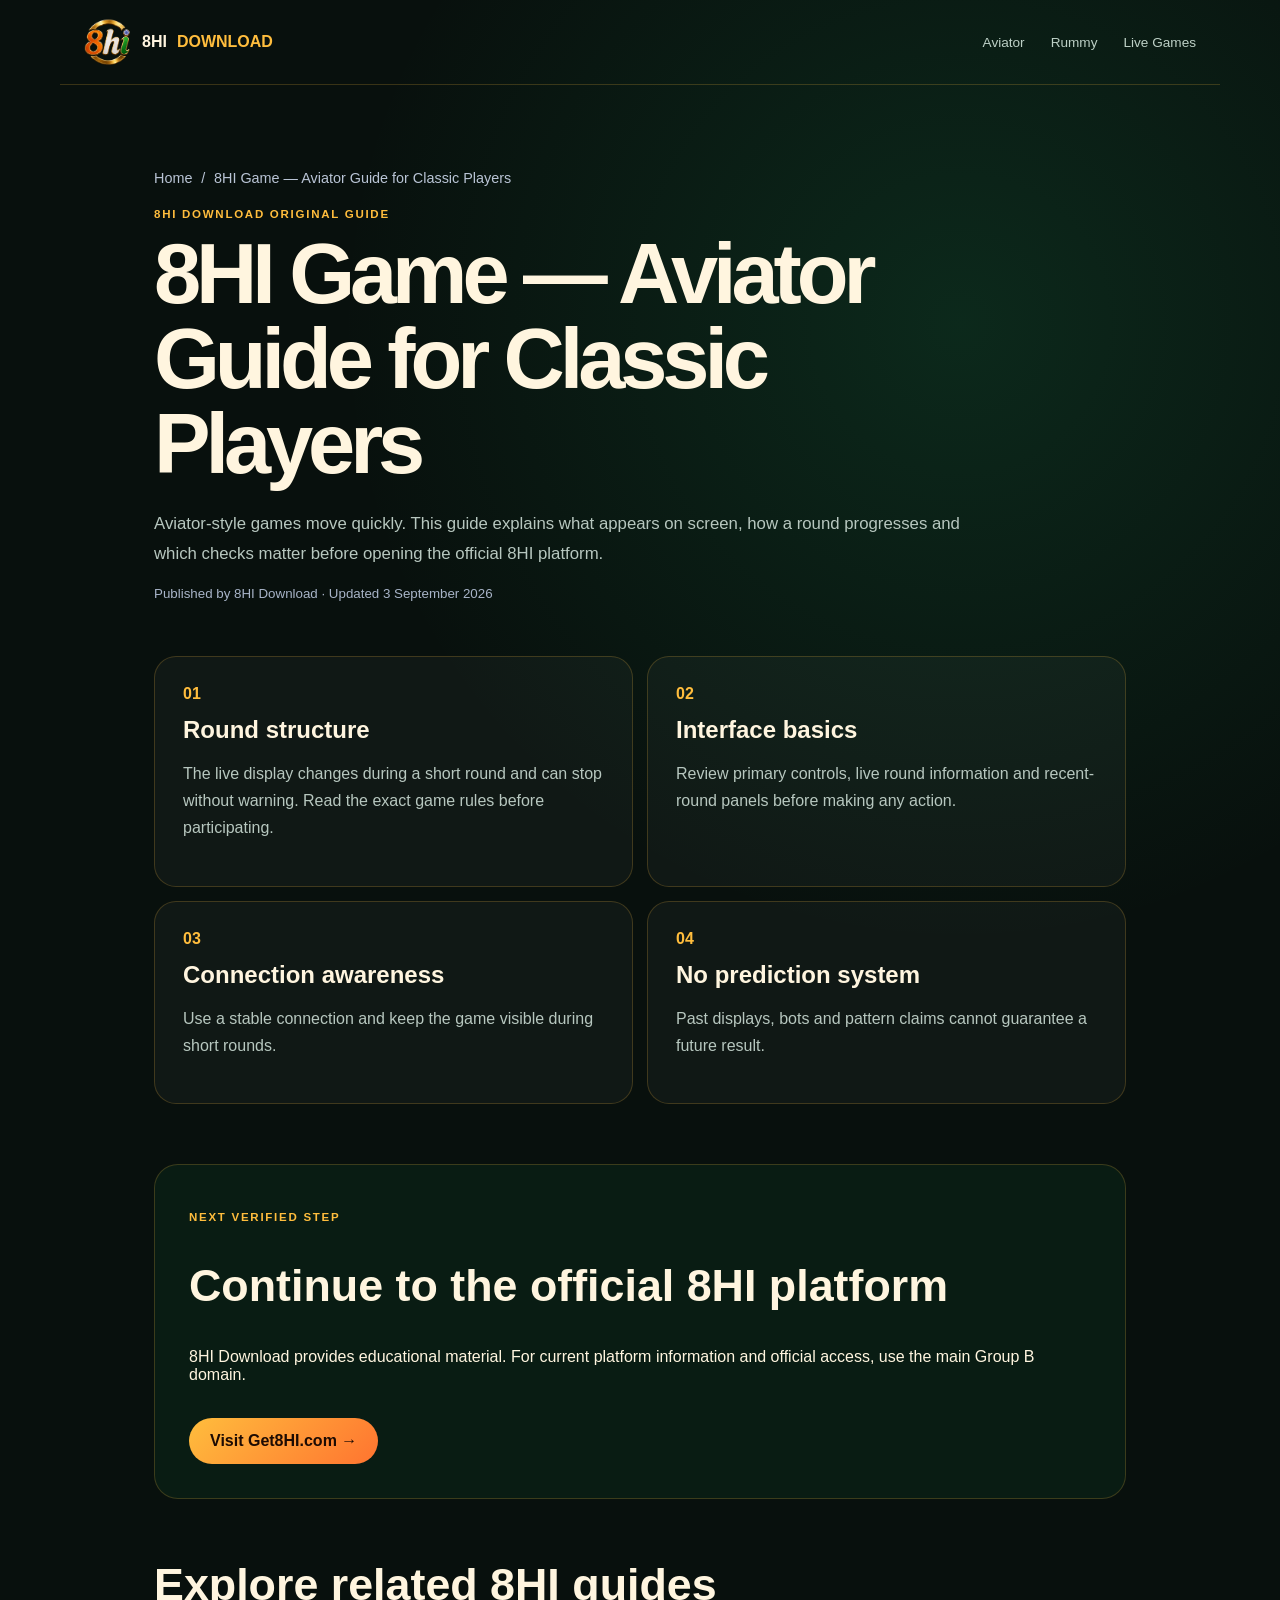
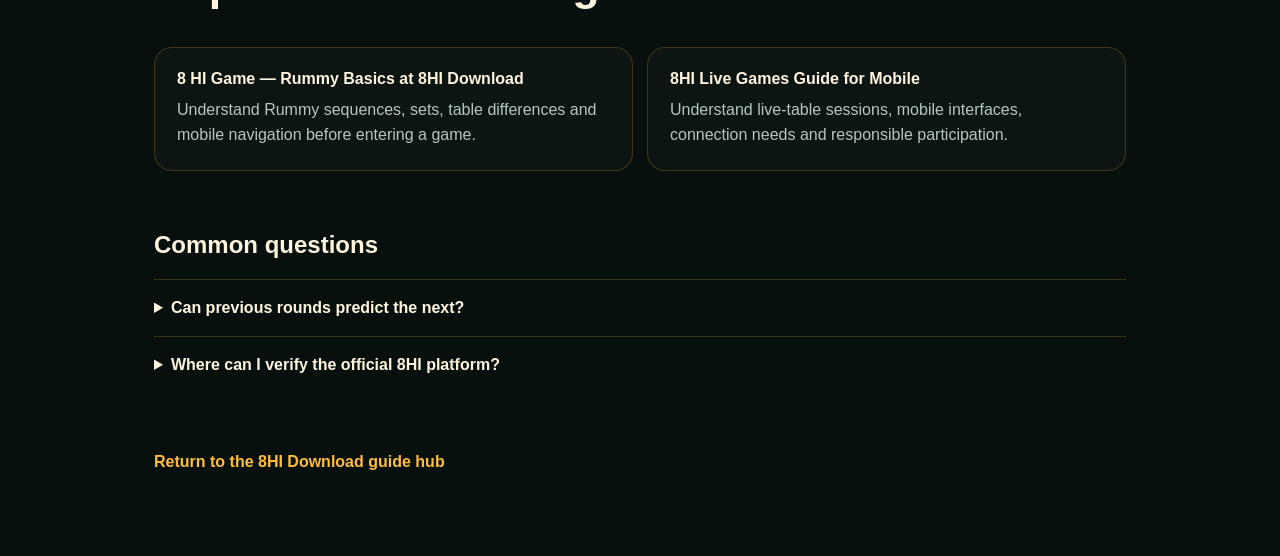
==== aviator/index.html @ d854d886 "Migrate 8HI site to GitHub Pages with live APK download" ====
<!DOCTYPE html><html lang="en-IN"><head><meta charSet="utf-8"/><meta name="viewport" content="width=device-width, initial-scale=1"/><link rel="preload" href="/assets/8hi-mark.png" as="image"/><link rel="stylesheet" href="/_next/static/css/index.asVt8kmq.css" data-rsc-css-href="/_next/static/css/index.asVt8kmq.css" data-precedence="vite-rsc/importer-resources"/><link rel="stylesheet" href="/_next/static/css/page.CBwvNXzC.css" data-rsc-css-href="/_next/static/css/page.CBwvNXzC.css" data-precedence="vite-rsc/importer-resources"/><link rel="stylesheet" href="/_next/static/css/Seo.ypGJjSNi.css" data-rsc-css-href="/_next/static/css/Seo.ypGJjSNi.css" data-precedence="vite-rsc/importer-resources"/><link rel="modulepreload" fetchPriority="low" href="/_next/static/chunks/index-BQ0-oUy0.js"/><script src="/_next/static/chunks/rolldown-runtime-C60lm6uB.js" type="module" async=""></script><script src="/_next/static/chunks/framework-BgSIrAUN.js" type="module" async=""></script><link rel="modulepreload" href="/_next/static/chunks/layout-segment-context-BowPT3Re.js" crossorigin=""/><script>Object.assign(((self[Symbol.for("vinext.navigationRuntime")]??={bootstrap:{routeManifest:null},functions:{}}).bootstrap.rsc??={rsc:[]}),{params:{"slug":"aviator"},nav:{"pathname":"/aviator","searchParams":[]}})</script><link rel="modulepreload" href="/_next/static/chunks/index-BQ0-oUy0.js" />
</head><body><main><script type="application/ld+json">{"@context":"https://schema.org","@graph":[{"@type":"Organization","@id":"https://8hidownload.com/#organization","name":"8HI Download","url":"https://8hidownload.com/","logo":{"@type":"ImageObject","url":"https://8hidownload.com/icon-512.png"}},{"@type":"WebSite","@id":"https://8hidownload.com/#website","name":"8HI Download","url":"https://8hidownload.com/","inLanguage":"en-IN","publisher":{"@id":"https://8hidownload.com/#organization"}},{"@type":"WebPage","name":"8HI Game — Aviator Guide for Classic Players","description":"Learn Aviator-style round flow, controls, connection considerations and responsible session habits.","url":"https://8hidownload.com/aviator","datePublished":"2026-08-31","dateModified":"2026-08-31","isPartOf":{"@id":"https://8hidownload.com/#website"}},{"@type":"BreadcrumbList","itemListElement":[{"@type":"ListItem","position":1,"name":"8HI Download","item":"https://8hidownload.com/"},{"@type":"ListItem","position":2,"name":"8HI Game — Aviator Guide for Classic Players","item":"https://8hidownload.com/aviator"}]},{"@type":"FAQPage","mainEntity":[{"@type":"Question","name":"Can previous rounds predict the next?","acceptedAnswer":{"@type":"Answer","text":"No. Historical results do not guarantee a future outcome."}},{"@type":"Question","name":"Where can I verify the official 8HI platform?","acceptedAnswer":{"@type":"Answer","text":"Use Get8HI.com, the main domain for Group B platform information."}}]}]}</script><header><a class="brand" href="/"><img src="/assets/8hi-mark.png" alt="8HI Download" width="48" height="48"/>8HI <b>DOWNLOAD</b></a><nav><a href="/aviator">Aviator</a><a href="/rummy">Rummy</a><a href="/live-games">Live Games</a></nav></header><article class="subpage"><nav class="crumb"><a href="/">Home</a><span>/</span><span>8HI Game — Aviator Guide for Classic Players</span></nav><p class="eyebrow">8HI DOWNLOAD ORIGINAL GUIDE</p><h1>8HI Game — Aviator Guide for Classic Players</h1><p class="intro">Aviator-style games move quickly. This guide explains what appears on screen, how a round progresses and which checks matter before opening the official 8HI platform.</p><small class="updated">Published by 8HI Download · Updated 3 September 2026</small><div class="subgrid"><section><b>0<!-- -->1</b><h2>Round structure</h2><p>The live display changes during a short round and can stop without warning. Read the exact game rules before participating.</p></section><section><b>0<!-- -->2</b><h2>Interface basics</h2><p>Review primary controls, live round information and recent-round panels before making any action.</p></section><section><b>0<!-- -->3</b><h2>Connection awareness</h2><p>Use a stable connection and keep the game visible during short rounds.</p></section><section><b>0<!-- -->4</b><h2>No prediction system</h2><p>Past displays, bots and pattern claims cannot guarantee a future result.</p></section></div><section class="official-cta"><p class="eyebrow">NEXT VERIFIED STEP</p><h2>Continue to the official 8HI platform</h2><p>8HI Download provides educational material. For current platform information and official access, use the main Group B domain.</p><a class="button" href="https://get8hi.com/">Visit Get8HI.com →</a></section><section class="related"><h2>Explore related 8HI guides</h2><div><a href="/rummy"><strong>8 HI Game — Rummy Basics at 8HI Download</strong><span>Understand Rummy sequences, sets, table differences and mobile navigation before entering a game.</span></a><a href="/live-games"><strong>8HI Live Games Guide for Mobile</strong><span>Understand live-table sessions, mobile interfaces, connection needs and responsible participation.</span></a></div></section><div class="faq"><h2>Common questions</h2><details><summary>Can previous rounds predict the next?</summary><p>No. Historical results do not guarantee a future outcome.</p></details><details><summary>Where can I verify the official 8HI platform?</summary><p>Use Get8HI.com, the main domain for Group B platform information.</p></details></div><a class="text-link" href="/">Return to the 8HI Download guide hub</a></article></main><!--$--><!--/$--><div hidden=""><!--$--><div hidden=""><title>8HI Game — Aviator Guide for Classic Players | 8HI Download</title><meta name="description" content="Learn Aviator-style round flow, controls, connection considerations and responsible session habits."><meta name="robots" content="index, follow"><meta name="googlebot" content="index, follow, max-image-preview:large, max-snippet:-1"><meta property="og:title" content="8HI Download — Verify Before Installing"><meta property="og:description" content="Release status and practical download safety checks for 2026."><meta property="og:url" content="https://8hidownload.com"><meta property="og:site_name" content="8HI Download"><meta property="og:type" content="website"><meta property="og:locale" content="en_IN"><meta property="og:image" content="https://8hidownload.com/og.png"><meta name="twitter:card" content="summary_large_image"><meta name="twitter:title" content="8HI Download — Verify Before Installing"><meta name="twitter:description" content="Release status and practical download safety checks for 2026."><meta name="twitter:image" content="https://8hidownload.com/og.png"><link rel="shortcut icon" href="/favicon.ico"><link rel="icon" href="/icon-48.png" type="image/png" sizes="48x48"><link rel="icon" href="/icon.png" type="image/png" sizes="96x96"><link rel="icon" href="/icon-192.png" type="image/png" sizes="192x192"><link rel="icon" href="/favicon.ico" type="image/x-icon" sizes="48x48"><link rel="apple-touch-icon" href="/icon-192.png" type="image/png" sizes="192x192"><link rel="manifest" href="/manifest.webmanifest"><link rel="canonical" href="https://8hidownload.com/aviator"></div><!--/$--></div><script type="module" src="/_next/static/chunks/index-BQ0-oUy0.js" id="_R_" async=""></script><script>((self[Symbol.for("vinext.navigationRuntime")]??={bootstrap:{routeManifest:null},functions:{}}).bootstrap.rsc??={rsc:[]}).rsc.push("4:I[\"d5075e13e03a\",[],\"Children\",1]\n")</script><script>((self[Symbol.for("vinext.navigationRuntime")]??={bootstrap:{routeManifest:null},functions:{}}).bootstrap.rsc??={rsc:[]}).rsc.push("5:I[\"f68a58624a56\",[],\"GlobalErrorBoundary\",1]\n")</script><script>((self[Symbol.for("vinext.navigationRuntime")]??={bootstrap:{routeManifest:null},functions:{}}).bootstrap.rsc??={rsc:[]}).rsc.push("6:I[\"ffd5c8636600\",[],\"default\",1]\n")</script><script>((self[Symbol.for("vinext.navigationRuntime")]??={bootstrap:{routeManifest:null},functions:{}}).bootstrap.rsc??={rsc:[]}).rsc.push("7:I[\"f68a58624a56\",[],\"ErrorBoundary\",1]\n")</script><script>((self[Symbol.for("vinext.navigationRuntime")]??={bootstrap:{routeManifest:null},functions:{}}).bootstrap.rsc??={rsc:[]}).rsc.push("8:I[\"ed53b9c3ef4a\",[],\"LayoutSegmentProvider\",1]\n")</script><script>((self[Symbol.for("vinext.navigationRuntime")]??={bootstrap:{routeManifest:null},functions:{}}).bootstrap.rsc??={rsc:[]}).rsc.push("9:I[\"d5075e13e03a\",[],\"Slot\",1]\n")</script><script>((self[Symbol.for("vinext.navigationRuntime")]??={bootstrap:{routeManifest:null},functions:{}}).bootstrap.rsc??={rsc:[]}).rsc.push("a:I[\"f68a58624a56\",[],\"NotFoundBoundary\",1]\n")</script><script>((self[Symbol.for("vinext.navigationRuntime")]??={bootstrap:{routeManifest:null},functions:{}}).bootstrap.rsc??={rsc:[]}).rsc.push("b:I[\"fe48302fca77\",[],\"AppRouterScrollTarget\",1]\n")</script><script>((self[Symbol.for("vinext.navigationRuntime")]??={bootstrap:{routeManifest:null},functions:{}}).bootstrap.rsc??={rsc:[]}).rsc.push("c:I[\"f68a58624a56\",[],\"RedirectBoundary\",1]\n")</script><script>((self[Symbol.for("vinext.navigationRuntime")]??={bootstrap:{routeManifest:null},functions:{}}).bootstrap.rsc??={rsc:[]}).rsc.push("d:\"$Sreact.suspense\"\n")</script><script>((self[Symbol.for("vinext.navigationRuntime")]??={bootstrap:{routeManifest:null},functions:{}}).bootstrap.rsc??={rsc:[]}).rsc.push(":HL[\"/_next/static/css/index.asVt8kmq.css\",\"style\"     ]\n")</script><script>((self[Symbol.for("vinext.navigationRuntime")]??={bootstrap:{routeManifest:null},functions:{}}).bootstrap.rsc??={rsc:[]}).rsc.push("0:{\"__route\":\"route:/aviator\",\"__interceptionContext\":null,\"__layoutIds\":[\"layout:/\"],\"__rootLayout\":\"/\",\"__sourcePage\":\"/[slug]/page\",\"__vinext_streaming_metadata_body:route:/aviator\":\"$L1\",\"__vinext_streaming_metadata_outlet:route:/aviator\":\"$L2\",\"page:/aviator\":\"$L3\",\"layout:/\":[[[[\"$\",\"link\",\"css:/_next/static/css/index.asVt8kmq.css\",{\"rel\":\"stylesheet\",\"precedence\":\"vite-rsc/importer-resources\",\"href\":\"/_next/static/css/index.asVt8kmq.css\",\"data-rsc-css-href\":\"/_next/static/css/index.asVt8kmq.css\"}],\"$undefined\"],[\"$\",\"html\",null,{\"lang\":\"en-IN\",\"children\":[\"$\",\"body\",null,{\"children\":[\"$\",\"$L4\",null,{}]}]}]],null],\"route:/aviator\":[[[\"$\",\"meta\",null,{\"charSet\":\"utf-8\"}],null,[[\"$\",\"meta\",\"0\",{\"name\":\"viewport\",\"content\":\"width=device-width, initial-scale=1\"}]]],[\"$\",\"$L5\",null,{\"fallback\":\"$6\",\"children\":[\"$\",\"$L7\",null,{\"fallback\":\"$6\",\"children\":[\"$\",\"$L8\",null,{\"providerId\":\"layout:/\",\"segmentMap\":{\"children\":[\"aviator\"]},\"children\":[\"$\",\"$L9\",null,{\"id\":\"layout:/\",\"parallelSlots\":\"$undefined\",\"children\":[\"$\",\"$La\",null,{\"resetKey\":\"slug|aviator|d\",\"fallback\":[\"$\",\"main\",null,{\"className\":\"subpage\",\"children\":[[\"$\",\"p\",null,{\"className\":\"eyebrow\",\"children\":\"404\"}],[\"$\",\"h1\",null,{\"children\":\"Guide not found\"}],[\"$\",\"p\",null,{\"className\":\"intro\",\"children\":\"This guide is not available in the 8HI Download library.\"}],[\"$\",\"a\",null,{\"className\":\"button\",\"href\":\"/\",\"children\":\"Return to 8HI Download\"}]]}],\"children\":[\"$\",\"$La\",null,{\"resetKey\":\"[\\\"slug|aviator|d\\\"]\",\"fallback\":[\"$\",\"main\",null,{\"className\":\"subpage\",\"children\":[[\"$\",\"p\",null,{\"className\":\"eyebrow\",\"children\":\"404\"}],[\"$\",\"h1\",null,{\"children\":\"Guide not found\"}],[\"$\",\"p\",null,{\"className\":\"intro\",\"children\":\"This guide is not available in the 8HI Download library.\"}],[\"$\",\"a\",null,{\"className\":\"button\",\"href\":\"/\",\"children\":\"Return to 8HI Download\"}]]}],\"children\":[\"$\",\"$Lb\",null,{\"children\":[\"$\",\"$Lc\",null,{\"children\":[[\"$\",\"$L8\",null,{\"providerId\":\"page:/aviator\",\"segmentMap\":{\"children\":[\"__PAGE__\"]},\"children\":[\"$\",\"$L9\",null,{\"id\":\"page:/aviator\"}]}],[\"$\",\"$d\",null,{\"fallback\":null,\"children\":[\"$\",\"$L9\",null,{\"id\":\"__vinext_streaming_metadata_outlet:route:/aviator\"}]}]]}]}]}]}]}]}]}]}],null,[\"$\",\"div\",null,{\"hidden\":true,\"children\":[\"$\",\"$d\",null,{\"fallback\":null,\"children\":[\"$\",\"$L9\",null,{\"id\":\"__vinext_streaming_metadata_body:route:/aviator\"}]}]}]],\"__layoutFlags\":{\"layout:/\":\"s\"},\"__artifactCompatibility\":{\"schemaVersion\":1,\"graphVersion\":\"app-route-graph:c75e66a7605490d9\",\"deploymentVersion\":\"7ef89b53-1658-4b72-861a-48c53cebe636\",\"appElementsSchemaVersion\":1,\"rscPayloadSchemaVersion\":1,\"rootBoundaryId\":\"/\",\"renderEpoch\":null},\"__renderObservation\":{\"schemaVersion\":1,\"output\":{\"kind\":\"app-rsc\",\"mountedSlotsFingerprint\":null,\"renderEpoch\":null,\"rootBoundaryId\":\"/\",\"routeId\":\"route:/aviator\"},\"completeness\":\"partial\",\"boundaryOutcome\":{\"kind\":\"unknown\"},\"requestApis\":[{\"kind\":\"connection\",\"status\":\"unknown\"},{\"kind\":\"cookies\",\"status\":\"unknown\"},{\"kind\":\"draftMode\",\"status\":\"unknown\"},{\"kind\":\"headers\",\"status\":\"unknown\"},{\"kind\":\"params\",\"status\":\"observed\"},{\"kind\":\"searchParams\",\"status\":\"unknown\"}],\"dynamicFetches\":[],\"cacheTags\":[\"/aviator\",\"_N_T_/[slug]/layout\",\"_N_T_/[slug]/page\",\"_N_T_/aviator\",\"_N_T_/layout\"],\"pathTags\":[\"/aviator\"],\"cacheability\":\"unknown\",\"downgrade\":{\"target\":\"freshRender\",\"reasons\":[{\"code\":\"CP_DOWNGRADE_CACHEABILITY_UNKNOWN\",\"target\":\"freshRender\"},{\"code\":\"CP_DOWNGRADE_INCOMPLETE_OBSERVATION\",\"completeness\":\"partial\",\"target\":\"freshRender\"},{\"code\":\"CP_DOWNGRADE_UNKNOWN_REQUEST_API\",\"requestApi\":\"connection\",\"target\":\"freshRender\"},{\"code\":\"CP_DOWNGRADE_UNKNOWN_REQUEST_API\",\"requestApi\":\"cookies\",\"target\":\"freshRender\"},{\"code\":\"CP_DOWNGRADE_UNKNOWN_REQUEST_API\",\"requestApi\":\"draftMode\",\"target\":\"freshRender\"},{\"code\":\"CP_DOWNGRADE_UNKNOWN_REQUEST_API\",\"requestApi\":\"headers\",\"target\":\"freshRender\"},{\"code\":\"CP_DOWNGRADE_PUBLIC_REQUEST_API\",\"requestApi\":\"params\",\"target\":\"publicVariant\"},{\"code\":\"CP_DOWNGRADE_UNKNOWN_REQUEST_API\",\"requestApi\":\"searchParams\",\"target\":\"freshRender\"}],\"fallback\":{\"kind\":\"breakerFallback\",\"code\":\"CP_PRIVATE_DYNAMIC_DOWNGRADE\",\"mode\":\"renderFresh\",\"scope\":\"affectedOutput\",\"fields\":{\"reasonCodes\":[\"CP_DOWNGRADE_CACHEABILITY_UNKNOWN\",\"CP_DOWNGRADE_INCOMPLETE_OBSERVATION\",\"CP_DOWNGRADE_UNKNOWN_REQUEST_API\",\"CP_DOWNGRADE_UNKNOWN_REQUEST_API\",\"CP_DOWNGRADE_UNKNOWN_REQUEST_API\",\"CP_DOWNGRADE_UNKNOWN_REQUEST_API\",\"CP_DOWNGRADE_PUBLIC_REQUEST_API\",\"CP_DOWNGRADE_UNKNOWN_REQUEST_API\"],\"target\":\"freshRender\"}},\"isPublicCacheCandidate\":false}}}\n")</script><script>((self[Symbol.for("vinext.navigationRuntime")]??={bootstrap:{routeManifest:null},functions:{}}).bootstrap.rsc??={rsc:[]}).rsc.push("e:T64c,")</script><script>((self[Symbol.for("vinext.navigationRuntime")]??={bootstrap:{routeManifest:null},functions:{}}).bootstrap.rsc??={rsc:[]}).rsc.push("\u003ctitle\u003e8HI Game — Aviator Guide for Classic Players | 8HI Download\u003c/title\u003e\u003cmeta name=\"description\" content=\"Learn Aviator-style round flow, controls, connection considerations and responsible session habits.\"\u003e\u003cmeta name=\"robots\" content=\"index, follow\"\u003e\u003cmeta name=\"googlebot\" content=\"index, follow, max-image-preview:large, max-snippet:-1\"\u003e\u003cmeta property=\"og:title\" content=\"8HI Download — Verify Before Installing\"\u003e\u003cmeta property=\"og:description\" content=\"Release status and practical download safety checks for 2026.\"\u003e\u003cmeta property=\"og:url\" content=\"https://8hidownload.com\"\u003e\u003cmeta property=\"og:site_name\" content=\"8HI Download\"\u003e\u003cmeta property=\"og:type\" content=\"website\"\u003e\u003cmeta property=\"og:locale\" content=\"en_IN\"\u003e\u003cmeta property=\"og:image\" content=\"https://8hidownload.com/og.png\"\u003e\u003cmeta name=\"twitter:card\" content=\"summary_large_image\"\u003e\u003cmeta name=\"twitter:title\" content=\"8HI Download — Verify Before Installing\"\u003e\u003cmeta name=\"twitter:description\" content=\"Release status and practical download safety checks for 2026.\"\u003e\u003cmeta name=\"twitter:image\" content=\"https://8hidownload.com/og.png\"\u003e\u003clink rel=\"shortcut icon\" href=\"/favicon.ico\"\u003e\u003clink rel=\"icon\" href=\"/icon-48.png\" type=\"image/png\" sizes=\"48x48\"\u003e\u003clink rel=\"icon\" href=\"/icon.png\" type=\"image/png\" sizes=\"96x96\"\u003e\u003clink rel=\"icon\" href=\"/icon-192.png\" type=\"image/png\" sizes=\"192x192\"\u003e\u003clink rel=\"icon\" href=\"/favicon.ico\" type=\"image/x-icon\" sizes=\"48x48\"\u003e\u003clink rel=\"apple-touch-icon\" href=\"/icon-192.png\" type=\"image/png\" sizes=\"192x192\"\u003e\u003clink rel=\"manifest\" href=\"/manifest.webmanifest\"\u003e\u003clink rel=\"canonical\" href=\"https://8hidownload.com/aviator\"\u003e")</script><script>((self[Symbol.for("vinext.navigationRuntime")]??={bootstrap:{routeManifest:null},functions:{}}).bootstrap.rsc??={rsc:[]}).rsc.push("1:[\"$\",\"div\",null,{\"hidden\":true,\"dangerouslySetInnerHTML\":{\"__html\":\"$e\"}}]\n")</script><script>((self[Symbol.for("vinext.navigationRuntime")]??={bootstrap:{routeManifest:null},functions:{}}).bootstrap.rsc??={rsc:[]}).rsc.push("2:null\n")</script><script>((self[Symbol.for("vinext.navigationRuntime")]??={bootstrap:{routeManifest:null},functions:{}}).bootstrap.rsc??={rsc:[]}).rsc.push(":HL[\"/_next/static/css/page.CBwvNXzC.css\",\"style\"     ]\n")</script><script>((self[Symbol.for("vinext.navigationRuntime")]??={bootstrap:{routeManifest:null},functions:{}}).bootstrap.rsc??={rsc:[]}).rsc.push(":HL[\"/_next/static/css/Seo.ypGJjSNi.css\",\"style\"     ]\n")</script><script>((self[Symbol.for("vinext.navigationRuntime")]??={bootstrap:{routeManifest:null},functions:{}}).bootstrap.rsc??={rsc:[]}).rsc.push("3:[[[\"$\",\"link\",\"css:/_next/static/css/page.CBwvNXzC.css\",{\"rel\":\"stylesheet\",\"precedence\":\"vite-rsc/importer-resources\",\"href\":\"/_next/static/css/page.CBwvNXzC.css\",\"data-rsc-css-href\":\"/_next/static/css/page.CBwvNXzC.css\"}],[\"$\",\"link\",\"css:/_next/static/css/Seo.ypGJjSNi.css\",{\"rel\":\"stylesheet\",\"precedence\":\"vite-rsc/importer-resources\",\"href\":\"/_next/static/css/Seo.ypGJjSNi.css\",\"data-rsc-css-href\":\"/_next/static/css/Seo.ypGJjSNi.css\"}],\"$undefined\"],\"$Lf\"]\n")</script><script>((self[Symbol.for("vinext.navigationRuntime")]??={bootstrap:{routeManifest:null},functions:{}}).bootstrap.rsc??={rsc:[]}).rsc.push(":HL[\"/assets/8hi-mark.png\",\"image\"]\n")</script><script>((self[Symbol.for("vinext.navigationRuntime")]??={bootstrap:{routeManifest:null},functions:{}}).bootstrap.rsc??={rsc:[]}).rsc.push("10:T5a7,")</script><script>((self[Symbol.for("vinext.navigationRuntime")]??={bootstrap:{routeManifest:null},functions:{}}).bootstrap.rsc??={rsc:[]}).rsc.push("{\"@context\":\"https://schema.org\",\"@graph\":[{\"@type\":\"Organization\",\"@id\":\"https://8hidownload.com/#organization\",\"name\":\"8HI Download\",\"url\":\"https://8hidownload.com/\",\"logo\":{\"@type\":\"ImageObject\",\"url\":\"https://8hidownload.com/icon-512.png\"}},{\"@type\":\"WebSite\",\"@id\":\"https://8hidownload.com/#website\",\"name\":\"8HI Download\",\"url\":\"https://8hidownload.com/\",\"inLanguage\":\"en-IN\",\"publisher\":{\"@id\":\"https://8hidownload.com/#organization\"}},{\"@type\":\"WebPage\",\"name\":\"8HI Game — Aviator Guide for Classic Players\",\"description\":\"Learn Aviator-style round flow, controls, connection considerations and responsible session habits.\",\"url\":\"https://8hidownload.com/aviator\",\"datePublished\":\"2026-08-31\",\"dateModified\":\"2026-08-31\",\"isPartOf\":{\"@id\":\"https://8hidownload.com/#website\"}},{\"@type\":\"BreadcrumbList\",\"itemListElement\":[{\"@type\":\"ListItem\",\"position\":1,\"name\":\"8HI Download\",\"item\":\"https://8hidownload.com/\"},{\"@type\":\"ListItem\",\"position\":2,\"name\":\"8HI Game — Aviator Guide for Classic Players\",\"item\":\"https://8hidownload.com/aviator\"}]},{\"@type\":\"FAQPage\",\"mainEntity\":[{\"@type\":\"Question\",\"name\":\"Can previous rounds predict the next?\",\"acceptedAnswer\":{\"@type\":\"Answer\",\"text\":\"No. Historical results do not guarantee a future outcome.\"}},{\"@type\":\"Question\",\"name\":\"Where can I verify the offi")</script><script>((self[Symbol.for("vinext.navigationRuntime")]??={bootstrap:{routeManifest:null},functions:{}}).bootstrap.rsc??={rsc:[]}).rsc.push("cial 8HI platform?\",\"acceptedAnswer\":{\"@type\":\"Answer\",\"text\":\"Use Get8HI.com, the main domain for Group B platform information.\"}}]}]}")</script><script>((self[Symbol.for("vinext.navigationRuntime")]??={bootstrap:{routeManifest:null},functions:{}}).bootstrap.rsc??={rsc:[]}).rsc.push("f:[\"$\",\"main\",null,{\"children\":[[[[\"$\",\"link\",\"css:/_next/static/css/Seo.ypGJjSNi.css\",{\"rel\":\"stylesheet\",\"precedence\":\"vite-rsc/importer-resources\",\"href\":\"/_next/static/css/Seo.ypGJjSNi.css\",\"data-rsc-css-href\":\"/_next/static/css/Seo.ypGJjSNi.css\"}],\"$undefined\"],[\"$\",\"script\",null,{\"type\":\"application/ld+json\",\"dangerouslySetInnerHTML\":{\"__html\":\"$10\"}}]],[\"$\",\"header\",null,{\"children\":[[\"$\",\"a\",null,{\"className\":\"brand\",\"href\":\"/\",\"children\":[[\"$\",\"img\",null,{\"src\":\"/assets/8hi-mark.png\",\"alt\":\"8HI Download\",\"width\":\"48\",\"height\":\"48\"}],\"8HI \",[\"$\",\"b\",null,{\"children\":\"DOWNLOAD\"}]]}],[\"$\",\"nav\",null,{\"children\":[[\"$\",\"a\",null,{\"href\":\"/aviator\",\"children\":\"Aviator\"}],[\"$\",\"a\",null,{\"href\":\"/rummy\",\"children\":\"Rummy\"}],[\"$\",\"a\",null,{\"href\":\"/live-games\",\"children\":\"Live Games\"}]]}]]}],[\"$\",\"article\",null,{\"className\":\"subpage\",\"children\":[[\"$\",\"nav\",null,{\"className\":\"crumb\",\"children\":[[\"$\",\"a\",null,{\"href\":\"/\",\"children\":\"Home\"}],[\"$\",\"span\",null,{\"children\":\"/\"}],[\"$\",\"span\",null,{\"children\":\"8HI Game — Aviator Guide for Classic Players\"}]]}],[\"$\",\"p\",null,{\"className\":\"eyebrow\",\"children\":\"8HI DOWNLOAD ORIGINAL GUIDE\"}],[\"$\",\"h1\",null,{\"children\":\"8HI Game — Aviator Guide for Classic Players\"}],[\"$\",\"p\",null,{\"className\":\"intro\",\"children\":\"Aviator-style games move quickly. This guide explains what appears on screen, how a round progresses and which checks matter before opening the official 8HI platform.\"}],[\"$\",\"small\",null,{\"className\":\"updated\",\"children\":\"Published by 8HI Download · Updated 3 September 2026\"}],[\"$\",\"div\",null,{\"className\":\"subgrid\",\"children\":[[\"$\",\"section\",\"Round structure\",{\"children\":[[\"$\",\"b\",null,{\"children\":[\"0\",1]}],[\"$\",\"h2\",null,{\"children\":\"Round structure\"}],[\"$\",\"p\",null,{\"children\":\"The live display changes during a short round and can stop without warning. Read the exact game rules before participating.\"}]]}],[\"$\",\"section\",\"Interface basics\",{\"children\":[[\"$\",\"b\",null,{\"children\":[\"0\",2]}],[\"$\",\"h2\",null,{\"children\":\"Interface basics\"}],[\"$\",\"p\",null,{\"children\":\"Review primary controls, live round information and recent-round panels before making any action.\"}]]}],[\"$\",\"section\",\"Connection awareness\",{\"children\":[[\"$\",\"b\",null,{\"children\":[\"0\",3]}],[\"$\",\"h2\",null,{\"children\":\"Connection awareness\"}],[\"$\",\"p\",null,{\"children\":\"Use a stable connection and keep the game visible during short rounds.\"}]]}],[\"$\",\"section\",\"No prediction system\",{\"children\":[[\"$\",\"b\",null,{\"children\":[\"0\",4]}],\"$L11\",\"$L12\"]}]]}],\"$L13\",\"$L14\",\"$L15\",\"$L16\"]}]]}]\n")</script><script>((self[Symbol.for("vinext.navigationRuntime")]??={bootstrap:{routeManifest:null},functions:{}}).bootstrap.rsc??={rsc:[]}).rsc.push("11:[\"$\",\"h2\",null,{\"children\":\"No prediction system\"}]\n")</script><script>((self[Symbol.for("vinext.navigationRuntime")]??={bootstrap:{routeManifest:null},functions:{}}).bootstrap.rsc??={rsc:[]}).rsc.push("12:[\"$\",\"p\",null,{\"children\":\"Past displays, bots and pattern claims cannot guarantee a future result.\"}]\n")</script><script>((self[Symbol.for("vinext.navigationRuntime")]??={bootstrap:{routeManifest:null},functions:{}}).bootstrap.rsc??={rsc:[]}).rsc.push("13:[\"$\",\"section\",null,{\"className\":\"official-cta\",\"children\":[[\"$\",\"p\",null,{\"className\":\"eyebrow\",\"children\":\"NEXT VERIFIED STEP\"}],[\"$\",\"h2\",null,{\"children\":\"Continue to the official 8HI platform\"}],[\"$\",\"p\",null,{\"children\":\"8HI Download provides educational material. For current platform information and official access, use the main Group B domain.\"}],[\"$\",\"a\",null,{\"className\":\"button\",\"href\":\"https://get8hi.com/\",\"children\":\"Visit Get8HI.com →\"}]]}]\n")</script><script>((self[Symbol.for("vinext.navigationRuntime")]??={bootstrap:{routeManifest:null},functions:{}}).bootstrap.rsc??={rsc:[]}).rsc.push("14:[\"$\",\"section\",null,{\"className\":\"related\",\"children\":[[\"$\",\"h2\",null,{\"children\":\"Explore related 8HI guides\"}],[\"$\",\"div\",null,{\"children\":[[\"$\",\"a\",\"rummy\",{\"href\":\"/rummy\",\"children\":[[\"$\",\"strong\",null,{\"children\":\"8 HI Game — Rummy Basics at 8HI Download\"}],[\"$\",\"span\",null,{\"children\":\"Understand Rummy sequences, sets, table differences and mobile navigation before entering a game.\"}]]}],[\"$\",\"a\",\"live-games\",{\"href\":\"/live-games\",\"children\":[[\"$\",\"strong\",null,{\"children\":\"8HI Live Games Guide for Mobile\"}],[\"$\",\"span\",null,{\"children\":\"Understand live-table sessions, mobile interfaces, connection needs and responsible participation.\"}]]}]]}]]}]\n")</script><script>((self[Symbol.for("vinext.navigationRuntime")]??={bootstrap:{routeManifest:null},functions:{}}).bootstrap.rsc??={rsc:[]}).rsc.push("15:[\"$\",\"div\",null,{\"className\":\"faq\",\"children\":[[\"$\",\"h2\",null,{\"children\":\"Common questions\"}],[[\"$\",\"details\",\"Can previous rounds predict the next?\",{\"children\":[[\"$\",\"summary\",null,{\"children\":\"Can previous rounds predict the next?\"}],[\"$\",\"p\",null,{\"children\":\"No. Historical results do not guarantee a future outcome.\"}]]}],[\"$\",\"details\",\"Where can I verify the official 8HI platform?\",{\"children\":[[\"$\",\"summary\",null,{\"children\":\"Where can I verify the official 8HI platform?\"}],[\"$\",\"p\",null,{\"children\":\"Use Get8HI.com, the main domain for Group B platform information.\"}]]}]]]}]\n")</script><script>((self[Symbol.for("vinext.navigationRuntime")]??={bootstrap:{routeManifest:null},functions:{}}).bootstrap.rsc??={rsc:[]}).rsc.push("16:[\"$\",\"a\",null,{\"className\":\"text-link\",\"href\":\"/\",\"children\":\"Return to the 8HI Download guide hub\"}]\n")</script><script>Object.assign(((self[Symbol.for("vinext.navigationRuntime")]??={bootstrap:{routeManifest:null},functions:{}}).bootstrap.rsc??={rsc:[]}),{"initialCacheKind":"static"});((self[Symbol.for("vinext.navigationRuntime")]??={bootstrap:{routeManifest:null},functions:{}}).bootstrap.rsc??={rsc:[]}).done=true</script><script src="/download-ready.js" defer></script></body></html>
---- _next/static/css/index.asVt8kmq.css ----
:root{--bg:#08100d;--text:#fff5df;--gold:#ffbd3d;--green:#26d17c;--line:#ffbd3d33}*{box-sizing:border-box}html{scroll-behavior:smooth}body{background:var(--bg);color:var(--text);margin:0;font-family:Arial,sans-serif}a{color:inherit;text-decoration:none}main{background:radial-gradient(circle at 75% 15%,#26d17c21,transparent 30%),var(--bg)}header{border-bottom:1px solid var(--line);justify-content:space-between;align-items:center;max-width:1160px;margin:auto;padding:18px 24px;display:flex}.brand{align-items:center;gap:10px;font-weight:900;display:flex}.brand b,.eyebrow{color:var(--gold)}nav{color:#bdd0c6;gap:26px;font-size:.85rem;display:flex}.hero{grid-template-columns:1fr .85fr;align-items:center;max-width:1160px;min-height:680px;margin:auto;padding:70px 24px;display:grid}.eyebrow{letter-spacing:.15em;text-transform:uppercase;font-size:.72rem;font-weight:900}.hero h1,.guides h2,.learn h2{letter-spacing:-.055em;margin:12px 0 22px;font-size:clamp(3rem,6vw,5.6rem);line-height:1}.hero h1 span{color:var(--green);display:block}.hero p,.guides p,.learn{color:#b7c7bf;line-height:1.75}.hero>div>p{max-width:600px}.hero>img{border:1px solid var(--line);border-radius:50%;width:100%;height:auto}.button{background:linear-gradient(135deg,var(--gold),#ff7430);color:#1d0b03;border-radius:999px;margin-top:18px;padding:14px 21px;font-weight:900;display:inline-flex}.guides,.learn{max-width:1120px;margin:auto;padding:85px 24px}.guides h2,.learn h2{font-size:clamp(2.2rem,4vw,3.4rem)}.guides>div{grid-template-columns:repeat(3,1fr);gap:14px;display:grid}.guides article{border:1px solid var(--line);background:#ffffff09;border-radius:24px;padding:30px}.guides article>b,.guides article>a{color:var(--gold)}.guides h3{font-size:1.35rem}.learn{grid-template-columns:1fr 1fr;gap:70px;display:grid}.learn ul{margin:0;padding:0;list-style:none}.learn li{border-top:1px solid var(--line);padding:18px 0}footer{border-top:1px solid var(--line);color:#91a49a;flex-wrap:wrap;justify-content:center;gap:24px;padding:32px;font-size:.78rem;display:flex}@media (max-width:720px){body{padding-bottom:72px}header{padding:12px 16px}header nav{z-index:10;border:1px solid var(--line);background:#08100df2;border-radius:16px;justify-content:space-around;padding:14px;position:fixed;bottom:8px;left:10px;right:10px}.hero{text-align:center;grid-template-columns:1fr;min-height:auto;padding:55px 18px}.hero h1{font-size:3.2rem}.hero>img{margin-top:45px}.guides,.learn{padding:65px 18px}.guides>div,.learn{grid-template-columns:1fr}.learn{gap:25px}}
---- _next/static/css/page.CBwvNXzC.css ----
.subpage{max-width:1020px;margin:auto;padding:85px 24px}.subpage h1{letter-spacing:-.06em;max-width:880px;margin:12px 0 22px;font-size:clamp(3rem,7vw,5.3rem);line-height:1}.subpage>.intro{color:#b7c7bf;max-width:820px;font-size:1.05rem;line-height:1.8}.subgrid{grid-template-columns:1fr 1fr;gap:14px;margin:55px 0;display:grid}.subgrid section{border:1px solid var(--line);background:#ffffff09;border-radius:22px;padding:28px}.subgrid b{color:var(--gold)}.subgrid h2{margin:13px 0 9px}.subgrid p,.faq p{color:#b7c7bf;line-height:1.7}.faq{margin:60px 0}.faq details{border-top:1px solid var(--line);padding:19px 0}.faq summary{cursor:pointer;font-weight:800}@media (max-width:720px){.subpage{padding:55px 18px}.subpage h1{font-size:3rem}.subgrid{grid-template-columns:1fr}}
---- _next/static/css/Seo.ypGJjSNi.css ----
.actions{flex-wrap:wrap;align-items:center;gap:20px;display:flex}.text-link{color:var(--gold);font-weight:800}.learn a{color:var(--text)}.official-cta{border:1px solid var(--line);background:#26d17c0f;border-radius:24px;margin:60px 0;padding:34px}.official-cta h2,.related h2{font-size:clamp(1.8rem,4vw,2.8rem)}.related{margin:60px 0}.related>div{grid-template-columns:1fr 1fr;gap:14px;display:grid}.related a{border:1px solid var(--line);background:#ffffff06;border-radius:18px;flex-direction:column;gap:10px;padding:22px;display:flex}.related span{color:#b7c7bf;line-height:1.55}@media (max-width:720px){.related>div{grid-template-columns:1fr}.actions{justify-content:center}}.crumb{color:#b9c4d5;flex-wrap:wrap;align-items:center;gap:.55rem;margin:0 0 1.4rem;font-size:.9rem;display:flex}.crumb a{color:inherit}.updated{color:#a8b4c8;margin:1rem 0 2rem;display:block}:is(a:focus-visible,summary:focus-visible){outline-offset:4px;outline:3px solid #f2bf45}
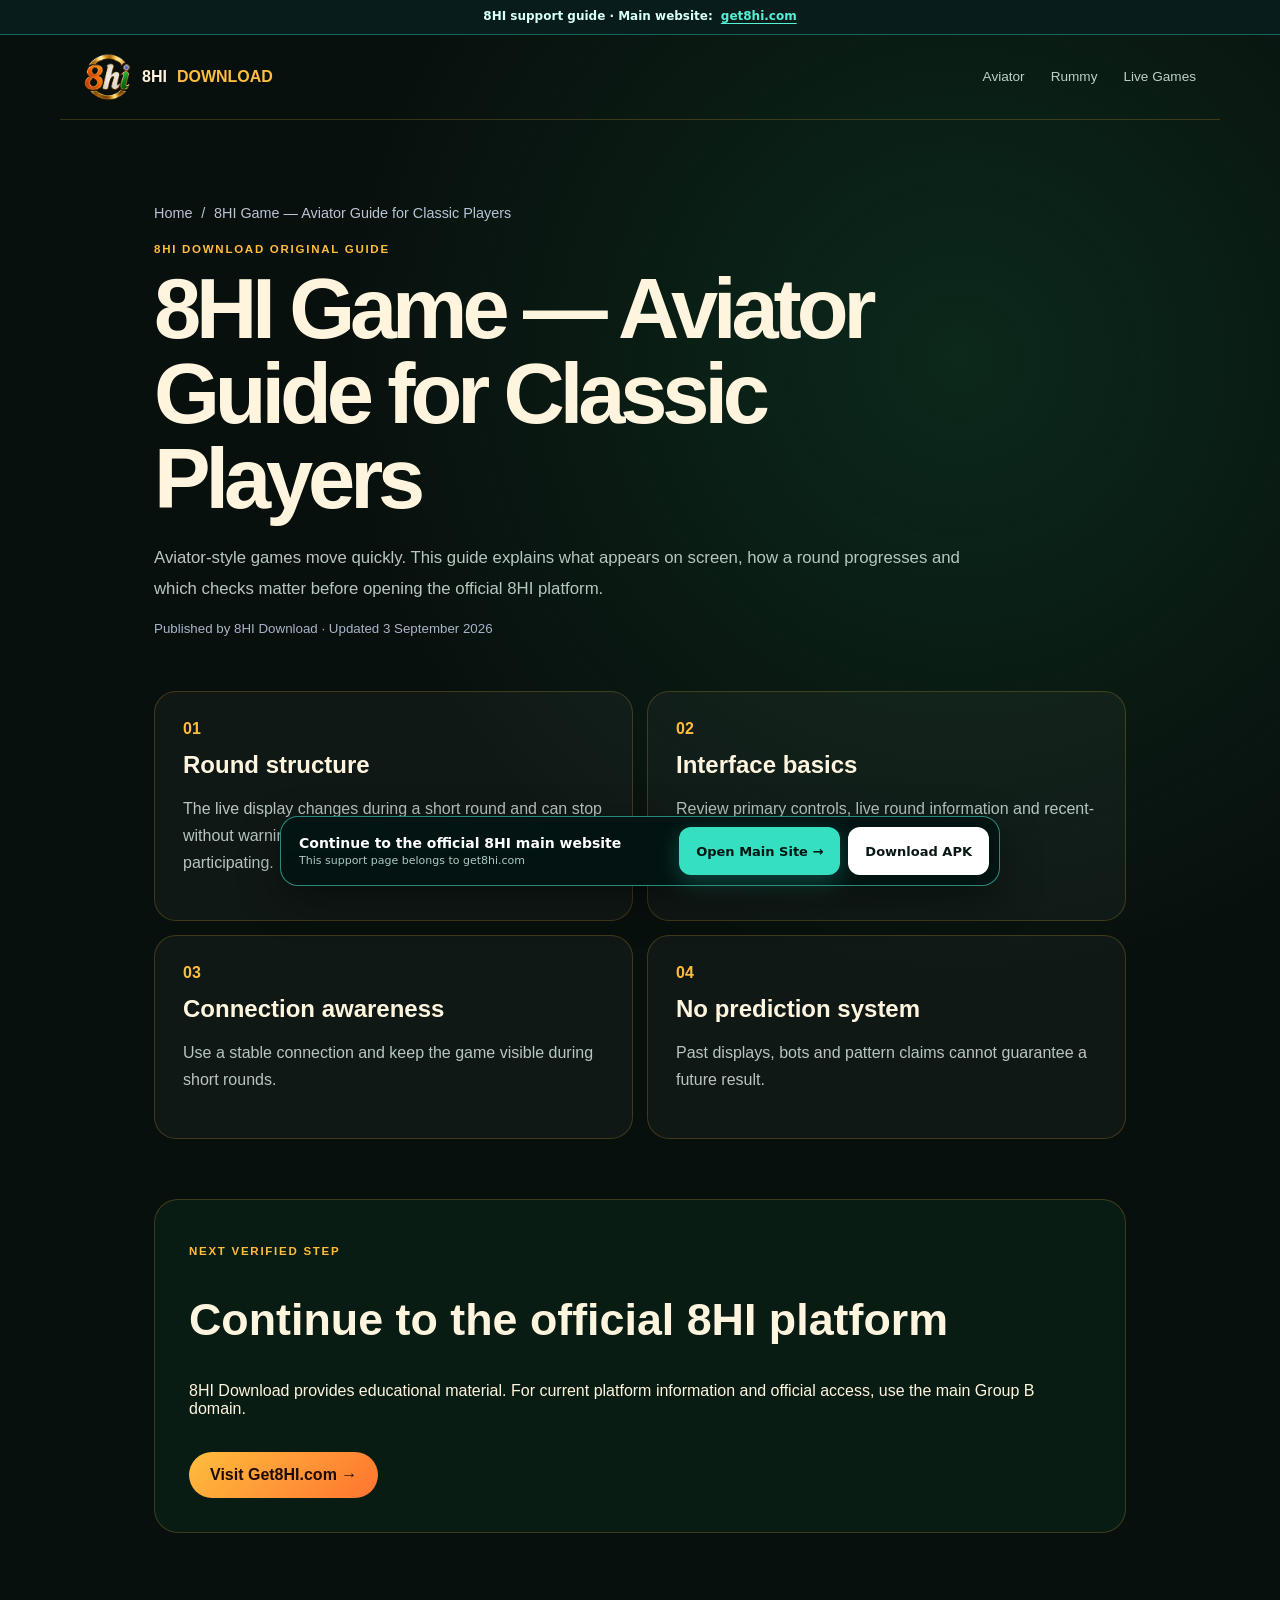
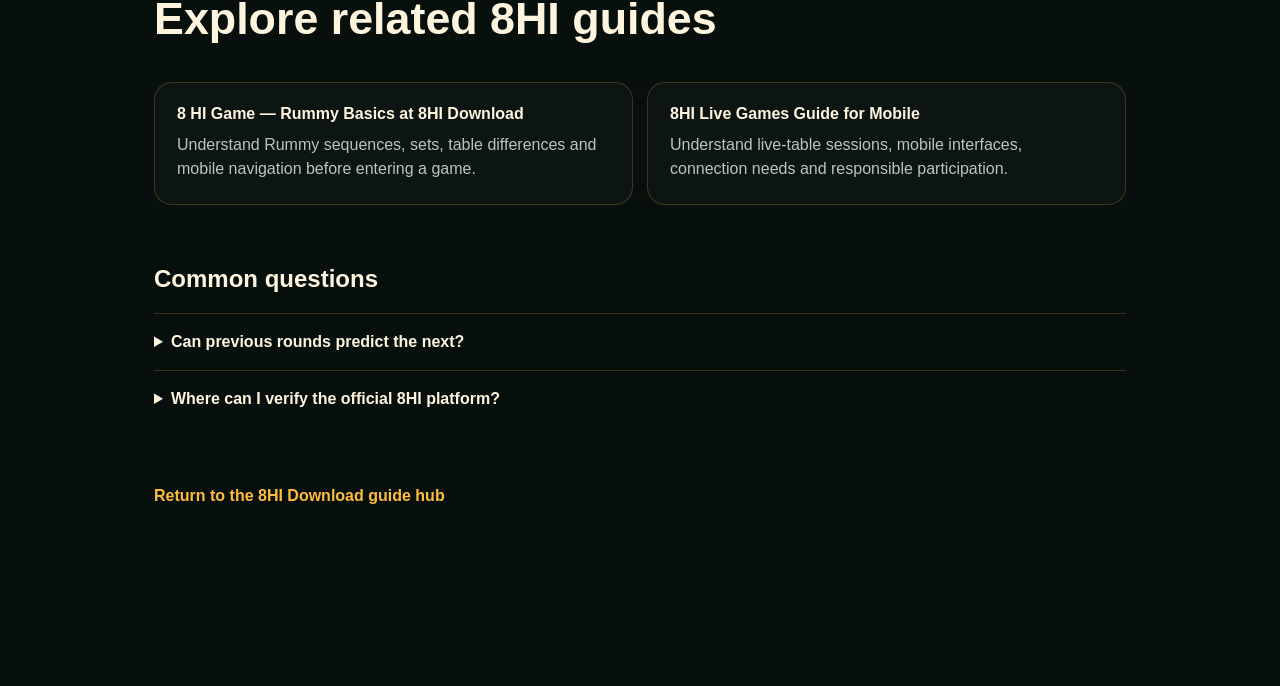
==== commit b403f9ab: "Add clear mobile navigation to main site" ====
--- a/aviator/index.html
+++ b/aviator/index.html
@@ -1,2 +1,2 @@
 <!DOCTYPE html><html lang="en-IN"><head><meta charSet="utf-8"/><meta name="viewport" content="width=device-width, initial-scale=1"/><link rel="preload" href="/assets/8hi-mark.png" as="image"/><link rel="stylesheet" href="/_next/static/css/index.asVt8kmq.css" data-rsc-css-href="/_next/static/css/index.asVt8kmq.css" data-precedence="vite-rsc/importer-resources"/><link rel="stylesheet" href="/_next/static/css/page.CBwvNXzC.css" data-rsc-css-href="/_next/static/css/page.CBwvNXzC.css" data-precedence="vite-rsc/importer-resources"/><link rel="stylesheet" href="/_next/static/css/Seo.ypGJjSNi.css" data-rsc-css-href="/_next/static/css/Seo.ypGJjSNi.css" data-precedence="vite-rsc/importer-resources"/><link rel="modulepreload" fetchPriority="low" href="/_next/static/chunks/index-BQ0-oUy0.js"/><script src="/_next/static/chunks/rolldown-runtime-C60lm6uB.js" type="module" async=""></script><script src="/_next/static/chunks/framework-BgSIrAUN.js" type="module" async=""></script><link rel="modulepreload" href="/_next/static/chunks/layout-segment-context-BowPT3Re.js" crossorigin=""/><script>Object.assign(((self[Symbol.for("vinext.navigationRuntime")]??={bootstrap:{routeManifest:null},functions:{}}).bootstrap.rsc??={rsc:[]}),{params:{"slug":"aviator"},nav:{"pathname":"/aviator","searchParams":[]}})</script><link rel="modulepreload" href="/_next/static/chunks/index-BQ0-oUy0.js" />
-</head><body><main><script type="application/ld+json">{"@context":"https://schema.org","@graph":[{"@type":"Organization","@id":"https://8hidownload.com/#organization","name":"8HI Download","url":"https://8hidownload.com/","logo":{"@type":"ImageObject","url":"https://8hidownload.com/icon-512.png"}},{"@type":"WebSite","@id":"https://8hidownload.com/#website","name":"8HI Download","url":"https://8hidownload.com/","inLanguage":"en-IN","publisher":{"@id":"https://8hidownload.com/#organization"}},{"@type":"WebPage","name":"8HI Game — Aviator Guide for Classic Players","description":"Learn Aviator-style round flow, controls, connection considerations and responsible session habits.","url":"https://8hidownload.com/aviator","datePublished":"2026-08-31","dateModified":"2026-08-31","isPartOf":{"@id":"https://8hidownload.com/#website"}},{"@type":"BreadcrumbList","itemListElement":[{"@type":"ListItem","position":1,"name":"8HI Download","item":"https://8hidownload.com/"},{"@type":"ListItem","position":2,"name":"8HI Game — Aviator Guide for Classic Players","item":"https://8hidownload.com/aviator"}]},{"@type":"FAQPage","mainEntity":[{"@type":"Question","name":"Can previous rounds predict the next?","acceptedAnswer":{"@type":"Answer","text":"No. Historical results do not guarantee a future outcome."}},{"@type":"Question","name":"Where can I verify the official 8HI platform?","acceptedAnswer":{"@type":"Answer","text":"Use Get8HI.com, the main domain for Group B platform information."}}]}]}</script><header><a class="brand" href="/"><img src="/assets/8hi-mark.png" alt="8HI Download" width="48" height="48"/>8HI <b>DOWNLOAD</b></a><nav><a href="/aviator">Aviator</a><a href="/rummy">Rummy</a><a href="/live-games">Live Games</a></nav></header><article class="subpage"><nav class="crumb"><a href="/">Home</a><span>/</span><span>8HI Game — Aviator Guide for Classic Players</span></nav><p class="eyebrow">8HI DOWNLOAD ORIGINAL GUIDE</p><h1>8HI Game — Aviator Guide for Classic Players</h1><p class="intro">Aviator-style games move quickly. This guide explains what appears on screen, how a round progresses and which checks matter before opening the official 8HI platform.</p><small class="updated">Published by 8HI Download · Updated 3 September 2026</small><div class="subgrid"><section><b>0<!-- -->1</b><h2>Round structure</h2><p>The live display changes during a short round and can stop without warning. Read the exact game rules before participating.</p></section><section><b>0<!-- -->2</b><h2>Interface basics</h2><p>Review primary controls, live round information and recent-round panels before making any action.</p></section><section><b>0<!-- -->3</b><h2>Connection awareness</h2><p>Use a stable connection and keep the game visible during short rounds.</p></section><section><b>0<!-- -->4</b><h2>No prediction system</h2><p>Past displays, bots and pattern claims cannot guarantee a future result.</p></section></div><section class="official-cta"><p class="eyebrow">NEXT VERIFIED STEP</p><h2>Continue to the official 8HI platform</h2><p>8HI Download provides educational material. For current platform information and official access, use the main Group B domain.</p><a class="button" href="https://get8hi.com/">Visit Get8HI.com →</a></section><section class="related"><h2>Explore related 8HI guides</h2><div><a href="/rummy"><strong>8 HI Game — Rummy Basics at 8HI Download</strong><span>Understand Rummy sequences, sets, table differences and mobile navigation before entering a game.</span></a><a href="/live-games"><strong>8HI Live Games Guide for Mobile</strong><span>Understand live-table sessions, mobile interfaces, connection needs and responsible participation.</span></a></div></section><div class="faq"><h2>Common questions</h2><details><summary>Can previous rounds predict the next?</summary><p>No. Historical results do not guarantee a future outcome.</p></details><details><summary>Where can I verify the official 8HI platform?</summary><p>Use Get8HI.com, the main domain for Group B platform information.</p></details></div><a class="text-link" href="/">Return to the 8HI Download guide hub</a></article></main><!--$--><!--/$--><div hidden=""><!--$--><div hidden=""><title>8HI Game — Aviator Guide for Classic Players | 8HI Download</title><meta name="description" content="Learn Aviator-style round flow, controls, connection considerations and responsible session habits."><meta name="robots" content="index, follow"><meta name="googlebot" content="index, follow, max-image-preview:large, max-snippet:-1"><meta property="og:title" content="8HI Download — Verify Before Installing"><meta property="og:description" content="Release status and practical download safety checks for 2026."><meta property="og:url" content="https://8hidownload.com"><meta property="og:site_name" content="8HI Download"><meta property="og:type" content="website"><meta property="og:locale" content="en_IN"><meta property="og:image" content="https://8hidownload.com/og.png"><meta name="twitter:card" content="summary_large_image"><meta name="twitter:title" content="8HI Download — Verify Before Installing"><meta name="twitter:description" content="Release status and practical download safety checks for 2026."><meta name="twitter:image" content="https://8hidownload.com/og.png"><link rel="shortcut icon" href="/favicon.ico"><link rel="icon" href="/icon-48.png" type="image/png" sizes="48x48"><link rel="icon" href="/icon.png" type="image/png" sizes="96x96"><link rel="icon" href="/icon-192.png" type="image/png" sizes="192x192"><link rel="icon" href="/favicon.ico" type="image/x-icon" sizes="48x48"><link rel="apple-touch-icon" href="/icon-192.png" type="image/png" sizes="192x192"><link rel="manifest" href="/manifest.webmanifest"><link rel="canonical" href="https://8hidownload.com/aviator"></div><!--/$--></div><script type="module" src="/_next/static/chunks/index-BQ0-oUy0.js" id="_R_" async=""></script><script>((self[Symbol.for("vinext.navigationRuntime")]??={bootstrap:{routeManifest:null},functions:{}}).bootstrap.rsc??={rsc:[]}).rsc.push("4:I[\"d5075e13e03a\",[],\"Children\",1]\n")</script><script>((self[Symbol.for("vinext.navigationRuntime")]??={bootstrap:{routeManifest:null},functions:{}}).bootstrap.rsc??={rsc:[]}).rsc.push("5:I[\"f68a58624a56\",[],\"GlobalErrorBoundary\",1]\n")</script><script>((self[Symbol.for("vinext.navigationRuntime")]??={bootstrap:{routeManifest:null},functions:{}}).bootstrap.rsc??={rsc:[]}).rsc.push("6:I[\"ffd5c8636600\",[],\"default\",1]\n")</script><script>((self[Symbol.for("vinext.navigationRuntime")]??={bootstrap:{routeManifest:null},functions:{}}).bootstrap.rsc??={rsc:[]}).rsc.push("7:I[\"f68a58624a56\",[],\"ErrorBoundary\",1]\n")</script><script>((self[Symbol.for("vinext.navigationRuntime")]??={bootstrap:{routeManifest:null},functions:{}}).bootstrap.rsc??={rsc:[]}).rsc.push("8:I[\"ed53b9c3ef4a\",[],\"LayoutSegmentProvider\",1]\n")</script><script>((self[Symbol.for("vinext.navigationRuntime")]??={bootstrap:{routeManifest:null},functions:{}}).bootstrap.rsc??={rsc:[]}).rsc.push("9:I[\"d5075e13e03a\",[],\"Slot\",1]\n")</script><script>((self[Symbol.for("vinext.navigationRuntime")]??={bootstrap:{routeManifest:null},functions:{}}).bootstrap.rsc??={rsc:[]}).rsc.push("a:I[\"f68a58624a56\",[],\"NotFoundBoundary\",1]\n")</script><script>((self[Symbol.for("vinext.navigationRuntime")]??={bootstrap:{routeManifest:null},functions:{}}).bootstrap.rsc??={rsc:[]}).rsc.push("b:I[\"fe48302fca77\",[],\"AppRouterScrollTarget\",1]\n")</script><script>((self[Symbol.for("vinext.navigationRuntime")]??={bootstrap:{routeManifest:null},functions:{}}).bootstrap.rsc??={rsc:[]}).rsc.push("c:I[\"f68a58624a56\",[],\"RedirectBoundary\",1]\n")</script><script>((self[Symbol.for("vinext.navigationRuntime")]??={bootstrap:{routeManifest:null},functions:{}}).bootstrap.rsc??={rsc:[]}).rsc.push("d:\"$Sreact.suspense\"\n")</script><script>((self[Symbol.for("vinext.navigationRuntime")]??={bootstrap:{routeManifest:null},functions:{}}).bootstrap.rsc??={rsc:[]}).rsc.push(":HL[\"/_next/static/css/index.asVt8kmq.css\",\"style\"     ]\n")</script><script>((self[Symbol.for("vinext.navigationRuntime")]??={bootstrap:{routeManifest:null},functions:{}}).bootstrap.rsc??={rsc:[]}).rsc.push("0:{\"__route\":\"route:/aviator\",\"__interceptionContext\":null,\"__layoutIds\":[\"layout:/\"],\"__rootLayout\":\"/\",\"__sourcePage\":\"/[slug]/page\",\"__vinext_streaming_metadata_body:route:/aviator\":\"$L1\",\"__vinext_streaming_metadata_outlet:route:/aviator\":\"$L2\",\"page:/aviator\":\"$L3\",\"layout:/\":[[[[\"$\",\"link\",\"css:/_next/static/css/index.asVt8kmq.css\",{\"rel\":\"stylesheet\",\"precedence\":\"vite-rsc/importer-resources\",\"href\":\"/_next/static/css/index.asVt8kmq.css\",\"data-rsc-css-href\":\"/_next/static/css/index.asVt8kmq.css\"}],\"$undefined\"],[\"$\",\"html\",null,{\"lang\":\"en-IN\",\"children\":[\"$\",\"body\",null,{\"children\":[\"$\",\"$L4\",null,{}]}]}]],null],\"route:/aviator\":[[[\"$\",\"meta\",null,{\"charSet\":\"utf-8\"}],null,[[\"$\",\"meta\",\"0\",{\"name\":\"viewport\",\"content\":\"width=device-width, initial-scale=1\"}]]],[\"$\",\"$L5\",null,{\"fallback\":\"$6\",\"children\":[\"$\",\"$L7\",null,{\"fallback\":\"$6\",\"children\":[\"$\",\"$L8\",null,{\"providerId\":\"layout:/\",\"segmentMap\":{\"children\":[\"aviator\"]},\"children\":[\"$\",\"$L9\",null,{\"id\":\"layout:/\",\"parallelSlots\":\"$undefined\",\"children\":[\"$\",\"$La\",null,{\"resetKey\":\"slug|aviator|d\",\"fallback\":[\"$\",\"main\",null,{\"className\":\"subpage\",\"children\":[[\"$\",\"p\",null,{\"className\":\"eyebrow\",\"children\":\"404\"}],[\"$\",\"h1\",null,{\"children\":\"Guide not found\"}],[\"$\",\"p\",null,{\"className\":\"intro\",\"children\":\"This guide is not available in the 8HI Download library.\"}],[\"$\",\"a\",null,{\"className\":\"button\",\"href\":\"/\",\"children\":\"Return to 8HI Download\"}]]}],\"children\":[\"$\",\"$La\",null,{\"resetKey\":\"[\\\"slug|aviator|d\\\"]\",\"fallback\":[\"$\",\"main\",null,{\"className\":\"subpage\",\"children\":[[\"$\",\"p\",null,{\"className\":\"eyebrow\",\"children\":\"404\"}],[\"$\",\"h1\",null,{\"children\":\"Guide not found\"}],[\"$\",\"p\",null,{\"className\":\"intro\",\"children\":\"This guide is not available in the 8HI Download library.\"}],[\"$\",\"a\",null,{\"className\":\"button\",\"href\":\"/\",\"children\":\"Return to 8HI Download\"}]]}],\"children\":[\"$\",\"$Lb\",null,{\"children\":[\"$\",\"$Lc\",null,{\"children\":[[\"$\",\"$L8\",null,{\"providerId\":\"page:/aviator\",\"segmentMap\":{\"children\":[\"__PAGE__\"]},\"children\":[\"$\",\"$L9\",null,{\"id\":\"page:/aviator\"}]}],[\"$\",\"$d\",null,{\"fallback\":null,\"children\":[\"$\",\"$L9\",null,{\"id\":\"__vinext_streaming_metadata_outlet:route:/aviator\"}]}]]}]}]}]}]}]}]}]}],null,[\"$\",\"div\",null,{\"hidden\":true,\"children\":[\"$\",\"$d\",null,{\"fallback\":null,\"children\":[\"$\",\"$L9\",null,{\"id\":\"__vinext_streaming_metadata_body:route:/aviator\"}]}]}]],\"__layoutFlags\":{\"layout:/\":\"s\"},\"__artifactCompatibility\":{\"schemaVersion\":1,\"graphVersion\":\"app-route-graph:c75e66a7605490d9\",\"deploymentVersion\":\"7ef89b53-1658-4b72-861a-48c53cebe636\",\"appElementsSchemaVersion\":1,\"rscPayloadSchemaVersion\":1,\"rootBoundaryId\":\"/\",\"renderEpoch\":null},\"__renderObservation\":{\"schemaVersion\":1,\"output\":{\"kind\":\"app-rsc\",\"mountedSlotsFingerprint\":null,\"renderEpoch\":null,\"rootBoundaryId\":\"/\",\"routeId\":\"route:/aviator\"},\"completeness\":\"partial\",\"boundaryOutcome\":{\"kind\":\"unknown\"},\"requestApis\":[{\"kind\":\"connection\",\"status\":\"unknown\"},{\"kind\":\"cookies\",\"status\":\"unknown\"},{\"kind\":\"draftMode\",\"status\":\"unknown\"},{\"kind\":\"headers\",\"status\":\"unknown\"},{\"kind\":\"params\",\"status\":\"observed\"},{\"kind\":\"searchParams\",\"status\":\"unknown\"}],\"dynamicFetches\":[],\"cacheTags\":[\"/aviator\",\"_N_T_/[slug]/layout\",\"_N_T_/[slug]/page\",\"_N_T_/aviator\",\"_N_T_/layout\"],\"pathTags\":[\"/aviator\"],\"cacheability\":\"unknown\",\"downgrade\":{\"target\":\"freshRender\",\"reasons\":[{\"code\":\"CP_DOWNGRADE_CACHEABILITY_UNKNOWN\",\"target\":\"freshRender\"},{\"code\":\"CP_DOWNGRADE_INCOMPLETE_OBSERVATION\",\"completeness\":\"partial\",\"target\":\"freshRender\"},{\"code\":\"CP_DOWNGRADE_UNKNOWN_REQUEST_API\",\"requestApi\":\"connection\",\"target\":\"freshRender\"},{\"code\":\"CP_DOWNGRADE_UNKNOWN_REQUEST_API\",\"requestApi\":\"cookies\",\"target\":\"freshRender\"},{\"code\":\"CP_DOWNGRADE_UNKNOWN_REQUEST_API\",\"requestApi\":\"draftMode\",\"target\":\"freshRender\"},{\"code\":\"CP_DOWNGRADE_UNKNOWN_REQUEST_API\",\"requestApi\":\"headers\",\"target\":\"freshRender\"},{\"code\":\"CP_DOWNGRADE_PUBLIC_REQUEST_API\",\"requestApi\":\"params\",\"target\":\"publicVariant\"},{\"code\":\"CP_DOWNGRADE_UNKNOWN_REQUEST_API\",\"requestApi\":\"searchParams\",\"target\":\"freshRender\"}],\"fallback\":{\"kind\":\"breakerFallback\",\"code\":\"CP_PRIVATE_DYNAMIC_DOWNGRADE\",\"mode\":\"renderFresh\",\"scope\":\"affectedOutput\",\"fields\":{\"reasonCodes\":[\"CP_DOWNGRADE_CACHEABILITY_UNKNOWN\",\"CP_DOWNGRADE_INCOMPLETE_OBSERVATION\",\"CP_DOWNGRADE_UNKNOWN_REQUEST_API\",\"CP_DOWNGRADE_UNKNOWN_REQUEST_API\",\"CP_DOWNGRADE_UNKNOWN_REQUEST_API\",\"CP_DOWNGRADE_UNKNOWN_REQUEST_API\",\"CP_DOWNGRADE_PUBLIC_REQUEST_API\",\"CP_DOWNGRADE_UNKNOWN_REQUEST_API\"],\"target\":\"freshRender\"}},\"isPublicCacheCandidate\":false}}}\n")</script><script>((self[Symbol.for("vinext.navigationRuntime")]??={bootstrap:{routeManifest:null},functions:{}}).bootstrap.rsc??={rsc:[]}).rsc.push("e:T64c,")</script><script>((self[Symbol.for("vinext.navigationRuntime")]??={bootstrap:{routeManifest:null},functions:{}}).bootstrap.rsc??={rsc:[]}).rsc.push("\u003ctitle\u003e8HI Game — Aviator Guide for Classic Players | 8HI Download\u003c/title\u003e\u003cmeta name=\"description\" content=\"Learn Aviator-style round flow, controls, connection considerations and responsible session habits.\"\u003e\u003cmeta name=\"robots\" content=\"index, follow\"\u003e\u003cmeta name=\"googlebot\" content=\"index, follow, max-image-preview:large, max-snippet:-1\"\u003e\u003cmeta property=\"og:title\" content=\"8HI Download — Verify Before Installing\"\u003e\u003cmeta property=\"og:description\" content=\"Release status and practical download safety checks for 2026.\"\u003e\u003cmeta property=\"og:url\" content=\"https://8hidownload.com\"\u003e\u003cmeta property=\"og:site_name\" content=\"8HI Download\"\u003e\u003cmeta property=\"og:type\" content=\"website\"\u003e\u003cmeta property=\"og:locale\" content=\"en_IN\"\u003e\u003cmeta property=\"og:image\" content=\"https://8hidownload.com/og.png\"\u003e\u003cmeta name=\"twitter:card\" content=\"summary_large_image\"\u003e\u003cmeta name=\"twitter:title\" content=\"8HI Download — Verify Before Installing\"\u003e\u003cmeta name=\"twitter:description\" content=\"Release status and practical download safety checks for 2026.\"\u003e\u003cmeta name=\"twitter:image\" content=\"https://8hidownload.com/og.png\"\u003e\u003clink rel=\"shortcut icon\" href=\"/favicon.ico\"\u003e\u003clink rel=\"icon\" href=\"/icon-48.png\" type=\"image/png\" sizes=\"48x48\"\u003e\u003clink rel=\"icon\" href=\"/icon.png\" type=\"image/png\" sizes=\"96x96\"\u003e\u003clink rel=\"icon\" href=\"/icon-192.png\" type=\"image/png\" sizes=\"192x192\"\u003e\u003clink rel=\"icon\" href=\"/favicon.ico\" type=\"image/x-icon\" sizes=\"48x48\"\u003e\u003clink rel=\"apple-touch-icon\" href=\"/icon-192.png\" type=\"image/png\" sizes=\"192x192\"\u003e\u003clink rel=\"manifest\" href=\"/manifest.webmanifest\"\u003e\u003clink rel=\"canonical\" href=\"https://8hidownload.com/aviator\"\u003e")</script><script>((self[Symbol.for("vinext.navigationRuntime")]??={bootstrap:{routeManifest:null},functions:{}}).bootstrap.rsc??={rsc:[]}).rsc.push("1:[\"$\",\"div\",null,{\"hidden\":true,\"dangerouslySetInnerHTML\":{\"__html\":\"$e\"}}]\n")</script><script>((self[Symbol.for("vinext.navigationRuntime")]??={bootstrap:{routeManifest:null},functions:{}}).bootstrap.rsc??={rsc:[]}).rsc.push("2:null\n")</script><script>((self[Symbol.for("vinext.navigationRuntime")]??={bootstrap:{routeManifest:null},functions:{}}).bootstrap.rsc??={rsc:[]}).rsc.push(":HL[\"/_next/static/css/page.CBwvNXzC.css\",\"style\"     ]\n")</script><script>((self[Symbol.for("vinext.navigationRuntime")]??={bootstrap:{routeManifest:null},functions:{}}).bootstrap.rsc??={rsc:[]}).rsc.push(":HL[\"/_next/static/css/Seo.ypGJjSNi.css\",\"style\"     ]\n")</script><script>((self[Symbol.for("vinext.navigationRuntime")]??={bootstrap:{routeManifest:null},functions:{}}).bootstrap.rsc??={rsc:[]}).rsc.push("3:[[[\"$\",\"link\",\"css:/_next/static/css/page.CBwvNXzC.css\",{\"rel\":\"stylesheet\",\"precedence\":\"vite-rsc/importer-resources\",\"href\":\"/_next/static/css/page.CBwvNXzC.css\",\"data-rsc-css-href\":\"/_next/static/css/page.CBwvNXzC.css\"}],[\"$\",\"link\",\"css:/_next/static/css/Seo.ypGJjSNi.css\",{\"rel\":\"stylesheet\",\"precedence\":\"vite-rsc/importer-resources\",\"href\":\"/_next/static/css/Seo.ypGJjSNi.css\",\"data-rsc-css-href\":\"/_next/static/css/Seo.ypGJjSNi.css\"}],\"$undefined\"],\"$Lf\"]\n")</script><script>((self[Symbol.for("vinext.navigationRuntime")]??={bootstrap:{routeManifest:null},functions:{}}).bootstrap.rsc??={rsc:[]}).rsc.push(":HL[\"/assets/8hi-mark.png\",\"image\"]\n")</script><script>((self[Symbol.for("vinext.navigationRuntime")]??={bootstrap:{routeManifest:null},functions:{}}).bootstrap.rsc??={rsc:[]}).rsc.push("10:T5a7,")</script><script>((self[Symbol.for("vinext.navigationRuntime")]??={bootstrap:{routeManifest:null},functions:{}}).bootstrap.rsc??={rsc:[]}).rsc.push("{\"@context\":\"https://schema.org\",\"@graph\":[{\"@type\":\"Organization\",\"@id\":\"https://8hidownload.com/#organization\",\"name\":\"8HI Download\",\"url\":\"https://8hidownload.com/\",\"logo\":{\"@type\":\"ImageObject\",\"url\":\"https://8hidownload.com/icon-512.png\"}},{\"@type\":\"WebSite\",\"@id\":\"https://8hidownload.com/#website\",\"name\":\"8HI Download\",\"url\":\"https://8hidownload.com/\",\"inLanguage\":\"en-IN\",\"publisher\":{\"@id\":\"https://8hidownload.com/#organization\"}},{\"@type\":\"WebPage\",\"name\":\"8HI Game — Aviator Guide for Classic Players\",\"description\":\"Learn Aviator-style round flow, controls, connection considerations and responsible session habits.\",\"url\":\"https://8hidownload.com/aviator\",\"datePublished\":\"2026-08-31\",\"dateModified\":\"2026-08-31\",\"isPartOf\":{\"@id\":\"https://8hidownload.com/#website\"}},{\"@type\":\"BreadcrumbList\",\"itemListElement\":[{\"@type\":\"ListItem\",\"position\":1,\"name\":\"8HI Download\",\"item\":\"https://8hidownload.com/\"},{\"@type\":\"ListItem\",\"position\":2,\"name\":\"8HI Game — Aviator Guide for Classic Players\",\"item\":\"https://8hidownload.com/aviator\"}]},{\"@type\":\"FAQPage\",\"mainEntity\":[{\"@type\":\"Question\",\"name\":\"Can previous rounds predict the next?\",\"acceptedAnswer\":{\"@type\":\"Answer\",\"text\":\"No. Historical results do not guarantee a future outcome.\"}},{\"@type\":\"Question\",\"name\":\"Where can I verify the offi")</script><script>((self[Symbol.for("vinext.navigationRuntime")]??={bootstrap:{routeManifest:null},functions:{}}).bootstrap.rsc??={rsc:[]}).rsc.push("cial 8HI platform?\",\"acceptedAnswer\":{\"@type\":\"Answer\",\"text\":\"Use Get8HI.com, the main domain for Group B platform information.\"}}]}]}")</script><script>((self[Symbol.for("vinext.navigationRuntime")]??={bootstrap:{routeManifest:null},functions:{}}).bootstrap.rsc??={rsc:[]}).rsc.push("f:[\"$\",\"main\",null,{\"children\":[[[[\"$\",\"link\",\"css:/_next/static/css/Seo.ypGJjSNi.css\",{\"rel\":\"stylesheet\",\"precedence\":\"vite-rsc/importer-resources\",\"href\":\"/_next/static/css/Seo.ypGJjSNi.css\",\"data-rsc-css-href\":\"/_next/static/css/Seo.ypGJjSNi.css\"}],\"$undefined\"],[\"$\",\"script\",null,{\"type\":\"application/ld+json\",\"dangerouslySetInnerHTML\":{\"__html\":\"$10\"}}]],[\"$\",\"header\",null,{\"children\":[[\"$\",\"a\",null,{\"className\":\"brand\",\"href\":\"/\",\"children\":[[\"$\",\"img\",null,{\"src\":\"/assets/8hi-mark.png\",\"alt\":\"8HI Download\",\"width\":\"48\",\"height\":\"48\"}],\"8HI \",[\"$\",\"b\",null,{\"children\":\"DOWNLOAD\"}]]}],[\"$\",\"nav\",null,{\"children\":[[\"$\",\"a\",null,{\"href\":\"/aviator\",\"children\":\"Aviator\"}],[\"$\",\"a\",null,{\"href\":\"/rummy\",\"children\":\"Rummy\"}],[\"$\",\"a\",null,{\"href\":\"/live-games\",\"children\":\"Live Games\"}]]}]]}],[\"$\",\"article\",null,{\"className\":\"subpage\",\"children\":[[\"$\",\"nav\",null,{\"className\":\"crumb\",\"children\":[[\"$\",\"a\",null,{\"href\":\"/\",\"children\":\"Home\"}],[\"$\",\"span\",null,{\"children\":\"/\"}],[\"$\",\"span\",null,{\"children\":\"8HI Game — Aviator Guide for Classic Players\"}]]}],[\"$\",\"p\",null,{\"className\":\"eyebrow\",\"children\":\"8HI DOWNLOAD ORIGINAL GUIDE\"}],[\"$\",\"h1\",null,{\"children\":\"8HI Game — Aviator Guide for Classic Players\"}],[\"$\",\"p\",null,{\"className\":\"intro\",\"children\":\"Aviator-style games move quickly. This guide explains what appears on screen, how a round progresses and which checks matter before opening the official 8HI platform.\"}],[\"$\",\"small\",null,{\"className\":\"updated\",\"children\":\"Published by 8HI Download · Updated 3 September 2026\"}],[\"$\",\"div\",null,{\"className\":\"subgrid\",\"children\":[[\"$\",\"section\",\"Round structure\",{\"children\":[[\"$\",\"b\",null,{\"children\":[\"0\",1]}],[\"$\",\"h2\",null,{\"children\":\"Round structure\"}],[\"$\",\"p\",null,{\"children\":\"The live display changes during a short round and can stop without warning. Read the exact game rules before participating.\"}]]}],[\"$\",\"section\",\"Interface basics\",{\"children\":[[\"$\",\"b\",null,{\"children\":[\"0\",2]}],[\"$\",\"h2\",null,{\"children\":\"Interface basics\"}],[\"$\",\"p\",null,{\"children\":\"Review primary controls, live round information and recent-round panels before making any action.\"}]]}],[\"$\",\"section\",\"Connection awareness\",{\"children\":[[\"$\",\"b\",null,{\"children\":[\"0\",3]}],[\"$\",\"h2\",null,{\"children\":\"Connection awareness\"}],[\"$\",\"p\",null,{\"children\":\"Use a stable connection and keep the game visible during short rounds.\"}]]}],[\"$\",\"section\",\"No prediction system\",{\"children\":[[\"$\",\"b\",null,{\"children\":[\"0\",4]}],\"$L11\",\"$L12\"]}]]}],\"$L13\",\"$L14\",\"$L15\",\"$L16\"]}]]}]\n")</script><script>((self[Symbol.for("vinext.navigationRuntime")]??={bootstrap:{routeManifest:null},functions:{}}).bootstrap.rsc??={rsc:[]}).rsc.push("11:[\"$\",\"h2\",null,{\"children\":\"No prediction system\"}]\n")</script><script>((self[Symbol.for("vinext.navigationRuntime")]??={bootstrap:{routeManifest:null},functions:{}}).bootstrap.rsc??={rsc:[]}).rsc.push("12:[\"$\",\"p\",null,{\"children\":\"Past displays, bots and pattern claims cannot guarantee a future result.\"}]\n")</script><script>((self[Symbol.for("vinext.navigationRuntime")]??={bootstrap:{routeManifest:null},functions:{}}).bootstrap.rsc??={rsc:[]}).rsc.push("13:[\"$\",\"section\",null,{\"className\":\"official-cta\",\"children\":[[\"$\",\"p\",null,{\"className\":\"eyebrow\",\"children\":\"NEXT VERIFIED STEP\"}],[\"$\",\"h2\",null,{\"children\":\"Continue to the official 8HI platform\"}],[\"$\",\"p\",null,{\"children\":\"8HI Download provides educational material. For current platform information and official access, use the main Group B domain.\"}],[\"$\",\"a\",null,{\"className\":\"button\",\"href\":\"https://get8hi.com/\",\"children\":\"Visit Get8HI.com →\"}]]}]\n")</script><script>((self[Symbol.for("vinext.navigationRuntime")]??={bootstrap:{routeManifest:null},functions:{}}).bootstrap.rsc??={rsc:[]}).rsc.push("14:[\"$\",\"section\",null,{\"className\":\"related\",\"children\":[[\"$\",\"h2\",null,{\"children\":\"Explore related 8HI guides\"}],[\"$\",\"div\",null,{\"children\":[[\"$\",\"a\",\"rummy\",{\"href\":\"/rummy\",\"children\":[[\"$\",\"strong\",null,{\"children\":\"8 HI Game — Rummy Basics at 8HI Download\"}],[\"$\",\"span\",null,{\"children\":\"Understand Rummy sequences, sets, table differences and mobile navigation before entering a game.\"}]]}],[\"$\",\"a\",\"live-games\",{\"href\":\"/live-games\",\"children\":[[\"$\",\"strong\",null,{\"children\":\"8HI Live Games Guide for Mobile\"}],[\"$\",\"span\",null,{\"children\":\"Understand live-table sessions, mobile interfaces, connection needs and responsible participation.\"}]]}]]}]]}]\n")</script><script>((self[Symbol.for("vinext.navigationRuntime")]??={bootstrap:{routeManifest:null},functions:{}}).bootstrap.rsc??={rsc:[]}).rsc.push("15:[\"$\",\"div\",null,{\"className\":\"faq\",\"children\":[[\"$\",\"h2\",null,{\"children\":\"Common questions\"}],[[\"$\",\"details\",\"Can previous rounds predict the next?\",{\"children\":[[\"$\",\"summary\",null,{\"children\":\"Can previous rounds predict the next?\"}],[\"$\",\"p\",null,{\"children\":\"No. Historical results do not guarantee a future outcome.\"}]]}],[\"$\",\"details\",\"Where can I verify the official 8HI platform?\",{\"children\":[[\"$\",\"summary\",null,{\"children\":\"Where can I verify the official 8HI platform?\"}],[\"$\",\"p\",null,{\"children\":\"Use Get8HI.com, the main domain for Group B platform information.\"}]]}]]]}]\n")</script><script>((self[Symbol.for("vinext.navigationRuntime")]??={bootstrap:{routeManifest:null},functions:{}}).bootstrap.rsc??={rsc:[]}).rsc.push("16:[\"$\",\"a\",null,{\"className\":\"text-link\",\"href\":\"/\",\"children\":\"Return to the 8HI Download guide hub\"}]\n")</script><script>Object.assign(((self[Symbol.for("vinext.navigationRuntime")]??={bootstrap:{routeManifest:null},functions:{}}).bootstrap.rsc??={rsc:[]}),{"initialCacheKind":"static"});((self[Symbol.for("vinext.navigationRuntime")]??={bootstrap:{routeManifest:null},functions:{}}).bootstrap.rsc??={rsc:[]}).done=true</script><script src="/download-ready.js" defer></script></body></html>+</head><body><main><script type="application/ld+json">{"@context":"https://schema.org","@graph":[{"@type":"Organization","@id":"https://8hidownload.com/#organization","name":"8HI Download","url":"https://8hidownload.com/","logo":{"@type":"ImageObject","url":"https://8hidownload.com/icon-512.png"}},{"@type":"WebSite","@id":"https://8hidownload.com/#website","name":"8HI Download","url":"https://8hidownload.com/","inLanguage":"en-IN","publisher":{"@id":"https://8hidownload.com/#organization"}},{"@type":"WebPage","name":"8HI Game — Aviator Guide for Classic Players","description":"Learn Aviator-style round flow, controls, connection considerations and responsible session habits.","url":"https://8hidownload.com/aviator","datePublished":"2026-08-31","dateModified":"2026-08-31","isPartOf":{"@id":"https://8hidownload.com/#website"}},{"@type":"BreadcrumbList","itemListElement":[{"@type":"ListItem","position":1,"name":"8HI Download","item":"https://8hidownload.com/"},{"@type":"ListItem","position":2,"name":"8HI Game — Aviator Guide for Classic Players","item":"https://8hidownload.com/aviator"}]},{"@type":"FAQPage","mainEntity":[{"@type":"Question","name":"Can previous rounds predict the next?","acceptedAnswer":{"@type":"Answer","text":"No. Historical results do not guarantee a future outcome."}},{"@type":"Question","name":"Where can I verify the official 8HI platform?","acceptedAnswer":{"@type":"Answer","text":"Use Get8HI.com, the main domain for Group B platform information."}}]}]}</script><header><a class="brand" href="/"><img src="/assets/8hi-mark.png" alt="8HI Download" width="48" height="48"/>8HI <b>DOWNLOAD</b></a><nav><a href="/aviator">Aviator</a><a href="/rummy">Rummy</a><a href="/live-games">Live Games</a></nav></header><article class="subpage"><nav class="crumb"><a href="/">Home</a><span>/</span><span>8HI Game — Aviator Guide for Classic Players</span></nav><p class="eyebrow">8HI DOWNLOAD ORIGINAL GUIDE</p><h1>8HI Game — Aviator Guide for Classic Players</h1><p class="intro">Aviator-style games move quickly. This guide explains what appears on screen, how a round progresses and which checks matter before opening the official 8HI platform.</p><small class="updated">Published by 8HI Download · Updated 3 September 2026</small><div class="subgrid"><section><b>0<!-- -->1</b><h2>Round structure</h2><p>The live display changes during a short round and can stop without warning. Read the exact game rules before participating.</p></section><section><b>0<!-- -->2</b><h2>Interface basics</h2><p>Review primary controls, live round information and recent-round panels before making any action.</p></section><section><b>0<!-- -->3</b><h2>Connection awareness</h2><p>Use a stable connection and keep the game visible during short rounds.</p></section><section><b>0<!-- -->4</b><h2>No prediction system</h2><p>Past displays, bots and pattern claims cannot guarantee a future result.</p></section></div><section class="official-cta"><p class="eyebrow">NEXT VERIFIED STEP</p><h2>Continue to the official 8HI platform</h2><p>8HI Download provides educational material. For current platform information and official access, use the main Group B domain.</p><a class="button" href="https://get8hi.com/">Visit Get8HI.com →</a></section><section class="related"><h2>Explore related 8HI guides</h2><div><a href="/rummy"><strong>8 HI Game — Rummy Basics at 8HI Download</strong><span>Understand Rummy sequences, sets, table differences and mobile navigation before entering a game.</span></a><a href="/live-games"><strong>8HI Live Games Guide for Mobile</strong><span>Understand live-table sessions, mobile interfaces, connection needs and responsible participation.</span></a></div></section><div class="faq"><h2>Common questions</h2><details><summary>Can previous rounds predict the next?</summary><p>No. Historical results do not guarantee a future outcome.</p></details><details><summary>Where can I verify the official 8HI platform?</summary><p>Use Get8HI.com, the main domain for Group B platform information.</p></details></div><a class="text-link" href="/">Return to the 8HI Download guide hub</a></article></main><!--$--><!--/$--><div hidden=""><!--$--><div hidden=""><title>8HI Game — Aviator Guide for Classic Players | 8HI Download</title><meta name="description" content="Learn Aviator-style round flow, controls, connection considerations and responsible session habits."><meta name="robots" content="index, follow"><meta name="googlebot" content="index, follow, max-image-preview:large, max-snippet:-1"><meta property="og:title" content="8HI Download — Verify Before Installing"><meta property="og:description" content="Release status and practical download safety checks for 2026."><meta property="og:url" content="https://8hidownload.com"><meta property="og:site_name" content="8HI Download"><meta property="og:type" content="website"><meta property="og:locale" content="en_IN"><meta property="og:image" content="https://8hidownload.com/og.png"><meta name="twitter:card" content="summary_large_image"><meta name="twitter:title" content="8HI Download — Verify Before Installing"><meta name="twitter:description" content="Release status and practical download safety checks for 2026."><meta name="twitter:image" content="https://8hidownload.com/og.png"><link rel="shortcut icon" href="/favicon.ico"><link rel="icon" href="/icon-48.png" type="image/png" sizes="48x48"><link rel="icon" href="/icon.png" type="image/png" sizes="96x96"><link rel="icon" href="/icon-192.png" type="image/png" sizes="192x192"><link rel="icon" href="/favicon.ico" type="image/x-icon" sizes="48x48"><link rel="apple-touch-icon" href="/icon-192.png" type="image/png" sizes="192x192"><link rel="manifest" href="/manifest.webmanifest"><link rel="canonical" href="https://8hidownload.com/aviator"></div><!--/$--></div><script type="module" src="/_next/static/chunks/index-BQ0-oUy0.js" id="_R_" async=""></script><script>((self[Symbol.for("vinext.navigationRuntime")]??={bootstrap:{routeManifest:null},functions:{}}).bootstrap.rsc??={rsc:[]}).rsc.push("4:I[\"d5075e13e03a\",[],\"Children\",1]\n")</script><script>((self[Symbol.for("vinext.navigationRuntime")]??={bootstrap:{routeManifest:null},functions:{}}).bootstrap.rsc??={rsc:[]}).rsc.push("5:I[\"f68a58624a56\",[],\"GlobalErrorBoundary\",1]\n")</script><script>((self[Symbol.for("vinext.navigationRuntime")]??={bootstrap:{routeManifest:null},functions:{}}).bootstrap.rsc??={rsc:[]}).rsc.push("6:I[\"ffd5c8636600\",[],\"default\",1]\n")</script><script>((self[Symbol.for("vinext.navigationRuntime")]??={bootstrap:{routeManifest:null},functions:{}}).bootstrap.rsc??={rsc:[]}).rsc.push("7:I[\"f68a58624a56\",[],\"ErrorBoundary\",1]\n")</script><script>((self[Symbol.for("vinext.navigationRuntime")]??={bootstrap:{routeManifest:null},functions:{}}).bootstrap.rsc??={rsc:[]}).rsc.push("8:I[\"ed53b9c3ef4a\",[],\"LayoutSegmentProvider\",1]\n")</script><script>((self[Symbol.for("vinext.navigationRuntime")]??={bootstrap:{routeManifest:null},functions:{}}).bootstrap.rsc??={rsc:[]}).rsc.push("9:I[\"d5075e13e03a\",[],\"Slot\",1]\n")</script><script>((self[Symbol.for("vinext.navigationRuntime")]??={bootstrap:{routeManifest:null},functions:{}}).bootstrap.rsc??={rsc:[]}).rsc.push("a:I[\"f68a58624a56\",[],\"NotFoundBoundary\",1]\n")</script><script>((self[Symbol.for("vinext.navigationRuntime")]??={bootstrap:{routeManifest:null},functions:{}}).bootstrap.rsc??={rsc:[]}).rsc.push("b:I[\"fe48302fca77\",[],\"AppRouterScrollTarget\",1]\n")</script><script>((self[Symbol.for("vinext.navigationRuntime")]??={bootstrap:{routeManifest:null},functions:{}}).bootstrap.rsc??={rsc:[]}).rsc.push("c:I[\"f68a58624a56\",[],\"RedirectBoundary\",1]\n")</script><script>((self[Symbol.for("vinext.navigationRuntime")]??={bootstrap:{routeManifest:null},functions:{}}).bootstrap.rsc??={rsc:[]}).rsc.push("d:\"$Sreact.suspense\"\n")</script><script>((self[Symbol.for("vinext.navigationRuntime")]??={bootstrap:{routeManifest:null},functions:{}}).bootstrap.rsc??={rsc:[]}).rsc.push(":HL[\"/_next/static/css/index.asVt8kmq.css\",\"style\"     ]\n")</script><script>((self[Symbol.for("vinext.navigationRuntime")]??={bootstrap:{routeManifest:null},functions:{}}).bootstrap.rsc??={rsc:[]}).rsc.push("0:{\"__route\":\"route:/aviator\",\"__interceptionContext\":null,\"__layoutIds\":[\"layout:/\"],\"__rootLayout\":\"/\",\"__sourcePage\":\"/[slug]/page\",\"__vinext_streaming_metadata_body:route:/aviator\":\"$L1\",\"__vinext_streaming_metadata_outlet:route:/aviator\":\"$L2\",\"page:/aviator\":\"$L3\",\"layout:/\":[[[[\"$\",\"link\",\"css:/_next/static/css/index.asVt8kmq.css\",{\"rel\":\"stylesheet\",\"precedence\":\"vite-rsc/importer-resources\",\"href\":\"/_next/static/css/index.asVt8kmq.css\",\"data-rsc-css-href\":\"/_next/static/css/index.asVt8kmq.css\"}],\"$undefined\"],[\"$\",\"html\",null,{\"lang\":\"en-IN\",\"children\":[\"$\",\"body\",null,{\"children\":[\"$\",\"$L4\",null,{}]}]}]],null],\"route:/aviator\":[[[\"$\",\"meta\",null,{\"charSet\":\"utf-8\"}],null,[[\"$\",\"meta\",\"0\",{\"name\":\"viewport\",\"content\":\"width=device-width, initial-scale=1\"}]]],[\"$\",\"$L5\",null,{\"fallback\":\"$6\",\"children\":[\"$\",\"$L7\",null,{\"fallback\":\"$6\",\"children\":[\"$\",\"$L8\",null,{\"providerId\":\"layout:/\",\"segmentMap\":{\"children\":[\"aviator\"]},\"children\":[\"$\",\"$L9\",null,{\"id\":\"layout:/\",\"parallelSlots\":\"$undefined\",\"children\":[\"$\",\"$La\",null,{\"resetKey\":\"slug|aviator|d\",\"fallback\":[\"$\",\"main\",null,{\"className\":\"subpage\",\"children\":[[\"$\",\"p\",null,{\"className\":\"eyebrow\",\"children\":\"404\"}],[\"$\",\"h1\",null,{\"children\":\"Guide not found\"}],[\"$\",\"p\",null,{\"className\":\"intro\",\"children\":\"This guide is not available in the 8HI Download library.\"}],[\"$\",\"a\",null,{\"className\":\"button\",\"href\":\"/\",\"children\":\"Return to 8HI Download\"}]]}],\"children\":[\"$\",\"$La\",null,{\"resetKey\":\"[\\\"slug|aviator|d\\\"]\",\"fallback\":[\"$\",\"main\",null,{\"className\":\"subpage\",\"children\":[[\"$\",\"p\",null,{\"className\":\"eyebrow\",\"children\":\"404\"}],[\"$\",\"h1\",null,{\"children\":\"Guide not found\"}],[\"$\",\"p\",null,{\"className\":\"intro\",\"children\":\"This guide is not available in the 8HI Download library.\"}],[\"$\",\"a\",null,{\"className\":\"button\",\"href\":\"/\",\"children\":\"Return to 8HI Download\"}]]}],\"children\":[\"$\",\"$Lb\",null,{\"children\":[\"$\",\"$Lc\",null,{\"children\":[[\"$\",\"$L8\",null,{\"providerId\":\"page:/aviator\",\"segmentMap\":{\"children\":[\"__PAGE__\"]},\"children\":[\"$\",\"$L9\",null,{\"id\":\"page:/aviator\"}]}],[\"$\",\"$d\",null,{\"fallback\":null,\"children\":[\"$\",\"$L9\",null,{\"id\":\"__vinext_streaming_metadata_outlet:route:/aviator\"}]}]]}]}]}]}]}]}]}]}],null,[\"$\",\"div\",null,{\"hidden\":true,\"children\":[\"$\",\"$d\",null,{\"fallback\":null,\"children\":[\"$\",\"$L9\",null,{\"id\":\"__vinext_streaming_metadata_body:route:/aviator\"}]}]}]],\"__layoutFlags\":{\"layout:/\":\"s\"},\"__artifactCompatibility\":{\"schemaVersion\":1,\"graphVersion\":\"app-route-graph:c75e66a7605490d9\",\"deploymentVersion\":\"7ef89b53-1658-4b72-861a-48c53cebe636\",\"appElementsSchemaVersion\":1,\"rscPayloadSchemaVersion\":1,\"rootBoundaryId\":\"/\",\"renderEpoch\":null},\"__renderObservation\":{\"schemaVersion\":1,\"output\":{\"kind\":\"app-rsc\",\"mountedSlotsFingerprint\":null,\"renderEpoch\":null,\"rootBoundaryId\":\"/\",\"routeId\":\"route:/aviator\"},\"completeness\":\"partial\",\"boundaryOutcome\":{\"kind\":\"unknown\"},\"requestApis\":[{\"kind\":\"connection\",\"status\":\"unknown\"},{\"kind\":\"cookies\",\"status\":\"unknown\"},{\"kind\":\"draftMode\",\"status\":\"unknown\"},{\"kind\":\"headers\",\"status\":\"unknown\"},{\"kind\":\"params\",\"status\":\"observed\"},{\"kind\":\"searchParams\",\"status\":\"unknown\"}],\"dynamicFetches\":[],\"cacheTags\":[\"/aviator\",\"_N_T_/[slug]/layout\",\"_N_T_/[slug]/page\",\"_N_T_/aviator\",\"_N_T_/layout\"],\"pathTags\":[\"/aviator\"],\"cacheability\":\"unknown\",\"downgrade\":{\"target\":\"freshRender\",\"reasons\":[{\"code\":\"CP_DOWNGRADE_CACHEABILITY_UNKNOWN\",\"target\":\"freshRender\"},{\"code\":\"CP_DOWNGRADE_INCOMPLETE_OBSERVATION\",\"completeness\":\"partial\",\"target\":\"freshRender\"},{\"code\":\"CP_DOWNGRADE_UNKNOWN_REQUEST_API\",\"requestApi\":\"connection\",\"target\":\"freshRender\"},{\"code\":\"CP_DOWNGRADE_UNKNOWN_REQUEST_API\",\"requestApi\":\"cookies\",\"target\":\"freshRender\"},{\"code\":\"CP_DOWNGRADE_UNKNOWN_REQUEST_API\",\"requestApi\":\"draftMode\",\"target\":\"freshRender\"},{\"code\":\"CP_DOWNGRADE_UNKNOWN_REQUEST_API\",\"requestApi\":\"headers\",\"target\":\"freshRender\"},{\"code\":\"CP_DOWNGRADE_PUBLIC_REQUEST_API\",\"requestApi\":\"params\",\"target\":\"publicVariant\"},{\"code\":\"CP_DOWNGRADE_UNKNOWN_REQUEST_API\",\"requestApi\":\"searchParams\",\"target\":\"freshRender\"}],\"fallback\":{\"kind\":\"breakerFallback\",\"code\":\"CP_PRIVATE_DYNAMIC_DOWNGRADE\",\"mode\":\"renderFresh\",\"scope\":\"affectedOutput\",\"fields\":{\"reasonCodes\":[\"CP_DOWNGRADE_CACHEABILITY_UNKNOWN\",\"CP_DOWNGRADE_INCOMPLETE_OBSERVATION\",\"CP_DOWNGRADE_UNKNOWN_REQUEST_API\",\"CP_DOWNGRADE_UNKNOWN_REQUEST_API\",\"CP_DOWNGRADE_UNKNOWN_REQUEST_API\",\"CP_DOWNGRADE_UNKNOWN_REQUEST_API\",\"CP_DOWNGRADE_PUBLIC_REQUEST_API\",\"CP_DOWNGRADE_UNKNOWN_REQUEST_API\"],\"target\":\"freshRender\"}},\"isPublicCacheCandidate\":false}}}\n")</script><script>((self[Symbol.for("vinext.navigationRuntime")]??={bootstrap:{routeManifest:null},functions:{}}).bootstrap.rsc??={rsc:[]}).rsc.push("e:T64c,")</script><script>((self[Symbol.for("vinext.navigationRuntime")]??={bootstrap:{routeManifest:null},functions:{}}).bootstrap.rsc??={rsc:[]}).rsc.push("\u003ctitle\u003e8HI Game — Aviator Guide for Classic Players | 8HI Download\u003c/title\u003e\u003cmeta name=\"description\" content=\"Learn Aviator-style round flow, controls, connection considerations and responsible session habits.\"\u003e\u003cmeta name=\"robots\" content=\"index, follow\"\u003e\u003cmeta name=\"googlebot\" content=\"index, follow, max-image-preview:large, max-snippet:-1\"\u003e\u003cmeta property=\"og:title\" content=\"8HI Download — Verify Before Installing\"\u003e\u003cmeta property=\"og:description\" content=\"Release status and practical download safety checks for 2026.\"\u003e\u003cmeta property=\"og:url\" content=\"https://8hidownload.com\"\u003e\u003cmeta property=\"og:site_name\" content=\"8HI Download\"\u003e\u003cmeta property=\"og:type\" content=\"website\"\u003e\u003cmeta property=\"og:locale\" content=\"en_IN\"\u003e\u003cmeta property=\"og:image\" content=\"https://8hidownload.com/og.png\"\u003e\u003cmeta name=\"twitter:card\" content=\"summary_large_image\"\u003e\u003cmeta name=\"twitter:title\" content=\"8HI Download — Verify Before Installing\"\u003e\u003cmeta name=\"twitter:description\" content=\"Release status and practical download safety checks for 2026.\"\u003e\u003cmeta name=\"twitter:image\" content=\"https://8hidownload.com/og.png\"\u003e\u003clink rel=\"shortcut icon\" href=\"/favicon.ico\"\u003e\u003clink rel=\"icon\" href=\"/icon-48.png\" type=\"image/png\" sizes=\"48x48\"\u003e\u003clink rel=\"icon\" href=\"/icon.png\" type=\"image/png\" sizes=\"96x96\"\u003e\u003clink rel=\"icon\" href=\"/icon-192.png\" type=\"image/png\" sizes=\"192x192\"\u003e\u003clink rel=\"icon\" href=\"/favicon.ico\" type=\"image/x-icon\" sizes=\"48x48\"\u003e\u003clink rel=\"apple-touch-icon\" href=\"/icon-192.png\" type=\"image/png\" sizes=\"192x192\"\u003e\u003clink rel=\"manifest\" href=\"/manifest.webmanifest\"\u003e\u003clink rel=\"canonical\" href=\"https://8hidownload.com/aviator\"\u003e")</script><script>((self[Symbol.for("vinext.navigationRuntime")]??={bootstrap:{routeManifest:null},functions:{}}).bootstrap.rsc??={rsc:[]}).rsc.push("1:[\"$\",\"div\",null,{\"hidden\":true,\"dangerouslySetInnerHTML\":{\"__html\":\"$e\"}}]\n")</script><script>((self[Symbol.for("vinext.navigationRuntime")]??={bootstrap:{routeManifest:null},functions:{}}).bootstrap.rsc??={rsc:[]}).rsc.push("2:null\n")</script><script>((self[Symbol.for("vinext.navigationRuntime")]??={bootstrap:{routeManifest:null},functions:{}}).bootstrap.rsc??={rsc:[]}).rsc.push(":HL[\"/_next/static/css/page.CBwvNXzC.css\",\"style\"     ]\n")</script><script>((self[Symbol.for("vinext.navigationRuntime")]??={bootstrap:{routeManifest:null},functions:{}}).bootstrap.rsc??={rsc:[]}).rsc.push(":HL[\"/_next/static/css/Seo.ypGJjSNi.css\",\"style\"     ]\n")</script><script>((self[Symbol.for("vinext.navigationRuntime")]??={bootstrap:{routeManifest:null},functions:{}}).bootstrap.rsc??={rsc:[]}).rsc.push("3:[[[\"$\",\"link\",\"css:/_next/static/css/page.CBwvNXzC.css\",{\"rel\":\"stylesheet\",\"precedence\":\"vite-rsc/importer-resources\",\"href\":\"/_next/static/css/page.CBwvNXzC.css\",\"data-rsc-css-href\":\"/_next/static/css/page.CBwvNXzC.css\"}],[\"$\",\"link\",\"css:/_next/static/css/Seo.ypGJjSNi.css\",{\"rel\":\"stylesheet\",\"precedence\":\"vite-rsc/importer-resources\",\"href\":\"/_next/static/css/Seo.ypGJjSNi.css\",\"data-rsc-css-href\":\"/_next/static/css/Seo.ypGJjSNi.css\"}],\"$undefined\"],\"$Lf\"]\n")</script><script>((self[Symbol.for("vinext.navigationRuntime")]??={bootstrap:{routeManifest:null},functions:{}}).bootstrap.rsc??={rsc:[]}).rsc.push(":HL[\"/assets/8hi-mark.png\",\"image\"]\n")</script><script>((self[Symbol.for("vinext.navigationRuntime")]??={bootstrap:{routeManifest:null},functions:{}}).bootstrap.rsc??={rsc:[]}).rsc.push("10:T5a7,")</script><script>((self[Symbol.for("vinext.navigationRuntime")]??={bootstrap:{routeManifest:null},functions:{}}).bootstrap.rsc??={rsc:[]}).rsc.push("{\"@context\":\"https://schema.org\",\"@graph\":[{\"@type\":\"Organization\",\"@id\":\"https://8hidownload.com/#organization\",\"name\":\"8HI Download\",\"url\":\"https://8hidownload.com/\",\"logo\":{\"@type\":\"ImageObject\",\"url\":\"https://8hidownload.com/icon-512.png\"}},{\"@type\":\"WebSite\",\"@id\":\"https://8hidownload.com/#website\",\"name\":\"8HI Download\",\"url\":\"https://8hidownload.com/\",\"inLanguage\":\"en-IN\",\"publisher\":{\"@id\":\"https://8hidownload.com/#organization\"}},{\"@type\":\"WebPage\",\"name\":\"8HI Game — Aviator Guide for Classic Players\",\"description\":\"Learn Aviator-style round flow, controls, connection considerations and responsible session habits.\",\"url\":\"https://8hidownload.com/aviator\",\"datePublished\":\"2026-08-31\",\"dateModified\":\"2026-08-31\",\"isPartOf\":{\"@id\":\"https://8hidownload.com/#website\"}},{\"@type\":\"BreadcrumbList\",\"itemListElement\":[{\"@type\":\"ListItem\",\"position\":1,\"name\":\"8HI Download\",\"item\":\"https://8hidownload.com/\"},{\"@type\":\"ListItem\",\"position\":2,\"name\":\"8HI Game — Aviator Guide for Classic Players\",\"item\":\"https://8hidownload.com/aviator\"}]},{\"@type\":\"FAQPage\",\"mainEntity\":[{\"@type\":\"Question\",\"name\":\"Can previous rounds predict the next?\",\"acceptedAnswer\":{\"@type\":\"Answer\",\"text\":\"No. Historical results do not guarantee a future outcome.\"}},{\"@type\":\"Question\",\"name\":\"Where can I verify the offi")</script><script>((self[Symbol.for("vinext.navigationRuntime")]??={bootstrap:{routeManifest:null},functions:{}}).bootstrap.rsc??={rsc:[]}).rsc.push("cial 8HI platform?\",\"acceptedAnswer\":{\"@type\":\"Answer\",\"text\":\"Use Get8HI.com, the main domain for Group B platform information.\"}}]}]}")</script><script>((self[Symbol.for("vinext.navigationRuntime")]??={bootstrap:{routeManifest:null},functions:{}}).bootstrap.rsc??={rsc:[]}).rsc.push("f:[\"$\",\"main\",null,{\"children\":[[[[\"$\",\"link\",\"css:/_next/static/css/Seo.ypGJjSNi.css\",{\"rel\":\"stylesheet\",\"precedence\":\"vite-rsc/importer-resources\",\"href\":\"/_next/static/css/Seo.ypGJjSNi.css\",\"data-rsc-css-href\":\"/_next/static/css/Seo.ypGJjSNi.css\"}],\"$undefined\"],[\"$\",\"script\",null,{\"type\":\"application/ld+json\",\"dangerouslySetInnerHTML\":{\"__html\":\"$10\"}}]],[\"$\",\"header\",null,{\"children\":[[\"$\",\"a\",null,{\"className\":\"brand\",\"href\":\"/\",\"children\":[[\"$\",\"img\",null,{\"src\":\"/assets/8hi-mark.png\",\"alt\":\"8HI Download\",\"width\":\"48\",\"height\":\"48\"}],\"8HI \",[\"$\",\"b\",null,{\"children\":\"DOWNLOAD\"}]]}],[\"$\",\"nav\",null,{\"children\":[[\"$\",\"a\",null,{\"href\":\"/aviator\",\"children\":\"Aviator\"}],[\"$\",\"a\",null,{\"href\":\"/rummy\",\"children\":\"Rummy\"}],[\"$\",\"a\",null,{\"href\":\"/live-games\",\"children\":\"Live Games\"}]]}]]}],[\"$\",\"article\",null,{\"className\":\"subpage\",\"children\":[[\"$\",\"nav\",null,{\"className\":\"crumb\",\"children\":[[\"$\",\"a\",null,{\"href\":\"/\",\"children\":\"Home\"}],[\"$\",\"span\",null,{\"children\":\"/\"}],[\"$\",\"span\",null,{\"children\":\"8HI Game — Aviator Guide for Classic Players\"}]]}],[\"$\",\"p\",null,{\"className\":\"eyebrow\",\"children\":\"8HI DOWNLOAD ORIGINAL GUIDE\"}],[\"$\",\"h1\",null,{\"children\":\"8HI Game — Aviator Guide for Classic Players\"}],[\"$\",\"p\",null,{\"className\":\"intro\",\"children\":\"Aviator-style games move quickly. This guide explains what appears on screen, how a round progresses and which checks matter before opening the official 8HI platform.\"}],[\"$\",\"small\",null,{\"className\":\"updated\",\"children\":\"Published by 8HI Download · Updated 3 September 2026\"}],[\"$\",\"div\",null,{\"className\":\"subgrid\",\"children\":[[\"$\",\"section\",\"Round structure\",{\"children\":[[\"$\",\"b\",null,{\"children\":[\"0\",1]}],[\"$\",\"h2\",null,{\"children\":\"Round structure\"}],[\"$\",\"p\",null,{\"children\":\"The live display changes during a short round and can stop without warning. Read the exact game rules before participating.\"}]]}],[\"$\",\"section\",\"Interface basics\",{\"children\":[[\"$\",\"b\",null,{\"children\":[\"0\",2]}],[\"$\",\"h2\",null,{\"children\":\"Interface basics\"}],[\"$\",\"p\",null,{\"children\":\"Review primary controls, live round information and recent-round panels before making any action.\"}]]}],[\"$\",\"section\",\"Connection awareness\",{\"children\":[[\"$\",\"b\",null,{\"children\":[\"0\",3]}],[\"$\",\"h2\",null,{\"children\":\"Connection awareness\"}],[\"$\",\"p\",null,{\"children\":\"Use a stable connection and keep the game visible during short rounds.\"}]]}],[\"$\",\"section\",\"No prediction system\",{\"children\":[[\"$\",\"b\",null,{\"children\":[\"0\",4]}],\"$L11\",\"$L12\"]}]]}],\"$L13\",\"$L14\",\"$L15\",\"$L16\"]}]]}]\n")</script><script>((self[Symbol.for("vinext.navigationRuntime")]??={bootstrap:{routeManifest:null},functions:{}}).bootstrap.rsc??={rsc:[]}).rsc.push("11:[\"$\",\"h2\",null,{\"children\":\"No prediction system\"}]\n")</script><script>((self[Symbol.for("vinext.navigationRuntime")]??={bootstrap:{routeManifest:null},functions:{}}).bootstrap.rsc??={rsc:[]}).rsc.push("12:[\"$\",\"p\",null,{\"children\":\"Past displays, bots and pattern claims cannot guarantee a future result.\"}]\n")</script><script>((self[Symbol.for("vinext.navigationRuntime")]??={bootstrap:{routeManifest:null},functions:{}}).bootstrap.rsc??={rsc:[]}).rsc.push("13:[\"$\",\"section\",null,{\"className\":\"official-cta\",\"children\":[[\"$\",\"p\",null,{\"className\":\"eyebrow\",\"children\":\"NEXT VERIFIED STEP\"}],[\"$\",\"h2\",null,{\"children\":\"Continue to the official 8HI platform\"}],[\"$\",\"p\",null,{\"children\":\"8HI Download provides educational material. For current platform information and official access, use the main Group B domain.\"}],[\"$\",\"a\",null,{\"className\":\"button\",\"href\":\"https://get8hi.com/\",\"children\":\"Visit Get8HI.com →\"}]]}]\n")</script><script>((self[Symbol.for("vinext.navigationRuntime")]??={bootstrap:{routeManifest:null},functions:{}}).bootstrap.rsc??={rsc:[]}).rsc.push("14:[\"$\",\"section\",null,{\"className\":\"related\",\"children\":[[\"$\",\"h2\",null,{\"children\":\"Explore related 8HI guides\"}],[\"$\",\"div\",null,{\"children\":[[\"$\",\"a\",\"rummy\",{\"href\":\"/rummy\",\"children\":[[\"$\",\"strong\",null,{\"children\":\"8 HI Game — Rummy Basics at 8HI Download\"}],[\"$\",\"span\",null,{\"children\":\"Understand Rummy sequences, sets, table differences and mobile navigation before entering a game.\"}]]}],[\"$\",\"a\",\"live-games\",{\"href\":\"/live-games\",\"children\":[[\"$\",\"strong\",null,{\"children\":\"8HI Live Games Guide for Mobile\"}],[\"$\",\"span\",null,{\"children\":\"Understand live-table sessions, mobile interfaces, connection needs and responsible participation.\"}]]}]]}]]}]\n")</script><script>((self[Symbol.for("vinext.navigationRuntime")]??={bootstrap:{routeManifest:null},functions:{}}).bootstrap.rsc??={rsc:[]}).rsc.push("15:[\"$\",\"div\",null,{\"className\":\"faq\",\"children\":[[\"$\",\"h2\",null,{\"children\":\"Common questions\"}],[[\"$\",\"details\",\"Can previous rounds predict the next?\",{\"children\":[[\"$\",\"summary\",null,{\"children\":\"Can previous rounds predict the next?\"}],[\"$\",\"p\",null,{\"children\":\"No. Historical results do not guarantee a future outcome.\"}]]}],[\"$\",\"details\",\"Where can I verify the official 8HI platform?\",{\"children\":[[\"$\",\"summary\",null,{\"children\":\"Where can I verify the official 8HI platform?\"}],[\"$\",\"p\",null,{\"children\":\"Use Get8HI.com, the main domain for Group B platform information.\"}]]}]]]}]\n")</script><script>((self[Symbol.for("vinext.navigationRuntime")]??={bootstrap:{routeManifest:null},functions:{}}).bootstrap.rsc??={rsc:[]}).rsc.push("16:[\"$\",\"a\",null,{\"className\":\"text-link\",\"href\":\"/\",\"children\":\"Return to the 8HI Download guide hub\"}]\n")</script><script>Object.assign(((self[Symbol.for("vinext.navigationRuntime")]??={bootstrap:{routeManifest:null},functions:{}}).bootstrap.rsc??={rsc:[]}),{"initialCacheKind":"static"});((self[Symbol.for("vinext.navigationRuntime")]??={bootstrap:{routeManifest:null},functions:{}}).bootstrap.rsc??={rsc:[]}).done=true</script><script src="/download-ready.js" defer></script><script src="/support-navigation.js" defer></script></body></html>
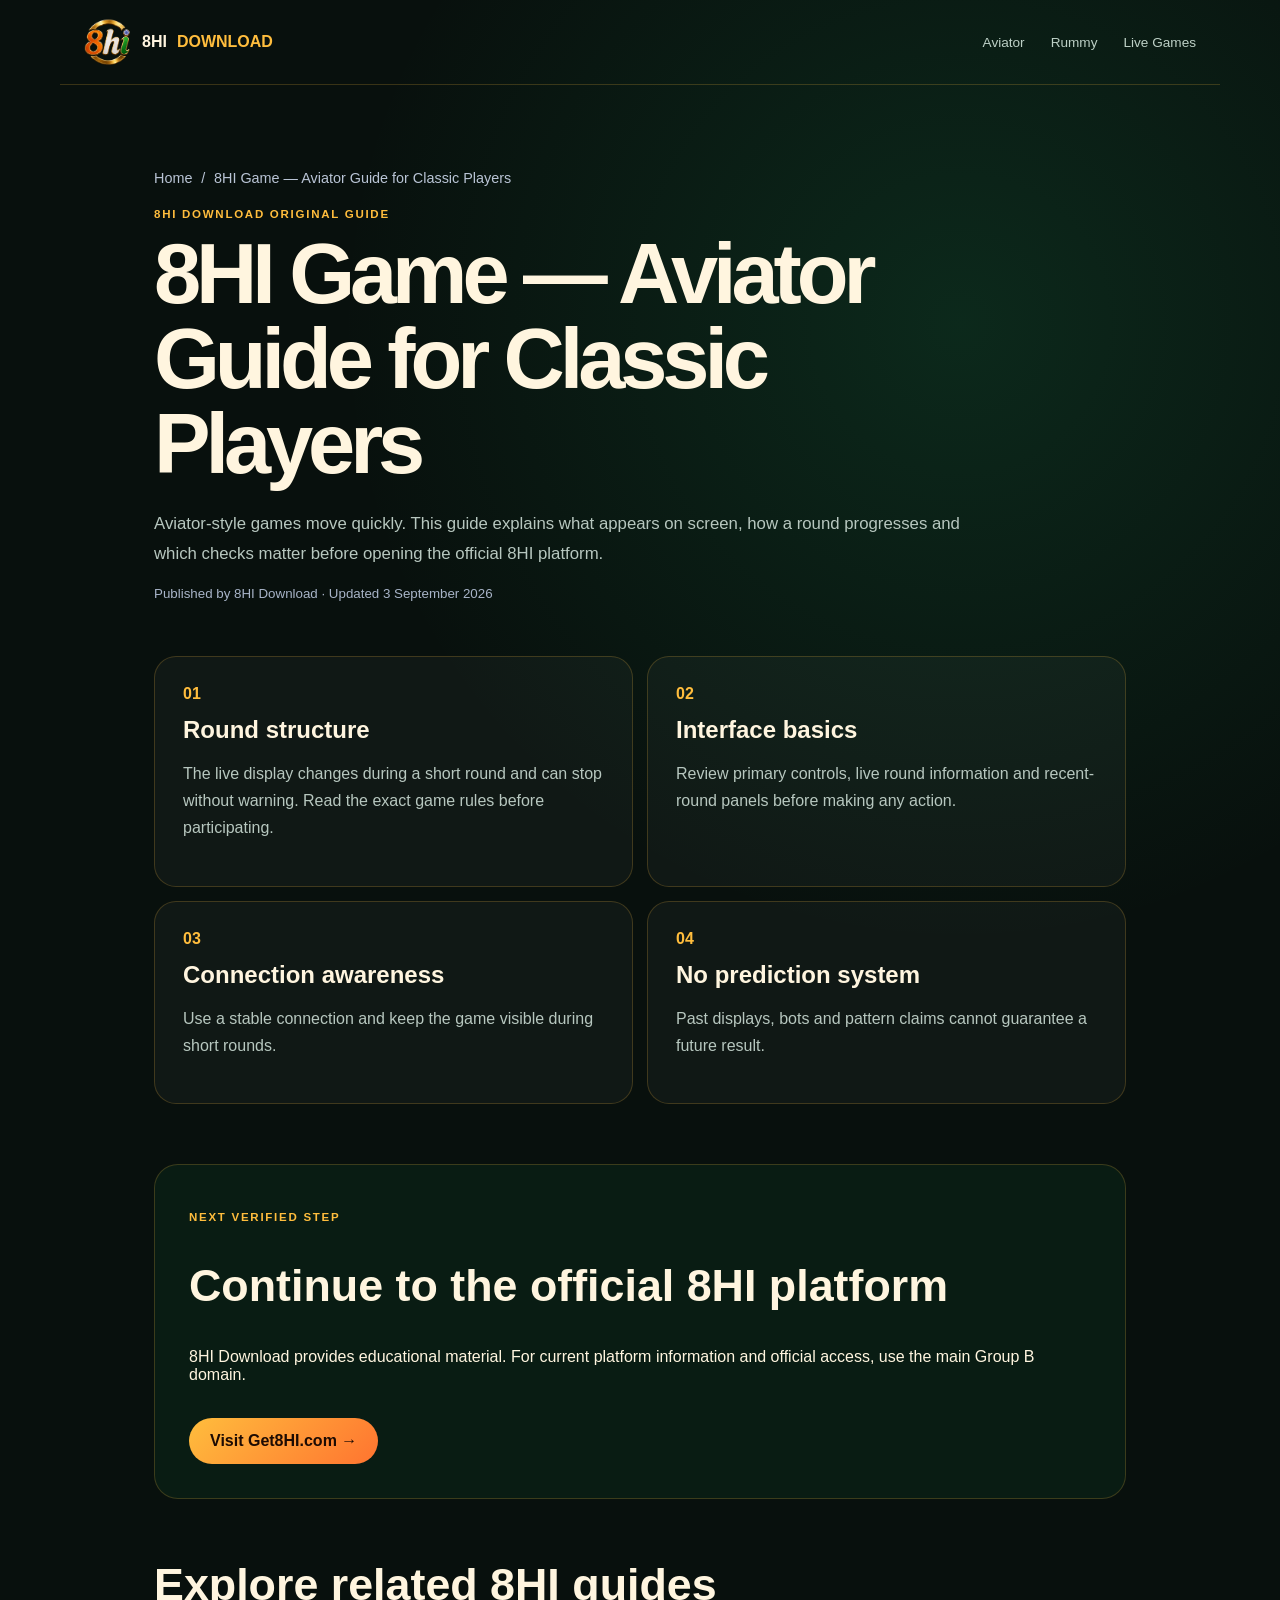
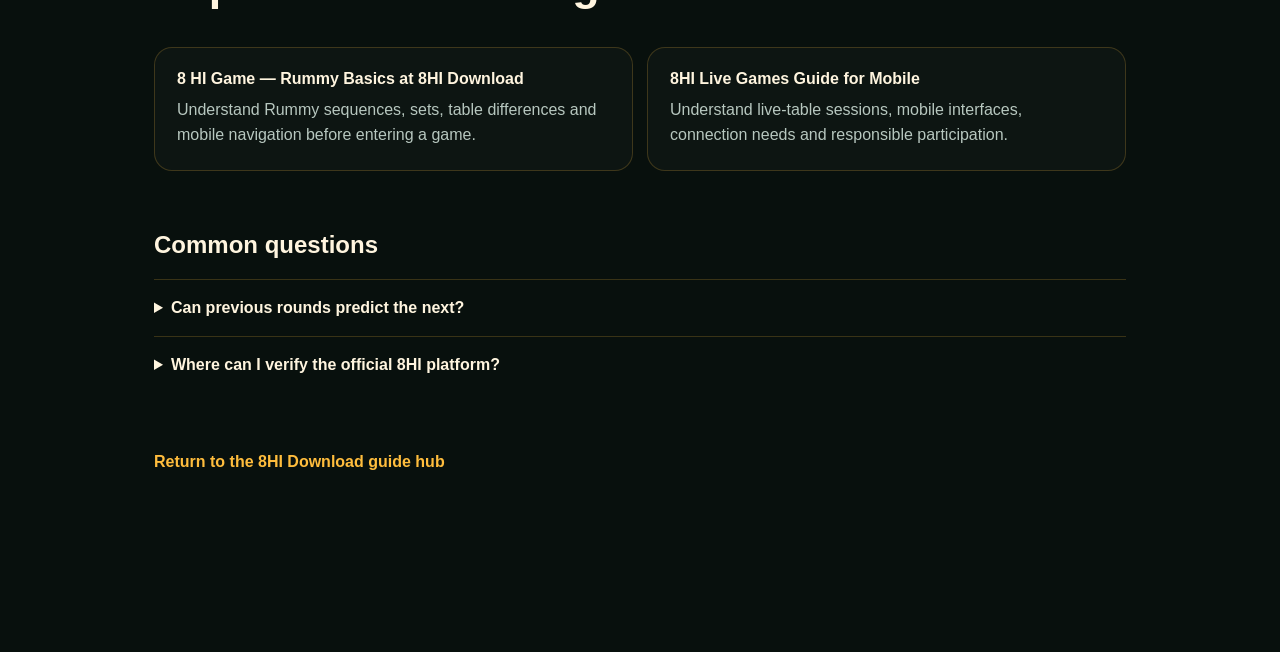
==== commit 3ba2ddcb: "Deepen support content and current APK guidance" ====
--- a/aviator/index.html
+++ b/aviator/index.html
@@ -1,2 +1,2 @@
 <!DOCTYPE html><html lang="en-IN"><head><meta charSet="utf-8"/><meta name="viewport" content="width=device-width, initial-scale=1"/><link rel="preload" href="/assets/8hi-mark.png" as="image"/><link rel="stylesheet" href="/_next/static/css/index.asVt8kmq.css" data-rsc-css-href="/_next/static/css/index.asVt8kmq.css" data-precedence="vite-rsc/importer-resources"/><link rel="stylesheet" href="/_next/static/css/page.CBwvNXzC.css" data-rsc-css-href="/_next/static/css/page.CBwvNXzC.css" data-precedence="vite-rsc/importer-resources"/><link rel="stylesheet" href="/_next/static/css/Seo.ypGJjSNi.css" data-rsc-css-href="/_next/static/css/Seo.ypGJjSNi.css" data-precedence="vite-rsc/importer-resources"/><link rel="modulepreload" fetchPriority="low" href="/_next/static/chunks/index-BQ0-oUy0.js"/><script src="/_next/static/chunks/rolldown-runtime-C60lm6uB.js" type="module" async=""></script><script src="/_next/static/chunks/framework-BgSIrAUN.js" type="module" async=""></script><link rel="modulepreload" href="/_next/static/chunks/layout-segment-context-BowPT3Re.js" crossorigin=""/><script>Object.assign(((self[Symbol.for("vinext.navigationRuntime")]??={bootstrap:{routeManifest:null},functions:{}}).bootstrap.rsc??={rsc:[]}),{params:{"slug":"aviator"},nav:{"pathname":"/aviator","searchParams":[]}})</script><link rel="modulepreload" href="/_next/static/chunks/index-BQ0-oUy0.js" />
-</head><body><main><script type="application/ld+json">{"@context":"https://schema.org","@graph":[{"@type":"Organization","@id":"https://8hidownload.com/#organization","name":"8HI Download","url":"https://8hidownload.com/","logo":{"@type":"ImageObject","url":"https://8hidownload.com/icon-512.png"}},{"@type":"WebSite","@id":"https://8hidownload.com/#website","name":"8HI Download","url":"https://8hidownload.com/","inLanguage":"en-IN","publisher":{"@id":"https://8hidownload.com/#organization"}},{"@type":"WebPage","name":"8HI Game — Aviator Guide for Classic Players","description":"Learn Aviator-style round flow, controls, connection considerations and responsible session habits.","url":"https://8hidownload.com/aviator","datePublished":"2026-08-31","dateModified":"2026-08-31","isPartOf":{"@id":"https://8hidownload.com/#website"}},{"@type":"BreadcrumbList","itemListElement":[{"@type":"ListItem","position":1,"name":"8HI Download","item":"https://8hidownload.com/"},{"@type":"ListItem","position":2,"name":"8HI Game — Aviator Guide for Classic Players","item":"https://8hidownload.com/aviator"}]},{"@type":"FAQPage","mainEntity":[{"@type":"Question","name":"Can previous rounds predict the next?","acceptedAnswer":{"@type":"Answer","text":"No. Historical results do not guarantee a future outcome."}},{"@type":"Question","name":"Where can I verify the official 8HI platform?","acceptedAnswer":{"@type":"Answer","text":"Use Get8HI.com, the main domain for Group B platform information."}}]}]}</script><header><a class="brand" href="/"><img src="/assets/8hi-mark.png" alt="8HI Download" width="48" height="48"/>8HI <b>DOWNLOAD</b></a><nav><a href="/aviator">Aviator</a><a href="/rummy">Rummy</a><a href="/live-games">Live Games</a></nav></header><article class="subpage"><nav class="crumb"><a href="/">Home</a><span>/</span><span>8HI Game — Aviator Guide for Classic Players</span></nav><p class="eyebrow">8HI DOWNLOAD ORIGINAL GUIDE</p><h1>8HI Game — Aviator Guide for Classic Players</h1><p class="intro">Aviator-style games move quickly. This guide explains what appears on screen, how a round progresses and which checks matter before opening the official 8HI platform.</p><small class="updated">Published by 8HI Download · Updated 3 September 2026</small><div class="subgrid"><section><b>0<!-- -->1</b><h2>Round structure</h2><p>The live display changes during a short round and can stop without warning. Read the exact game rules before participating.</p></section><section><b>0<!-- -->2</b><h2>Interface basics</h2><p>Review primary controls, live round information and recent-round panels before making any action.</p></section><section><b>0<!-- -->3</b><h2>Connection awareness</h2><p>Use a stable connection and keep the game visible during short rounds.</p></section><section><b>0<!-- -->4</b><h2>No prediction system</h2><p>Past displays, bots and pattern claims cannot guarantee a future result.</p></section></div><section class="official-cta"><p class="eyebrow">NEXT VERIFIED STEP</p><h2>Continue to the official 8HI platform</h2><p>8HI Download provides educational material. For current platform information and official access, use the main Group B domain.</p><a class="button" href="https://get8hi.com/">Visit Get8HI.com →</a></section><section class="related"><h2>Explore related 8HI guides</h2><div><a href="/rummy"><strong>8 HI Game — Rummy Basics at 8HI Download</strong><span>Understand Rummy sequences, sets, table differences and mobile navigation before entering a game.</span></a><a href="/live-games"><strong>8HI Live Games Guide for Mobile</strong><span>Understand live-table sessions, mobile interfaces, connection needs and responsible participation.</span></a></div></section><div class="faq"><h2>Common questions</h2><details><summary>Can previous rounds predict the next?</summary><p>No. Historical results do not guarantee a future outcome.</p></details><details><summary>Where can I verify the official 8HI platform?</summary><p>Use Get8HI.com, the main domain for Group B platform information.</p></details></div><a class="text-link" href="/">Return to the 8HI Download guide hub</a></article></main><!--$--><!--/$--><div hidden=""><!--$--><div hidden=""><title>8HI Game — Aviator Guide for Classic Players | 8HI Download</title><meta name="description" content="Learn Aviator-style round flow, controls, connection considerations and responsible session habits."><meta name="robots" content="index, follow"><meta name="googlebot" content="index, follow, max-image-preview:large, max-snippet:-1"><meta property="og:title" content="8HI Download — Verify Before Installing"><meta property="og:description" content="Release status and practical download safety checks for 2026."><meta property="og:url" content="https://8hidownload.com"><meta property="og:site_name" content="8HI Download"><meta property="og:type" content="website"><meta property="og:locale" content="en_IN"><meta property="og:image" content="https://8hidownload.com/og.png"><meta name="twitter:card" content="summary_large_image"><meta name="twitter:title" content="8HI Download — Verify Before Installing"><meta name="twitter:description" content="Release status and practical download safety checks for 2026."><meta name="twitter:image" content="https://8hidownload.com/og.png"><link rel="shortcut icon" href="/favicon.ico"><link rel="icon" href="/icon-48.png" type="image/png" sizes="48x48"><link rel="icon" href="/icon.png" type="image/png" sizes="96x96"><link rel="icon" href="/icon-192.png" type="image/png" sizes="192x192"><link rel="icon" href="/favicon.ico" type="image/x-icon" sizes="48x48"><link rel="apple-touch-icon" href="/icon-192.png" type="image/png" sizes="192x192"><link rel="manifest" href="/manifest.webmanifest"><link rel="canonical" href="https://8hidownload.com/aviator"></div><!--/$--></div><script type="module" src="/_next/static/chunks/index-BQ0-oUy0.js" id="_R_" async=""></script><script>((self[Symbol.for("vinext.navigationRuntime")]??={bootstrap:{routeManifest:null},functions:{}}).bootstrap.rsc??={rsc:[]}).rsc.push("4:I[\"d5075e13e03a\",[],\"Children\",1]\n")</script><script>((self[Symbol.for("vinext.navigationRuntime")]??={bootstrap:{routeManifest:null},functions:{}}).bootstrap.rsc??={rsc:[]}).rsc.push("5:I[\"f68a58624a56\",[],\"GlobalErrorBoundary\",1]\n")</script><script>((self[Symbol.for("vinext.navigationRuntime")]??={bootstrap:{routeManifest:null},functions:{}}).bootstrap.rsc??={rsc:[]}).rsc.push("6:I[\"ffd5c8636600\",[],\"default\",1]\n")</script><script>((self[Symbol.for("vinext.navigationRuntime")]??={bootstrap:{routeManifest:null},functions:{}}).bootstrap.rsc??={rsc:[]}).rsc.push("7:I[\"f68a58624a56\",[],\"ErrorBoundary\",1]\n")</script><script>((self[Symbol.for("vinext.navigationRuntime")]??={bootstrap:{routeManifest:null},functions:{}}).bootstrap.rsc??={rsc:[]}).rsc.push("8:I[\"ed53b9c3ef4a\",[],\"LayoutSegmentProvider\",1]\n")</script><script>((self[Symbol.for("vinext.navigationRuntime")]??={bootstrap:{routeManifest:null},functions:{}}).bootstrap.rsc??={rsc:[]}).rsc.push("9:I[\"d5075e13e03a\",[],\"Slot\",1]\n")</script><script>((self[Symbol.for("vinext.navigationRuntime")]??={bootstrap:{routeManifest:null},functions:{}}).bootstrap.rsc??={rsc:[]}).rsc.push("a:I[\"f68a58624a56\",[],\"NotFoundBoundary\",1]\n")</script><script>((self[Symbol.for("vinext.navigationRuntime")]??={bootstrap:{routeManifest:null},functions:{}}).bootstrap.rsc??={rsc:[]}).rsc.push("b:I[\"fe48302fca77\",[],\"AppRouterScrollTarget\",1]\n")</script><script>((self[Symbol.for("vinext.navigationRuntime")]??={bootstrap:{routeManifest:null},functions:{}}).bootstrap.rsc??={rsc:[]}).rsc.push("c:I[\"f68a58624a56\",[],\"RedirectBoundary\",1]\n")</script><script>((self[Symbol.for("vinext.navigationRuntime")]??={bootstrap:{routeManifest:null},functions:{}}).bootstrap.rsc??={rsc:[]}).rsc.push("d:\"$Sreact.suspense\"\n")</script><script>((self[Symbol.for("vinext.navigationRuntime")]??={bootstrap:{routeManifest:null},functions:{}}).bootstrap.rsc??={rsc:[]}).rsc.push(":HL[\"/_next/static/css/index.asVt8kmq.css\",\"style\"     ]\n")</script><script>((self[Symbol.for("vinext.navigationRuntime")]??={bootstrap:{routeManifest:null},functions:{}}).bootstrap.rsc??={rsc:[]}).rsc.push("0:{\"__route\":\"route:/aviator\",\"__interceptionContext\":null,\"__layoutIds\":[\"layout:/\"],\"__rootLayout\":\"/\",\"__sourcePage\":\"/[slug]/page\",\"__vinext_streaming_metadata_body:route:/aviator\":\"$L1\",\"__vinext_streaming_metadata_outlet:route:/aviator\":\"$L2\",\"page:/aviator\":\"$L3\",\"layout:/\":[[[[\"$\",\"link\",\"css:/_next/static/css/index.asVt8kmq.css\",{\"rel\":\"stylesheet\",\"precedence\":\"vite-rsc/importer-resources\",\"href\":\"/_next/static/css/index.asVt8kmq.css\",\"data-rsc-css-href\":\"/_next/static/css/index.asVt8kmq.css\"}],\"$undefined\"],[\"$\",\"html\",null,{\"lang\":\"en-IN\",\"children\":[\"$\",\"body\",null,{\"children\":[\"$\",\"$L4\",null,{}]}]}]],null],\"route:/aviator\":[[[\"$\",\"meta\",null,{\"charSet\":\"utf-8\"}],null,[[\"$\",\"meta\",\"0\",{\"name\":\"viewport\",\"content\":\"width=device-width, initial-scale=1\"}]]],[\"$\",\"$L5\",null,{\"fallback\":\"$6\",\"children\":[\"$\",\"$L7\",null,{\"fallback\":\"$6\",\"children\":[\"$\",\"$L8\",null,{\"providerId\":\"layout:/\",\"segmentMap\":{\"children\":[\"aviator\"]},\"children\":[\"$\",\"$L9\",null,{\"id\":\"layout:/\",\"parallelSlots\":\"$undefined\",\"children\":[\"$\",\"$La\",null,{\"resetKey\":\"slug|aviator|d\",\"fallback\":[\"$\",\"main\",null,{\"className\":\"subpage\",\"children\":[[\"$\",\"p\",null,{\"className\":\"eyebrow\",\"children\":\"404\"}],[\"$\",\"h1\",null,{\"children\":\"Guide not found\"}],[\"$\",\"p\",null,{\"className\":\"intro\",\"children\":\"This guide is not available in the 8HI Download library.\"}],[\"$\",\"a\",null,{\"className\":\"button\",\"href\":\"/\",\"children\":\"Return to 8HI Download\"}]]}],\"children\":[\"$\",\"$La\",null,{\"resetKey\":\"[\\\"slug|aviator|d\\\"]\",\"fallback\":[\"$\",\"main\",null,{\"className\":\"subpage\",\"children\":[[\"$\",\"p\",null,{\"className\":\"eyebrow\",\"children\":\"404\"}],[\"$\",\"h1\",null,{\"children\":\"Guide not found\"}],[\"$\",\"p\",null,{\"className\":\"intro\",\"children\":\"This guide is not available in the 8HI Download library.\"}],[\"$\",\"a\",null,{\"className\":\"button\",\"href\":\"/\",\"children\":\"Return to 8HI Download\"}]]}],\"children\":[\"$\",\"$Lb\",null,{\"children\":[\"$\",\"$Lc\",null,{\"children\":[[\"$\",\"$L8\",null,{\"providerId\":\"page:/aviator\",\"segmentMap\":{\"children\":[\"__PAGE__\"]},\"children\":[\"$\",\"$L9\",null,{\"id\":\"page:/aviator\"}]}],[\"$\",\"$d\",null,{\"fallback\":null,\"children\":[\"$\",\"$L9\",null,{\"id\":\"__vinext_streaming_metadata_outlet:route:/aviator\"}]}]]}]}]}]}]}]}]}]}],null,[\"$\",\"div\",null,{\"hidden\":true,\"children\":[\"$\",\"$d\",null,{\"fallback\":null,\"children\":[\"$\",\"$L9\",null,{\"id\":\"__vinext_streaming_metadata_body:route:/aviator\"}]}]}]],\"__layoutFlags\":{\"layout:/\":\"s\"},\"__artifactCompatibility\":{\"schemaVersion\":1,\"graphVersion\":\"app-route-graph:c75e66a7605490d9\",\"deploymentVersion\":\"7ef89b53-1658-4b72-861a-48c53cebe636\",\"appElementsSchemaVersion\":1,\"rscPayloadSchemaVersion\":1,\"rootBoundaryId\":\"/\",\"renderEpoch\":null},\"__renderObservation\":{\"schemaVersion\":1,\"output\":{\"kind\":\"app-rsc\",\"mountedSlotsFingerprint\":null,\"renderEpoch\":null,\"rootBoundaryId\":\"/\",\"routeId\":\"route:/aviator\"},\"completeness\":\"partial\",\"boundaryOutcome\":{\"kind\":\"unknown\"},\"requestApis\":[{\"kind\":\"connection\",\"status\":\"unknown\"},{\"kind\":\"cookies\",\"status\":\"unknown\"},{\"kind\":\"draftMode\",\"status\":\"unknown\"},{\"kind\":\"headers\",\"status\":\"unknown\"},{\"kind\":\"params\",\"status\":\"observed\"},{\"kind\":\"searchParams\",\"status\":\"unknown\"}],\"dynamicFetches\":[],\"cacheTags\":[\"/aviator\",\"_N_T_/[slug]/layout\",\"_N_T_/[slug]/page\",\"_N_T_/aviator\",\"_N_T_/layout\"],\"pathTags\":[\"/aviator\"],\"cacheability\":\"unknown\",\"downgrade\":{\"target\":\"freshRender\",\"reasons\":[{\"code\":\"CP_DOWNGRADE_CACHEABILITY_UNKNOWN\",\"target\":\"freshRender\"},{\"code\":\"CP_DOWNGRADE_INCOMPLETE_OBSERVATION\",\"completeness\":\"partial\",\"target\":\"freshRender\"},{\"code\":\"CP_DOWNGRADE_UNKNOWN_REQUEST_API\",\"requestApi\":\"connection\",\"target\":\"freshRender\"},{\"code\":\"CP_DOWNGRADE_UNKNOWN_REQUEST_API\",\"requestApi\":\"cookies\",\"target\":\"freshRender\"},{\"code\":\"CP_DOWNGRADE_UNKNOWN_REQUEST_API\",\"requestApi\":\"draftMode\",\"target\":\"freshRender\"},{\"code\":\"CP_DOWNGRADE_UNKNOWN_REQUEST_API\",\"requestApi\":\"headers\",\"target\":\"freshRender\"},{\"code\":\"CP_DOWNGRADE_PUBLIC_REQUEST_API\",\"requestApi\":\"params\",\"target\":\"publicVariant\"},{\"code\":\"CP_DOWNGRADE_UNKNOWN_REQUEST_API\",\"requestApi\":\"searchParams\",\"target\":\"freshRender\"}],\"fallback\":{\"kind\":\"breakerFallback\",\"code\":\"CP_PRIVATE_DYNAMIC_DOWNGRADE\",\"mode\":\"renderFresh\",\"scope\":\"affectedOutput\",\"fields\":{\"reasonCodes\":[\"CP_DOWNGRADE_CACHEABILITY_UNKNOWN\",\"CP_DOWNGRADE_INCOMPLETE_OBSERVATION\",\"CP_DOWNGRADE_UNKNOWN_REQUEST_API\",\"CP_DOWNGRADE_UNKNOWN_REQUEST_API\",\"CP_DOWNGRADE_UNKNOWN_REQUEST_API\",\"CP_DOWNGRADE_UNKNOWN_REQUEST_API\",\"CP_DOWNGRADE_PUBLIC_REQUEST_API\",\"CP_DOWNGRADE_UNKNOWN_REQUEST_API\"],\"target\":\"freshRender\"}},\"isPublicCacheCandidate\":false}}}\n")</script><script>((self[Symbol.for("vinext.navigationRuntime")]??={bootstrap:{routeManifest:null},functions:{}}).bootstrap.rsc??={rsc:[]}).rsc.push("e:T64c,")</script><script>((self[Symbol.for("vinext.navigationRuntime")]??={bootstrap:{routeManifest:null},functions:{}}).bootstrap.rsc??={rsc:[]}).rsc.push("\u003ctitle\u003e8HI Game — Aviator Guide for Classic Players | 8HI Download\u003c/title\u003e\u003cmeta name=\"description\" content=\"Learn Aviator-style round flow, controls, connection considerations and responsible session habits.\"\u003e\u003cmeta name=\"robots\" content=\"index, follow\"\u003e\u003cmeta name=\"googlebot\" content=\"index, follow, max-image-preview:large, max-snippet:-1\"\u003e\u003cmeta property=\"og:title\" content=\"8HI Download — Verify Before Installing\"\u003e\u003cmeta property=\"og:description\" content=\"Release status and practical download safety checks for 2026.\"\u003e\u003cmeta property=\"og:url\" content=\"https://8hidownload.com\"\u003e\u003cmeta property=\"og:site_name\" content=\"8HI Download\"\u003e\u003cmeta property=\"og:type\" content=\"website\"\u003e\u003cmeta property=\"og:locale\" content=\"en_IN\"\u003e\u003cmeta property=\"og:image\" content=\"https://8hidownload.com/og.png\"\u003e\u003cmeta name=\"twitter:card\" content=\"summary_large_image\"\u003e\u003cmeta name=\"twitter:title\" content=\"8HI Download — Verify Before Installing\"\u003e\u003cmeta name=\"twitter:description\" content=\"Release status and practical download safety checks for 2026.\"\u003e\u003cmeta name=\"twitter:image\" content=\"https://8hidownload.com/og.png\"\u003e\u003clink rel=\"shortcut icon\" href=\"/favicon.ico\"\u003e\u003clink rel=\"icon\" href=\"/icon-48.png\" type=\"image/png\" sizes=\"48x48\"\u003e\u003clink rel=\"icon\" href=\"/icon.png\" type=\"image/png\" sizes=\"96x96\"\u003e\u003clink rel=\"icon\" href=\"/icon-192.png\" type=\"image/png\" sizes=\"192x192\"\u003e\u003clink rel=\"icon\" href=\"/favicon.ico\" type=\"image/x-icon\" sizes=\"48x48\"\u003e\u003clink rel=\"apple-touch-icon\" href=\"/icon-192.png\" type=\"image/png\" sizes=\"192x192\"\u003e\u003clink rel=\"manifest\" href=\"/manifest.webmanifest\"\u003e\u003clink rel=\"canonical\" href=\"https://8hidownload.com/aviator\"\u003e")</script><script>((self[Symbol.for("vinext.navigationRuntime")]??={bootstrap:{routeManifest:null},functions:{}}).bootstrap.rsc??={rsc:[]}).rsc.push("1:[\"$\",\"div\",null,{\"hidden\":true,\"dangerouslySetInnerHTML\":{\"__html\":\"$e\"}}]\n")</script><script>((self[Symbol.for("vinext.navigationRuntime")]??={bootstrap:{routeManifest:null},functions:{}}).bootstrap.rsc??={rsc:[]}).rsc.push("2:null\n")</script><script>((self[Symbol.for("vinext.navigationRuntime")]??={bootstrap:{routeManifest:null},functions:{}}).bootstrap.rsc??={rsc:[]}).rsc.push(":HL[\"/_next/static/css/page.CBwvNXzC.css\",\"style\"     ]\n")</script><script>((self[Symbol.for("vinext.navigationRuntime")]??={bootstrap:{routeManifest:null},functions:{}}).bootstrap.rsc??={rsc:[]}).rsc.push(":HL[\"/_next/static/css/Seo.ypGJjSNi.css\",\"style\"     ]\n")</script><script>((self[Symbol.for("vinext.navigationRuntime")]??={bootstrap:{routeManifest:null},functions:{}}).bootstrap.rsc??={rsc:[]}).rsc.push("3:[[[\"$\",\"link\",\"css:/_next/static/css/page.CBwvNXzC.css\",{\"rel\":\"stylesheet\",\"precedence\":\"vite-rsc/importer-resources\",\"href\":\"/_next/static/css/page.CBwvNXzC.css\",\"data-rsc-css-href\":\"/_next/static/css/page.CBwvNXzC.css\"}],[\"$\",\"link\",\"css:/_next/static/css/Seo.ypGJjSNi.css\",{\"rel\":\"stylesheet\",\"precedence\":\"vite-rsc/importer-resources\",\"href\":\"/_next/static/css/Seo.ypGJjSNi.css\",\"data-rsc-css-href\":\"/_next/static/css/Seo.ypGJjSNi.css\"}],\"$undefined\"],\"$Lf\"]\n")</script><script>((self[Symbol.for("vinext.navigationRuntime")]??={bootstrap:{routeManifest:null},functions:{}}).bootstrap.rsc??={rsc:[]}).rsc.push(":HL[\"/assets/8hi-mark.png\",\"image\"]\n")</script><script>((self[Symbol.for("vinext.navigationRuntime")]??={bootstrap:{routeManifest:null},functions:{}}).bootstrap.rsc??={rsc:[]}).rsc.push("10:T5a7,")</script><script>((self[Symbol.for("vinext.navigationRuntime")]??={bootstrap:{routeManifest:null},functions:{}}).bootstrap.rsc??={rsc:[]}).rsc.push("{\"@context\":\"https://schema.org\",\"@graph\":[{\"@type\":\"Organization\",\"@id\":\"https://8hidownload.com/#organization\",\"name\":\"8HI Download\",\"url\":\"https://8hidownload.com/\",\"logo\":{\"@type\":\"ImageObject\",\"url\":\"https://8hidownload.com/icon-512.png\"}},{\"@type\":\"WebSite\",\"@id\":\"https://8hidownload.com/#website\",\"name\":\"8HI Download\",\"url\":\"https://8hidownload.com/\",\"inLanguage\":\"en-IN\",\"publisher\":{\"@id\":\"https://8hidownload.com/#organization\"}},{\"@type\":\"WebPage\",\"name\":\"8HI Game — Aviator Guide for Classic Players\",\"description\":\"Learn Aviator-style round flow, controls, connection considerations and responsible session habits.\",\"url\":\"https://8hidownload.com/aviator\",\"datePublished\":\"2026-08-31\",\"dateModified\":\"2026-08-31\",\"isPartOf\":{\"@id\":\"https://8hidownload.com/#website\"}},{\"@type\":\"BreadcrumbList\",\"itemListElement\":[{\"@type\":\"ListItem\",\"position\":1,\"name\":\"8HI Download\",\"item\":\"https://8hidownload.com/\"},{\"@type\":\"ListItem\",\"position\":2,\"name\":\"8HI Game — Aviator Guide for Classic Players\",\"item\":\"https://8hidownload.com/aviator\"}]},{\"@type\":\"FAQPage\",\"mainEntity\":[{\"@type\":\"Question\",\"name\":\"Can previous rounds predict the next?\",\"acceptedAnswer\":{\"@type\":\"Answer\",\"text\":\"No. Historical results do not guarantee a future outcome.\"}},{\"@type\":\"Question\",\"name\":\"Where can I verify the offi")</script><script>((self[Symbol.for("vinext.navigationRuntime")]??={bootstrap:{routeManifest:null},functions:{}}).bootstrap.rsc??={rsc:[]}).rsc.push("cial 8HI platform?\",\"acceptedAnswer\":{\"@type\":\"Answer\",\"text\":\"Use Get8HI.com, the main domain for Group B platform information.\"}}]}]}")</script><script>((self[Symbol.for("vinext.navigationRuntime")]??={bootstrap:{routeManifest:null},functions:{}}).bootstrap.rsc??={rsc:[]}).rsc.push("f:[\"$\",\"main\",null,{\"children\":[[[[\"$\",\"link\",\"css:/_next/static/css/Seo.ypGJjSNi.css\",{\"rel\":\"stylesheet\",\"precedence\":\"vite-rsc/importer-resources\",\"href\":\"/_next/static/css/Seo.ypGJjSNi.css\",\"data-rsc-css-href\":\"/_next/static/css/Seo.ypGJjSNi.css\"}],\"$undefined\"],[\"$\",\"script\",null,{\"type\":\"application/ld+json\",\"dangerouslySetInnerHTML\":{\"__html\":\"$10\"}}]],[\"$\",\"header\",null,{\"children\":[[\"$\",\"a\",null,{\"className\":\"brand\",\"href\":\"/\",\"children\":[[\"$\",\"img\",null,{\"src\":\"/assets/8hi-mark.png\",\"alt\":\"8HI Download\",\"width\":\"48\",\"height\":\"48\"}],\"8HI \",[\"$\",\"b\",null,{\"children\":\"DOWNLOAD\"}]]}],[\"$\",\"nav\",null,{\"children\":[[\"$\",\"a\",null,{\"href\":\"/aviator\",\"children\":\"Aviator\"}],[\"$\",\"a\",null,{\"href\":\"/rummy\",\"children\":\"Rummy\"}],[\"$\",\"a\",null,{\"href\":\"/live-games\",\"children\":\"Live Games\"}]]}]]}],[\"$\",\"article\",null,{\"className\":\"subpage\",\"children\":[[\"$\",\"nav\",null,{\"className\":\"crumb\",\"children\":[[\"$\",\"a\",null,{\"href\":\"/\",\"children\":\"Home\"}],[\"$\",\"span\",null,{\"children\":\"/\"}],[\"$\",\"span\",null,{\"children\":\"8HI Game — Aviator Guide for Classic Players\"}]]}],[\"$\",\"p\",null,{\"className\":\"eyebrow\",\"children\":\"8HI DOWNLOAD ORIGINAL GUIDE\"}],[\"$\",\"h1\",null,{\"children\":\"8HI Game — Aviator Guide for Classic Players\"}],[\"$\",\"p\",null,{\"className\":\"intro\",\"children\":\"Aviator-style games move quickly. This guide explains what appears on screen, how a round progresses and which checks matter before opening the official 8HI platform.\"}],[\"$\",\"small\",null,{\"className\":\"updated\",\"children\":\"Published by 8HI Download · Updated 3 September 2026\"}],[\"$\",\"div\",null,{\"className\":\"subgrid\",\"children\":[[\"$\",\"section\",\"Round structure\",{\"children\":[[\"$\",\"b\",null,{\"children\":[\"0\",1]}],[\"$\",\"h2\",null,{\"children\":\"Round structure\"}],[\"$\",\"p\",null,{\"children\":\"The live display changes during a short round and can stop without warning. Read the exact game rules before participating.\"}]]}],[\"$\",\"section\",\"Interface basics\",{\"children\":[[\"$\",\"b\",null,{\"children\":[\"0\",2]}],[\"$\",\"h2\",null,{\"children\":\"Interface basics\"}],[\"$\",\"p\",null,{\"children\":\"Review primary controls, live round information and recent-round panels before making any action.\"}]]}],[\"$\",\"section\",\"Connection awareness\",{\"children\":[[\"$\",\"b\",null,{\"children\":[\"0\",3]}],[\"$\",\"h2\",null,{\"children\":\"Connection awareness\"}],[\"$\",\"p\",null,{\"children\":\"Use a stable connection and keep the game visible during short rounds.\"}]]}],[\"$\",\"section\",\"No prediction system\",{\"children\":[[\"$\",\"b\",null,{\"children\":[\"0\",4]}],\"$L11\",\"$L12\"]}]]}],\"$L13\",\"$L14\",\"$L15\",\"$L16\"]}]]}]\n")</script><script>((self[Symbol.for("vinext.navigationRuntime")]??={bootstrap:{routeManifest:null},functions:{}}).bootstrap.rsc??={rsc:[]}).rsc.push("11:[\"$\",\"h2\",null,{\"children\":\"No prediction system\"}]\n")</script><script>((self[Symbol.for("vinext.navigationRuntime")]??={bootstrap:{routeManifest:null},functions:{}}).bootstrap.rsc??={rsc:[]}).rsc.push("12:[\"$\",\"p\",null,{\"children\":\"Past displays, bots and pattern claims cannot guarantee a future result.\"}]\n")</script><script>((self[Symbol.for("vinext.navigationRuntime")]??={bootstrap:{routeManifest:null},functions:{}}).bootstrap.rsc??={rsc:[]}).rsc.push("13:[\"$\",\"section\",null,{\"className\":\"official-cta\",\"children\":[[\"$\",\"p\",null,{\"className\":\"eyebrow\",\"children\":\"NEXT VERIFIED STEP\"}],[\"$\",\"h2\",null,{\"children\":\"Continue to the official 8HI platform\"}],[\"$\",\"p\",null,{\"children\":\"8HI Download provides educational material. For current platform information and official access, use the main Group B domain.\"}],[\"$\",\"a\",null,{\"className\":\"button\",\"href\":\"https://get8hi.com/\",\"children\":\"Visit Get8HI.com →\"}]]}]\n")</script><script>((self[Symbol.for("vinext.navigationRuntime")]??={bootstrap:{routeManifest:null},functions:{}}).bootstrap.rsc??={rsc:[]}).rsc.push("14:[\"$\",\"section\",null,{\"className\":\"related\",\"children\":[[\"$\",\"h2\",null,{\"children\":\"Explore related 8HI guides\"}],[\"$\",\"div\",null,{\"children\":[[\"$\",\"a\",\"rummy\",{\"href\":\"/rummy\",\"children\":[[\"$\",\"strong\",null,{\"children\":\"8 HI Game — Rummy Basics at 8HI Download\"}],[\"$\",\"span\",null,{\"children\":\"Understand Rummy sequences, sets, table differences and mobile navigation before entering a game.\"}]]}],[\"$\",\"a\",\"live-games\",{\"href\":\"/live-games\",\"children\":[[\"$\",\"strong\",null,{\"children\":\"8HI Live Games Guide for Mobile\"}],[\"$\",\"span\",null,{\"children\":\"Understand live-table sessions, mobile interfaces, connection needs and responsible participation.\"}]]}]]}]]}]\n")</script><script>((self[Symbol.for("vinext.navigationRuntime")]??={bootstrap:{routeManifest:null},functions:{}}).bootstrap.rsc??={rsc:[]}).rsc.push("15:[\"$\",\"div\",null,{\"className\":\"faq\",\"children\":[[\"$\",\"h2\",null,{\"children\":\"Common questions\"}],[[\"$\",\"details\",\"Can previous rounds predict the next?\",{\"children\":[[\"$\",\"summary\",null,{\"children\":\"Can previous rounds predict the next?\"}],[\"$\",\"p\",null,{\"children\":\"No. Historical results do not guarantee a future outcome.\"}]]}],[\"$\",\"details\",\"Where can I verify the official 8HI platform?\",{\"children\":[[\"$\",\"summary\",null,{\"children\":\"Where can I verify the official 8HI platform?\"}],[\"$\",\"p\",null,{\"children\":\"Use Get8HI.com, the main domain for Group B platform information.\"}]]}]]]}]\n")</script><script>((self[Symbol.for("vinext.navigationRuntime")]??={bootstrap:{routeManifest:null},functions:{}}).bootstrap.rsc??={rsc:[]}).rsc.push("16:[\"$\",\"a\",null,{\"className\":\"text-link\",\"href\":\"/\",\"children\":\"Return to the 8HI Download guide hub\"}]\n")</script><script>Object.assign(((self[Symbol.for("vinext.navigationRuntime")]??={bootstrap:{routeManifest:null},functions:{}}).bootstrap.rsc??={rsc:[]}),{"initialCacheKind":"static"});((self[Symbol.for("vinext.navigationRuntime")]??={bootstrap:{routeManifest:null},functions:{}}).bootstrap.rsc??={rsc:[]}).done=true</script><script src="/download-ready.js" defer></script><script src="/support-navigation.js" defer></script></body></html>+</head><body><main><script type="application/ld+json">{"@context":"https://schema.org","@graph":[{"@type":"Organization","@id":"https://8hidownload.com/#organization","name":"8HI Download","url":"https://8hidownload.com/","logo":{"@type":"ImageObject","url":"https://8hidownload.com/icon-512.png"}},{"@type":"WebSite","@id":"https://8hidownload.com/#website","name":"8HI Download","url":"https://8hidownload.com/","inLanguage":"en-IN","publisher":{"@id":"https://8hidownload.com/#organization"}},{"@type":"WebPage","name":"8HI Game — Aviator Guide for Classic Players","description":"Learn Aviator-style round flow, controls, connection considerations and responsible session habits.","url":"https://8hidownload.com/aviator","datePublished":"2026-08-31","dateModified":"2026-08-31","isPartOf":{"@id":"https://8hidownload.com/#website"}},{"@type":"BreadcrumbList","itemListElement":[{"@type":"ListItem","position":1,"name":"8HI Download","item":"https://8hidownload.com/"},{"@type":"ListItem","position":2,"name":"8HI Game — Aviator Guide for Classic Players","item":"https://8hidownload.com/aviator"}]},{"@type":"FAQPage","mainEntity":[{"@type":"Question","name":"Can previous rounds predict the next?","acceptedAnswer":{"@type":"Answer","text":"No. Historical results do not guarantee a future outcome."}},{"@type":"Question","name":"Where can I verify the official 8HI platform?","acceptedAnswer":{"@type":"Answer","text":"Use Get8HI.com, the main domain for Group B platform information."}}]}]}</script><header><a class="brand" href="/"><img src="/assets/8hi-mark.png" alt="8HI Download" width="48" height="48"/>8HI <b>DOWNLOAD</b></a><nav><a href="/aviator">Aviator</a><a href="/rummy">Rummy</a><a href="/live-games">Live Games</a></nav></header><article class="subpage"><nav class="crumb"><a href="/">Home</a><span>/</span><span>8HI Game — Aviator Guide for Classic Players</span></nav><p class="eyebrow">8HI DOWNLOAD ORIGINAL GUIDE</p><h1>8HI Game — Aviator Guide for Classic Players</h1><p class="intro">Aviator-style games move quickly. This guide explains what appears on screen, how a round progresses and which checks matter before opening the official 8HI platform.</p><small class="updated">Published by 8HI Download · Updated 3 September 2026</small><div class="subgrid"><section><b>0<!-- -->1</b><h2>Round structure</h2><p>The live display changes during a short round and can stop without warning. Read the exact game rules before participating.</p></section><section><b>0<!-- -->2</b><h2>Interface basics</h2><p>Review primary controls, live round information and recent-round panels before making any action.</p></section><section><b>0<!-- -->3</b><h2>Connection awareness</h2><p>Use a stable connection and keep the game visible during short rounds.</p></section><section><b>0<!-- -->4</b><h2>No prediction system</h2><p>Past displays, bots and pattern claims cannot guarantee a future result.</p></section></div><section class="official-cta"><p class="eyebrow">NEXT VERIFIED STEP</p><h2>Continue to the official 8HI platform</h2><p>8HI Download provides educational material. For current platform information and official access, use the main Group B domain.</p><a class="button" href="https://get8hi.com/">Visit Get8HI.com →</a></section><section class="related"><h2>Explore related 8HI guides</h2><div><a href="/rummy"><strong>8 HI Game — Rummy Basics at 8HI Download</strong><span>Understand Rummy sequences, sets, table differences and mobile navigation before entering a game.</span></a><a href="/live-games"><strong>8HI Live Games Guide for Mobile</strong><span>Understand live-table sessions, mobile interfaces, connection needs and responsible participation.</span></a></div></section><div class="faq"><h2>Common questions</h2><details><summary>Can previous rounds predict the next?</summary><p>No. Historical results do not guarantee a future outcome.</p></details><details><summary>Where can I verify the official 8HI platform?</summary><p>Use Get8HI.com, the main domain for Group B platform information.</p></details></div><a class="text-link" href="/">Return to the 8HI Download guide hub</a></article><style id="support-depth-style">  .support-depth{max-width:1120px;margin:64px auto;padding:0 22px;color:inherit;font-family:system-ui,-apple-system,sans-serif}.support-depth__intro{padding:30px;border:1px solid rgba(72,220,194,.3);border-radius:24px;background:linear-gradient(145deg,rgba(19,68,63,.22),rgba(5,18,18,.08))}.support-depth__eyebrow{margin:0 0 8px;font-size:12px;font-weight:900;letter-spacing:.12em;text-transform:uppercase;color:#32d9bc}.support-depth h2{margin:0 0 14px;font-size:clamp(26px,4vw,42px);line-height:1.08}.support-depth h3{margin:0 0 9px;font-size:19px}.support-depth p{font-size:15px;line-height:1.72}.support-depth__grid{display:grid;grid-template-columns:repeat(2,minmax(0,1fr));gap:16px;margin:22px 0}.support-depth article,.support-depth details{padding:22px;border:1px solid rgba(127,160,155,.24);border-radius:18px;background:rgba(8,24,23,.08)}.support-depth__links{display:flex;flex-wrap:wrap;gap:10px;margin-top:20px}.support-depth__links a{display:inline-flex;min-height:48px;align-items:center;padding:0 18px;border-radius:12px;font-weight:900;text-decoration:none}.support-depth__primary{background:#35e0c1;color:#031513!important}.support-depth__secondary{border:1px solid currentColor;color:inherit!important}.support-depth details{margin-top:10px}.support-depth summary{cursor:pointer;font-weight:850;line-height:1.4}.support-depth details p{margin-bottom:0}.support-depth__disclosure{opacity:.78;font-size:13px!important}@media(max-width:680px){.support-depth{margin:44px auto;padding:0 14px}.support-depth__intro{padding:23px 18px}.support-depth__grid{grid-template-columns:1fr}.support-depth article{padding:19px}.support-depth__links{display:grid}.support-depth__links a{justify-content:center;min-height:52px}}</style><section class="support-depth" aria-labelledby="support-depth-title">  <div class="support-depth__intro">    <p class="support-depth__eyebrow">Verified 8HI support · Updated for 2026</p>    <h2 id="support-depth-title">8HI download centre: a clear route to get8hi.com</h2>    <p><strong>8hidownload.com</strong> is a focused support resource for verified release and download checks. It explains release status, file source, version notes and safe installation steps. The website does not replace the main platform. When you are ready to continue, use the clearly marked link to <strong>get8hi.com</strong> or the verified APK button.</p>    <p>Our purpose is to reduce confusion caused by similar search phrases such as 8HI app, 8HI APK, 8HI download, 8HI.COM and 8HI new version 2026. Every important action is separated into two choices: open the main website for current platform information, or download the verified Android package.</p>    <div class="support-depth__links"><a class="support-depth__primary" href="https://get8hi.com/">Open get8hi.com →</a><a class="support-depth__secondary" href="https://cocosapk.arkbotita85.com/apk/DNjfxApS/1750/8HI_1750_1773.apk" download="8HI_1750_1773.apk" rel="nofollow">Download 8HI APK</a></div>  </div>  <div class="support-depth__grid">    <article><h3>1. Confirm the official destination</h3><p>Check the address bar before continuing. This guide links directly to <strong>get8hi.com</strong>. Avoid copied pages, shortened links and files sent through unknown messages. A clear domain check is the first step before using any app or APK.</p></article>    <article><h3>2. Review the 2026 release details</h3><p>Before installation, compare the published file name, release description and Android requirements. The current verified package uses the file name <strong>8HI_1750_1773.apk</strong>. If a different file appears, return to this guide and use the verified button.</p></article>    <article><h3>3. Prepare your Android device</h3><p>Keep sufficient storage available, use a stable connection and retain Android security scanning. Do not disable protection permanently. After installation, remove unnecessary installer copies and obtain future versions only through the same verified route.</p></article>    <article><h3>4. Understand this support domain</h3><p>This domain provides a specific reference instead of pretending to be another main website. Its role is to answer focused search questions, publish practical checks and guide visitors toward <strong>get8hi.com</strong> with a prominent, consistent action.</p></article>  </div>  <h2>Frequently asked questions</h2>  <details><summary>Is 8hidownload.com the main 8HI website?</summary><p>No. It is a support guide. The main destination for this group is <a href="https://get8hi.com/">get8hi.com</a>. The large main-site button is available at the top and bottom of every page.</p></details>  <details><summary>Where is the current 8HI APK download?</summary><p>Use the verified Download APK button on this page. It points to the current package named 8HI_1750_1773.apk. Check the file name before opening the installer.</p></details>  <details><summary>Can I use this guide on a mobile screen?</summary><p>Yes. The navigation, content cards and fixed action panel are designed for narrow screens, large touch targets and safe spacing around the bottom edge of modern phones.</p></details>  <details><summary>How do I find the new version in the future?</summary><p>Return to 8hidownload.com or open get8hi.com. Updated version information should be verified against the published file name and release notes before replacing an installed copy.</p></details>  <p class="support-depth__disclosure">Support information only. Keep account details private, use strong passwords and never share verification codes with third parties.</p></section></main><!--$--><!--/$--><div hidden=""><!--$--><div hidden=""><title>8HI Game — Aviator Guide for Classic Players | 8HI Download</title><meta name="description" content="Learn Aviator-style round flow, controls, connection considerations and responsible session habits."><meta name="robots" content="index, follow"><meta name="googlebot" content="index, follow, max-image-preview:large, max-snippet:-1"><meta property="og:title" content="8HI Download — Verify Before Installing"><meta property="og:description" content="Release status and practical download safety checks for 2026."><meta property="og:url" content="https://8hidownload.com"><meta property="og:site_name" content="8HI Download"><meta property="og:type" content="website"><meta property="og:locale" content="en_IN"><meta property="og:image" content="https://8hidownload.com/og.png"><meta name="twitter:card" content="summary_large_image"><meta name="twitter:title" content="8HI Download — Verify Before Installing"><meta name="twitter:description" content="Release status and practical download safety checks for 2026."><meta name="twitter:image" content="https://8hidownload.com/og.png"><link rel="shortcut icon" href="/favicon.ico"><link rel="icon" href="/icon-48.png" type="image/png" sizes="48x48"><link rel="icon" href="/icon.png" type="image/png" sizes="96x96"><link rel="icon" href="/icon-192.png" type="image/png" sizes="192x192"><link rel="icon" href="/favicon.ico" type="image/x-icon" sizes="48x48"><link rel="apple-touch-icon" href="/icon-192.png" type="image/png" sizes="192x192"><link rel="manifest" href="/manifest.webmanifest"><link rel="canonical" href="https://8hidownload.com/aviator"></div><!--/$--></div><script type="module" src="/_next/static/chunks/index-BQ0-oUy0.js" id="_R_" async=""></script><script>((self[Symbol.for("vinext.navigationRuntime")]??={bootstrap:{routeManifest:null},functions:{}}).bootstrap.rsc??={rsc:[]}).rsc.push("4:I[\"d5075e13e03a\",[],\"Children\",1]\n")</script><script>((self[Symbol.for("vinext.navigationRuntime")]??={bootstrap:{routeManifest:null},functions:{}}).bootstrap.rsc??={rsc:[]}).rsc.push("5:I[\"f68a58624a56\",[],\"GlobalErrorBoundary\",1]\n")</script><script>((self[Symbol.for("vinext.navigationRuntime")]??={bootstrap:{routeManifest:null},functions:{}}).bootstrap.rsc??={rsc:[]}).rsc.push("6:I[\"ffd5c8636600\",[],\"default\",1]\n")</script><script>((self[Symbol.for("vinext.navigationRuntime")]??={bootstrap:{routeManifest:null},functions:{}}).bootstrap.rsc??={rsc:[]}).rsc.push("7:I[\"f68a58624a56\",[],\"ErrorBoundary\",1]\n")</script><script>((self[Symbol.for("vinext.navigationRuntime")]??={bootstrap:{routeManifest:null},functions:{}}).bootstrap.rsc??={rsc:[]}).rsc.push("8:I[\"ed53b9c3ef4a\",[],\"LayoutSegmentProvider\",1]\n")</script><script>((self[Symbol.for("vinext.navigationRuntime")]??={bootstrap:{routeManifest:null},functions:{}}).bootstrap.rsc??={rsc:[]}).rsc.push("9:I[\"d5075e13e03a\",[],\"Slot\",1]\n")</script><script>((self[Symbol.for("vinext.navigationRuntime")]??={bootstrap:{routeManifest:null},functions:{}}).bootstrap.rsc??={rsc:[]}).rsc.push("a:I[\"f68a58624a56\",[],\"NotFoundBoundary\",1]\n")</script><script>((self[Symbol.for("vinext.navigationRuntime")]??={bootstrap:{routeManifest:null},functions:{}}).bootstrap.rsc??={rsc:[]}).rsc.push("b:I[\"fe48302fca77\",[],\"AppRouterScrollTarget\",1]\n")</script><script>((self[Symbol.for("vinext.navigationRuntime")]??={bootstrap:{routeManifest:null},functions:{}}).bootstrap.rsc??={rsc:[]}).rsc.push("c:I[\"f68a58624a56\",[],\"RedirectBoundary\",1]\n")</script><script>((self[Symbol.for("vinext.navigationRuntime")]??={bootstrap:{routeManifest:null},functions:{}}).bootstrap.rsc??={rsc:[]}).rsc.push("d:\"$Sreact.suspense\"\n")</script><script>((self[Symbol.for("vinext.navigationRuntime")]??={bootstrap:{routeManifest:null},functions:{}}).bootstrap.rsc??={rsc:[]}).rsc.push(":HL[\"/_next/static/css/index.asVt8kmq.css\",\"style\"     ]\n")</script><script>((self[Symbol.for("vinext.navigationRuntime")]??={bootstrap:{routeManifest:null},functions:{}}).bootstrap.rsc??={rsc:[]}).rsc.push("0:{\"__route\":\"route:/aviator\",\"__interceptionContext\":null,\"__layoutIds\":[\"layout:/\"],\"__rootLayout\":\"/\",\"__sourcePage\":\"/[slug]/page\",\"__vinext_streaming_metadata_body:route:/aviator\":\"$L1\",\"__vinext_streaming_metadata_outlet:route:/aviator\":\"$L2\",\"page:/aviator\":\"$L3\",\"layout:/\":[[[[\"$\",\"link\",\"css:/_next/static/css/index.asVt8kmq.css\",{\"rel\":\"stylesheet\",\"precedence\":\"vite-rsc/importer-resources\",\"href\":\"/_next/static/css/index.asVt8kmq.css\",\"data-rsc-css-href\":\"/_next/static/css/index.asVt8kmq.css\"}],\"$undefined\"],[\"$\",\"html\",null,{\"lang\":\"en-IN\",\"children\":[\"$\",\"body\",null,{\"children\":[\"$\",\"$L4\",null,{}]}]}]],null],\"route:/aviator\":[[[\"$\",\"meta\",null,{\"charSet\":\"utf-8\"}],null,[[\"$\",\"meta\",\"0\",{\"name\":\"viewport\",\"content\":\"width=device-width, initial-scale=1\"}]]],[\"$\",\"$L5\",null,{\"fallback\":\"$6\",\"children\":[\"$\",\"$L7\",null,{\"fallback\":\"$6\",\"children\":[\"$\",\"$L8\",null,{\"providerId\":\"layout:/\",\"segmentMap\":{\"children\":[\"aviator\"]},\"children\":[\"$\",\"$L9\",null,{\"id\":\"layout:/\",\"parallelSlots\":\"$undefined\",\"children\":[\"$\",\"$La\",null,{\"resetKey\":\"slug|aviator|d\",\"fallback\":[\"$\",\"main\",null,{\"className\":\"subpage\",\"children\":[[\"$\",\"p\",null,{\"className\":\"eyebrow\",\"children\":\"404\"}],[\"$\",\"h1\",null,{\"children\":\"Guide not found\"}],[\"$\",\"p\",null,{\"className\":\"intro\",\"children\":\"This guide is not available in the 8HI Download library.\"}],[\"$\",\"a\",null,{\"className\":\"button\",\"href\":\"/\",\"children\":\"Return to 8HI Download\"}]]}],\"children\":[\"$\",\"$La\",null,{\"resetKey\":\"[\\\"slug|aviator|d\\\"]\",\"fallback\":[\"$\",\"main\",null,{\"className\":\"subpage\",\"children\":[[\"$\",\"p\",null,{\"className\":\"eyebrow\",\"children\":\"404\"}],[\"$\",\"h1\",null,{\"children\":\"Guide not found\"}],[\"$\",\"p\",null,{\"className\":\"intro\",\"children\":\"This guide is not available in the 8HI Download library.\"}],[\"$\",\"a\",null,{\"className\":\"button\",\"href\":\"/\",\"children\":\"Return to 8HI Download\"}]]}],\"children\":[\"$\",\"$Lb\",null,{\"children\":[\"$\",\"$Lc\",null,{\"children\":[[\"$\",\"$L8\",null,{\"providerId\":\"page:/aviator\",\"segmentMap\":{\"children\":[\"__PAGE__\"]},\"children\":[\"$\",\"$L9\",null,{\"id\":\"page:/aviator\"}]}],[\"$\",\"$d\",null,{\"fallback\":null,\"children\":[\"$\",\"$L9\",null,{\"id\":\"__vinext_streaming_metadata_outlet:route:/aviator\"}]}]]}]}]}]}]}]}]}]}],null,[\"$\",\"div\",null,{\"hidden\":true,\"children\":[\"$\",\"$d\",null,{\"fallback\":null,\"children\":[\"$\",\"$L9\",null,{\"id\":\"__vinext_streaming_metadata_body:route:/aviator\"}]}]}]],\"__layoutFlags\":{\"layout:/\":\"s\"},\"__artifactCompatibility\":{\"schemaVersion\":1,\"graphVersion\":\"app-route-graph:c75e66a7605490d9\",\"deploymentVersion\":\"7ef89b53-1658-4b72-861a-48c53cebe636\",\"appElementsSchemaVersion\":1,\"rscPayloadSchemaVersion\":1,\"rootBoundaryId\":\"/\",\"renderEpoch\":null},\"__renderObservation\":{\"schemaVersion\":1,\"output\":{\"kind\":\"app-rsc\",\"mountedSlotsFingerprint\":null,\"renderEpoch\":null,\"rootBoundaryId\":\"/\",\"routeId\":\"route:/aviator\"},\"completeness\":\"partial\",\"boundaryOutcome\":{\"kind\":\"unknown\"},\"requestApis\":[{\"kind\":\"connection\",\"status\":\"unknown\"},{\"kind\":\"cookies\",\"status\":\"unknown\"},{\"kind\":\"draftMode\",\"status\":\"unknown\"},{\"kind\":\"headers\",\"status\":\"unknown\"},{\"kind\":\"params\",\"status\":\"observed\"},{\"kind\":\"searchParams\",\"status\":\"unknown\"}],\"dynamicFetches\":[],\"cacheTags\":[\"/aviator\",\"_N_T_/[slug]/layout\",\"_N_T_/[slug]/page\",\"_N_T_/aviator\",\"_N_T_/layout\"],\"pathTags\":[\"/aviator\"],\"cacheability\":\"unknown\",\"downgrade\":{\"target\":\"freshRender\",\"reasons\":[{\"code\":\"CP_DOWNGRADE_CACHEABILITY_UNKNOWN\",\"target\":\"freshRender\"},{\"code\":\"CP_DOWNGRADE_INCOMPLETE_OBSERVATION\",\"completeness\":\"partial\",\"target\":\"freshRender\"},{\"code\":\"CP_DOWNGRADE_UNKNOWN_REQUEST_API\",\"requestApi\":\"connection\",\"target\":\"freshRender\"},{\"code\":\"CP_DOWNGRADE_UNKNOWN_REQUEST_API\",\"requestApi\":\"cookies\",\"target\":\"freshRender\"},{\"code\":\"CP_DOWNGRADE_UNKNOWN_REQUEST_API\",\"requestApi\":\"draftMode\",\"target\":\"freshRender\"},{\"code\":\"CP_DOWNGRADE_UNKNOWN_REQUEST_API\",\"requestApi\":\"headers\",\"target\":\"freshRender\"},{\"code\":\"CP_DOWNGRADE_PUBLIC_REQUEST_API\",\"requestApi\":\"params\",\"target\":\"publicVariant\"},{\"code\":\"CP_DOWNGRADE_UNKNOWN_REQUEST_API\",\"requestApi\":\"searchParams\",\"target\":\"freshRender\"}],\"fallback\":{\"kind\":\"breakerFallback\",\"code\":\"CP_PRIVATE_DYNAMIC_DOWNGRADE\",\"mode\":\"renderFresh\",\"scope\":\"affectedOutput\",\"fields\":{\"reasonCodes\":[\"CP_DOWNGRADE_CACHEABILITY_UNKNOWN\",\"CP_DOWNGRADE_INCOMPLETE_OBSERVATION\",\"CP_DOWNGRADE_UNKNOWN_REQUEST_API\",\"CP_DOWNGRADE_UNKNOWN_REQUEST_API\",\"CP_DOWNGRADE_UNKNOWN_REQUEST_API\",\"CP_DOWNGRADE_UNKNOWN_REQUEST_API\",\"CP_DOWNGRADE_PUBLIC_REQUEST_API\",\"CP_DOWNGRADE_UNKNOWN_REQUEST_API\"],\"target\":\"freshRender\"}},\"isPublicCacheCandidate\":false}}}\n")</script><script>((self[Symbol.for("vinext.navigationRuntime")]??={bootstrap:{routeManifest:null},functions:{}}).bootstrap.rsc??={rsc:[]}).rsc.push("e:T64c,")</script><script>((self[Symbol.for("vinext.navigationRuntime")]??={bootstrap:{routeManifest:null},functions:{}}).bootstrap.rsc??={rsc:[]}).rsc.push("\u003ctitle\u003e8HI Game — Aviator Guide for Classic Players | 8HI Download\u003c/title\u003e\u003cmeta name=\"description\" content=\"Learn Aviator-style round flow, controls, connection considerations and responsible session habits.\"\u003e\u003cmeta name=\"robots\" content=\"index, follow\"\u003e\u003cmeta name=\"googlebot\" content=\"index, follow, max-image-preview:large, max-snippet:-1\"\u003e\u003cmeta property=\"og:title\" content=\"8HI Download — Verify Before Installing\"\u003e\u003cmeta property=\"og:description\" content=\"Release status and practical download safety checks for 2026.\"\u003e\u003cmeta property=\"og:url\" content=\"https://8hidownload.com\"\u003e\u003cmeta property=\"og:site_name\" content=\"8HI Download\"\u003e\u003cmeta property=\"og:type\" content=\"website\"\u003e\u003cmeta property=\"og:locale\" content=\"en_IN\"\u003e\u003cmeta property=\"og:image\" content=\"https://8hidownload.com/og.png\"\u003e\u003cmeta name=\"twitter:card\" content=\"summary_large_image\"\u003e\u003cmeta name=\"twitter:title\" content=\"8HI Download — Verify Before Installing\"\u003e\u003cmeta name=\"twitter:description\" content=\"Release status and practical download safety checks for 2026.\"\u003e\u003cmeta name=\"twitter:image\" content=\"https://8hidownload.com/og.png\"\u003e\u003clink rel=\"shortcut icon\" href=\"/favicon.ico\"\u003e\u003clink rel=\"icon\" href=\"/icon-48.png\" type=\"image/png\" sizes=\"48x48\"\u003e\u003clink rel=\"icon\" href=\"/icon.png\" type=\"image/png\" sizes=\"96x96\"\u003e\u003clink rel=\"icon\" href=\"/icon-192.png\" type=\"image/png\" sizes=\"192x192\"\u003e\u003clink rel=\"icon\" href=\"/favicon.ico\" type=\"image/x-icon\" sizes=\"48x48\"\u003e\u003clink rel=\"apple-touch-icon\" href=\"/icon-192.png\" type=\"image/png\" sizes=\"192x192\"\u003e\u003clink rel=\"manifest\" href=\"/manifest.webmanifest\"\u003e\u003clink rel=\"canonical\" href=\"https://8hidownload.com/aviator\"\u003e")</script><script>((self[Symbol.for("vinext.navigationRuntime")]??={bootstrap:{routeManifest:null},functions:{}}).bootstrap.rsc??={rsc:[]}).rsc.push("1:[\"$\",\"div\",null,{\"hidden\":true,\"dangerouslySetInnerHTML\":{\"__html\":\"$e\"}}]\n")</script><script>((self[Symbol.for("vinext.navigationRuntime")]??={bootstrap:{routeManifest:null},functions:{}}).bootstrap.rsc??={rsc:[]}).rsc.push("2:null\n")</script><script>((self[Symbol.for("vinext.navigationRuntime")]??={bootstrap:{routeManifest:null},functions:{}}).bootstrap.rsc??={rsc:[]}).rsc.push(":HL[\"/_next/static/css/page.CBwvNXzC.css\",\"style\"     ]\n")</script><script>((self[Symbol.for("vinext.navigationRuntime")]??={bootstrap:{routeManifest:null},functions:{}}).bootstrap.rsc??={rsc:[]}).rsc.push(":HL[\"/_next/static/css/Seo.ypGJjSNi.css\",\"style\"     ]\n")</script><script>((self[Symbol.for("vinext.navigationRuntime")]??={bootstrap:{routeManifest:null},functions:{}}).bootstrap.rsc??={rsc:[]}).rsc.push("3:[[[\"$\",\"link\",\"css:/_next/static/css/page.CBwvNXzC.css\",{\"rel\":\"stylesheet\",\"precedence\":\"vite-rsc/importer-resources\",\"href\":\"/_next/static/css/page.CBwvNXzC.css\",\"data-rsc-css-href\":\"/_next/static/css/page.CBwvNXzC.css\"}],[\"$\",\"link\",\"css:/_next/static/css/Seo.ypGJjSNi.css\",{\"rel\":\"stylesheet\",\"precedence\":\"vite-rsc/importer-resources\",\"href\":\"/_next/static/css/Seo.ypGJjSNi.css\",\"data-rsc-css-href\":\"/_next/static/css/Seo.ypGJjSNi.css\"}],\"$undefined\"],\"$Lf\"]\n")</script><script>((self[Symbol.for("vinext.navigationRuntime")]??={bootstrap:{routeManifest:null},functions:{}}).bootstrap.rsc??={rsc:[]}).rsc.push(":HL[\"/assets/8hi-mark.png\",\"image\"]\n")</script><script>((self[Symbol.for("vinext.navigationRuntime")]??={bootstrap:{routeManifest:null},functions:{}}).bootstrap.rsc??={rsc:[]}).rsc.push("10:T5a7,")</script><script>((self[Symbol.for("vinext.navigationRuntime")]??={bootstrap:{routeManifest:null},functions:{}}).bootstrap.rsc??={rsc:[]}).rsc.push("{\"@context\":\"https://schema.org\",\"@graph\":[{\"@type\":\"Organization\",\"@id\":\"https://8hidownload.com/#organization\",\"name\":\"8HI Download\",\"url\":\"https://8hidownload.com/\",\"logo\":{\"@type\":\"ImageObject\",\"url\":\"https://8hidownload.com/icon-512.png\"}},{\"@type\":\"WebSite\",\"@id\":\"https://8hidownload.com/#website\",\"name\":\"8HI Download\",\"url\":\"https://8hidownload.com/\",\"inLanguage\":\"en-IN\",\"publisher\":{\"@id\":\"https://8hidownload.com/#organization\"}},{\"@type\":\"WebPage\",\"name\":\"8HI Game — Aviator Guide for Classic Players\",\"description\":\"Learn Aviator-style round flow, controls, connection considerations and responsible session habits.\",\"url\":\"https://8hidownload.com/aviator\",\"datePublished\":\"2026-08-31\",\"dateModified\":\"2026-08-31\",\"isPartOf\":{\"@id\":\"https://8hidownload.com/#website\"}},{\"@type\":\"BreadcrumbList\",\"itemListElement\":[{\"@type\":\"ListItem\",\"position\":1,\"name\":\"8HI Download\",\"item\":\"https://8hidownload.com/\"},{\"@type\":\"ListItem\",\"position\":2,\"name\":\"8HI Game — Aviator Guide for Classic Players\",\"item\":\"https://8hidownload.com/aviator\"}]},{\"@type\":\"FAQPage\",\"mainEntity\":[{\"@type\":\"Question\",\"name\":\"Can previous rounds predict the next?\",\"acceptedAnswer\":{\"@type\":\"Answer\",\"text\":\"No. Historical results do not guarantee a future outcome.\"}},{\"@type\":\"Question\",\"name\":\"Where can I verify the offi")</script><script>((self[Symbol.for("vinext.navigationRuntime")]??={bootstrap:{routeManifest:null},functions:{}}).bootstrap.rsc??={rsc:[]}).rsc.push("cial 8HI platform?\",\"acceptedAnswer\":{\"@type\":\"Answer\",\"text\":\"Use Get8HI.com, the main domain for Group B platform information.\"}}]}]}")</script><script>((self[Symbol.for("vinext.navigationRuntime")]??={bootstrap:{routeManifest:null},functions:{}}).bootstrap.rsc??={rsc:[]}).rsc.push("f:[\"$\",\"main\",null,{\"children\":[[[[\"$\",\"link\",\"css:/_next/static/css/Seo.ypGJjSNi.css\",{\"rel\":\"stylesheet\",\"precedence\":\"vite-rsc/importer-resources\",\"href\":\"/_next/static/css/Seo.ypGJjSNi.css\",\"data-rsc-css-href\":\"/_next/static/css/Seo.ypGJjSNi.css\"}],\"$undefined\"],[\"$\",\"script\",null,{\"type\":\"application/ld+json\",\"dangerouslySetInnerHTML\":{\"__html\":\"$10\"}}]],[\"$\",\"header\",null,{\"children\":[[\"$\",\"a\",null,{\"className\":\"brand\",\"href\":\"/\",\"children\":[[\"$\",\"img\",null,{\"src\":\"/assets/8hi-mark.png\",\"alt\":\"8HI Download\",\"width\":\"48\",\"height\":\"48\"}],\"8HI \",[\"$\",\"b\",null,{\"children\":\"DOWNLOAD\"}]]}],[\"$\",\"nav\",null,{\"children\":[[\"$\",\"a\",null,{\"href\":\"/aviator\",\"children\":\"Aviator\"}],[\"$\",\"a\",null,{\"href\":\"/rummy\",\"children\":\"Rummy\"}],[\"$\",\"a\",null,{\"href\":\"/live-games\",\"children\":\"Live Games\"}]]}]]}],[\"$\",\"article\",null,{\"className\":\"subpage\",\"children\":[[\"$\",\"nav\",null,{\"className\":\"crumb\",\"children\":[[\"$\",\"a\",null,{\"href\":\"/\",\"children\":\"Home\"}],[\"$\",\"span\",null,{\"children\":\"/\"}],[\"$\",\"span\",null,{\"children\":\"8HI Game — Aviator Guide for Classic Players\"}]]}],[\"$\",\"p\",null,{\"className\":\"eyebrow\",\"children\":\"8HI DOWNLOAD ORIGINAL GUIDE\"}],[\"$\",\"h1\",null,{\"children\":\"8HI Game — Aviator Guide for Classic Players\"}],[\"$\",\"p\",null,{\"className\":\"intro\",\"children\":\"Aviator-style games move quickly. This guide explains what appears on screen, how a round progresses and which checks matter before opening the official 8HI platform.\"}],[\"$\",\"small\",null,{\"className\":\"updated\",\"children\":\"Published by 8HI Download · Updated 3 September 2026\"}],[\"$\",\"div\",null,{\"className\":\"subgrid\",\"children\":[[\"$\",\"section\",\"Round structure\",{\"children\":[[\"$\",\"b\",null,{\"children\":[\"0\",1]}],[\"$\",\"h2\",null,{\"children\":\"Round structure\"}],[\"$\",\"p\",null,{\"children\":\"The live display changes during a short round and can stop without warning. Read the exact game rules before participating.\"}]]}],[\"$\",\"section\",\"Interface basics\",{\"children\":[[\"$\",\"b\",null,{\"children\":[\"0\",2]}],[\"$\",\"h2\",null,{\"children\":\"Interface basics\"}],[\"$\",\"p\",null,{\"children\":\"Review primary controls, live round information and recent-round panels before making any action.\"}]]}],[\"$\",\"section\",\"Connection awareness\",{\"children\":[[\"$\",\"b\",null,{\"children\":[\"0\",3]}],[\"$\",\"h2\",null,{\"children\":\"Connection awareness\"}],[\"$\",\"p\",null,{\"children\":\"Use a stable connection and keep the game visible during short rounds.\"}]]}],[\"$\",\"section\",\"No prediction system\",{\"children\":[[\"$\",\"b\",null,{\"children\":[\"0\",4]}],\"$L11\",\"$L12\"]}]]}],\"$L13\",\"$L14\",\"$L15\",\"$L16\"]}]]}]\n")</script><script>((self[Symbol.for("vinext.navigationRuntime")]??={bootstrap:{routeManifest:null},functions:{}}).bootstrap.rsc??={rsc:[]}).rsc.push("11:[\"$\",\"h2\",null,{\"children\":\"No prediction system\"}]\n")</script><script>((self[Symbol.for("vinext.navigationRuntime")]??={bootstrap:{routeManifest:null},functions:{}}).bootstrap.rsc??={rsc:[]}).rsc.push("12:[\"$\",\"p\",null,{\"children\":\"Past displays, bots and pattern claims cannot guarantee a future result.\"}]\n")</script><script>((self[Symbol.for("vinext.navigationRuntime")]??={bootstrap:{routeManifest:null},functions:{}}).bootstrap.rsc??={rsc:[]}).rsc.push("13:[\"$\",\"section\",null,{\"className\":\"official-cta\",\"children\":[[\"$\",\"p\",null,{\"className\":\"eyebrow\",\"children\":\"NEXT VERIFIED STEP\"}],[\"$\",\"h2\",null,{\"children\":\"Continue to the official 8HI platform\"}],[\"$\",\"p\",null,{\"children\":\"8HI Download provides educational material. For current platform information and official access, use the main Group B domain.\"}],[\"$\",\"a\",null,{\"className\":\"button\",\"href\":\"https://get8hi.com/\",\"children\":\"Visit Get8HI.com →\"}]]}]\n")</script><script>((self[Symbol.for("vinext.navigationRuntime")]??={bootstrap:{routeManifest:null},functions:{}}).bootstrap.rsc??={rsc:[]}).rsc.push("14:[\"$\",\"section\",null,{\"className\":\"related\",\"children\":[[\"$\",\"h2\",null,{\"children\":\"Explore related 8HI guides\"}],[\"$\",\"div\",null,{\"children\":[[\"$\",\"a\",\"rummy\",{\"href\":\"/rummy\",\"children\":[[\"$\",\"strong\",null,{\"children\":\"8 HI Game — Rummy Basics at 8HI Download\"}],[\"$\",\"span\",null,{\"children\":\"Understand Rummy sequences, sets, table differences and mobile navigation before entering a game.\"}]]}],[\"$\",\"a\",\"live-games\",{\"href\":\"/live-games\",\"children\":[[\"$\",\"strong\",null,{\"children\":\"8HI Live Games Guide for Mobile\"}],[\"$\",\"span\",null,{\"children\":\"Understand live-table sessions, mobile interfaces, connection needs and responsible participation.\"}]]}]]}]]}]\n")</script><script>((self[Symbol.for("vinext.navigationRuntime")]??={bootstrap:{routeManifest:null},functions:{}}).bootstrap.rsc??={rsc:[]}).rsc.push("15:[\"$\",\"div\",null,{\"className\":\"faq\",\"children\":[[\"$\",\"h2\",null,{\"children\":\"Common questions\"}],[[\"$\",\"details\",\"Can previous rounds predict the next?\",{\"children\":[[\"$\",\"summary\",null,{\"children\":\"Can previous rounds predict the next?\"}],[\"$\",\"p\",null,{\"children\":\"No. Historical results do not guarantee a future outcome.\"}]]}],[\"$\",\"details\",\"Where can I verify the official 8HI platform?\",{\"children\":[[\"$\",\"summary\",null,{\"children\":\"Where can I verify the official 8HI platform?\"}],[\"$\",\"p\",null,{\"children\":\"Use Get8HI.com, the main domain for Group B platform information.\"}]]}]]]}]\n")</script><script>((self[Symbol.for("vinext.navigationRuntime")]??={bootstrap:{routeManifest:null},functions:{}}).bootstrap.rsc??={rsc:[]}).rsc.push("16:[\"$\",\"a\",null,{\"className\":\"text-link\",\"href\":\"/\",\"children\":\"Return to the 8HI Download guide hub\"}]\n")</script><script>Object.assign(((self[Symbol.for("vinext.navigationRuntime")]??={bootstrap:{routeManifest:null},functions:{}}).bootstrap.rsc??={rsc:[]}),{"initialCacheKind":"static"});((self[Symbol.for("vinext.navigationRuntime")]??={bootstrap:{routeManifest:null},functions:{}}).bootstrap.rsc??={rsc:[]}).done=true</script><script src="/download-ready.js" defer></script><script src="/support-navigation.js" defer></script></body></html>
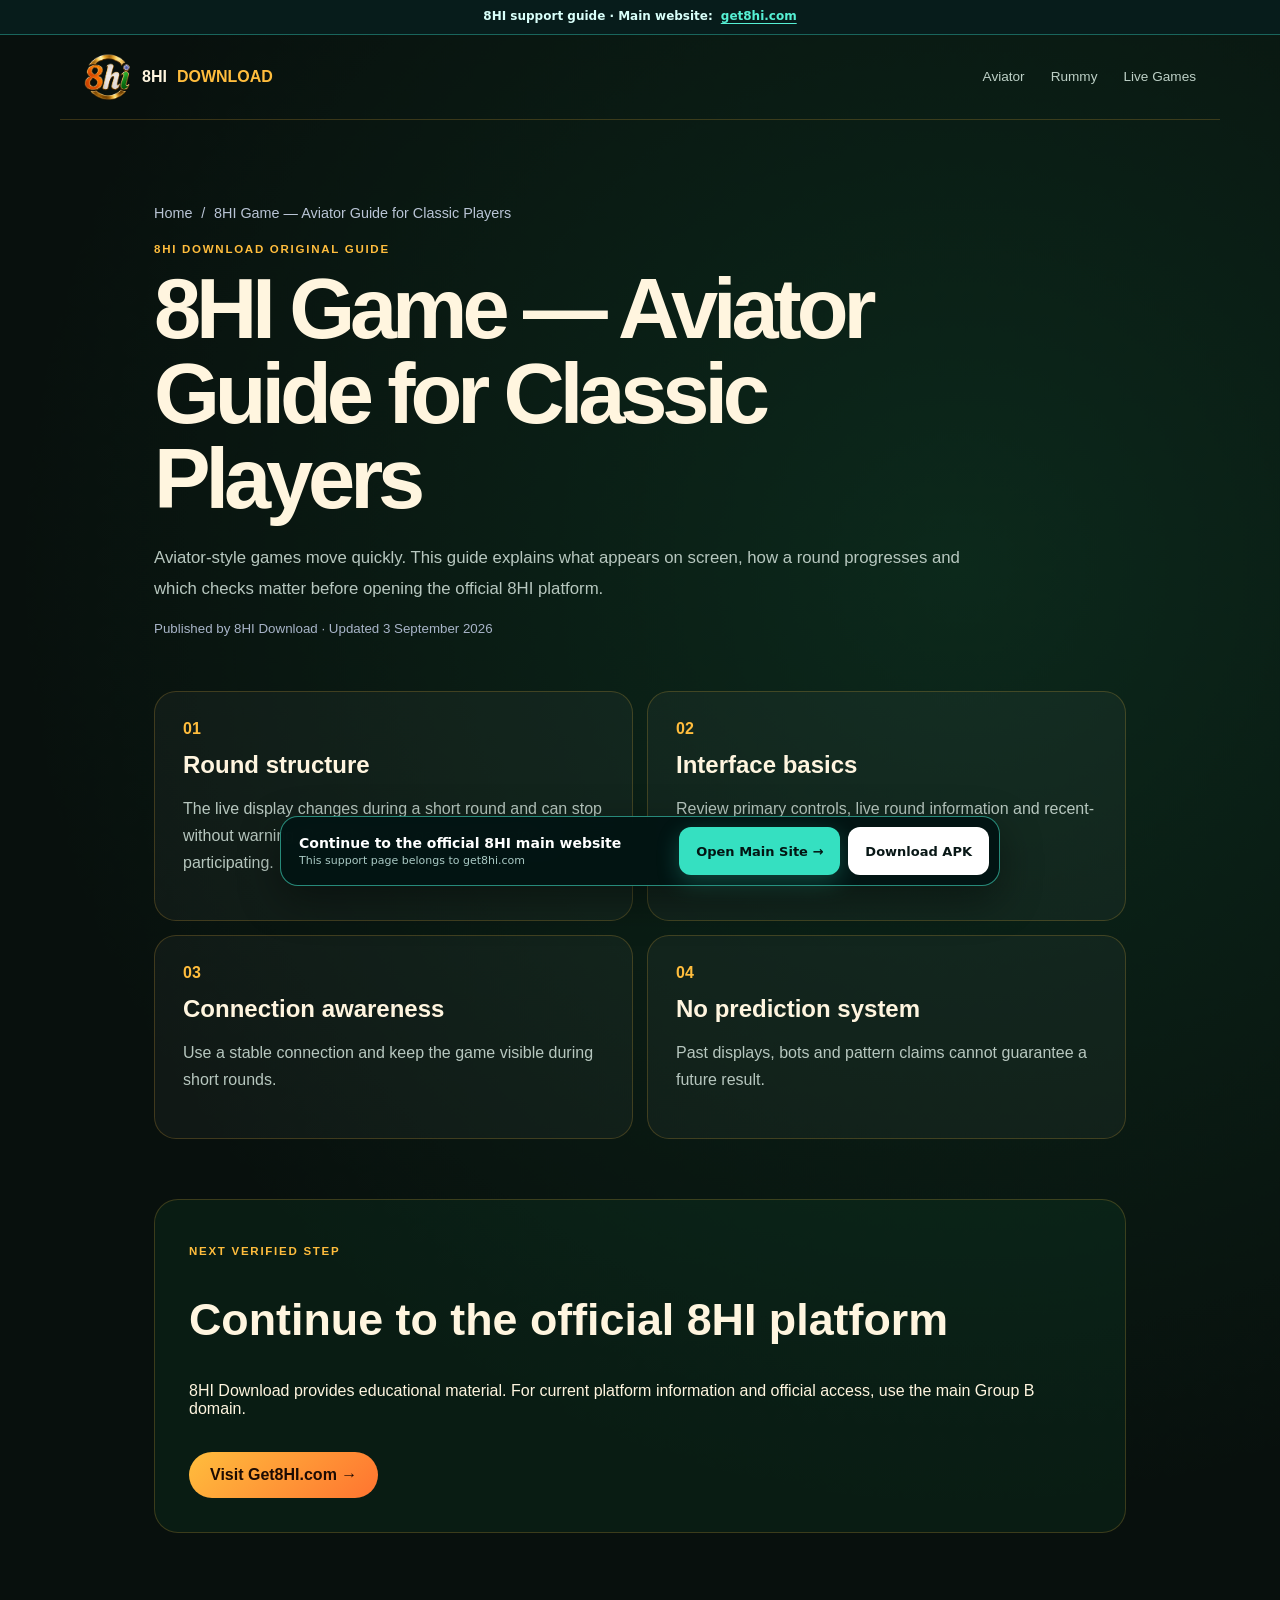
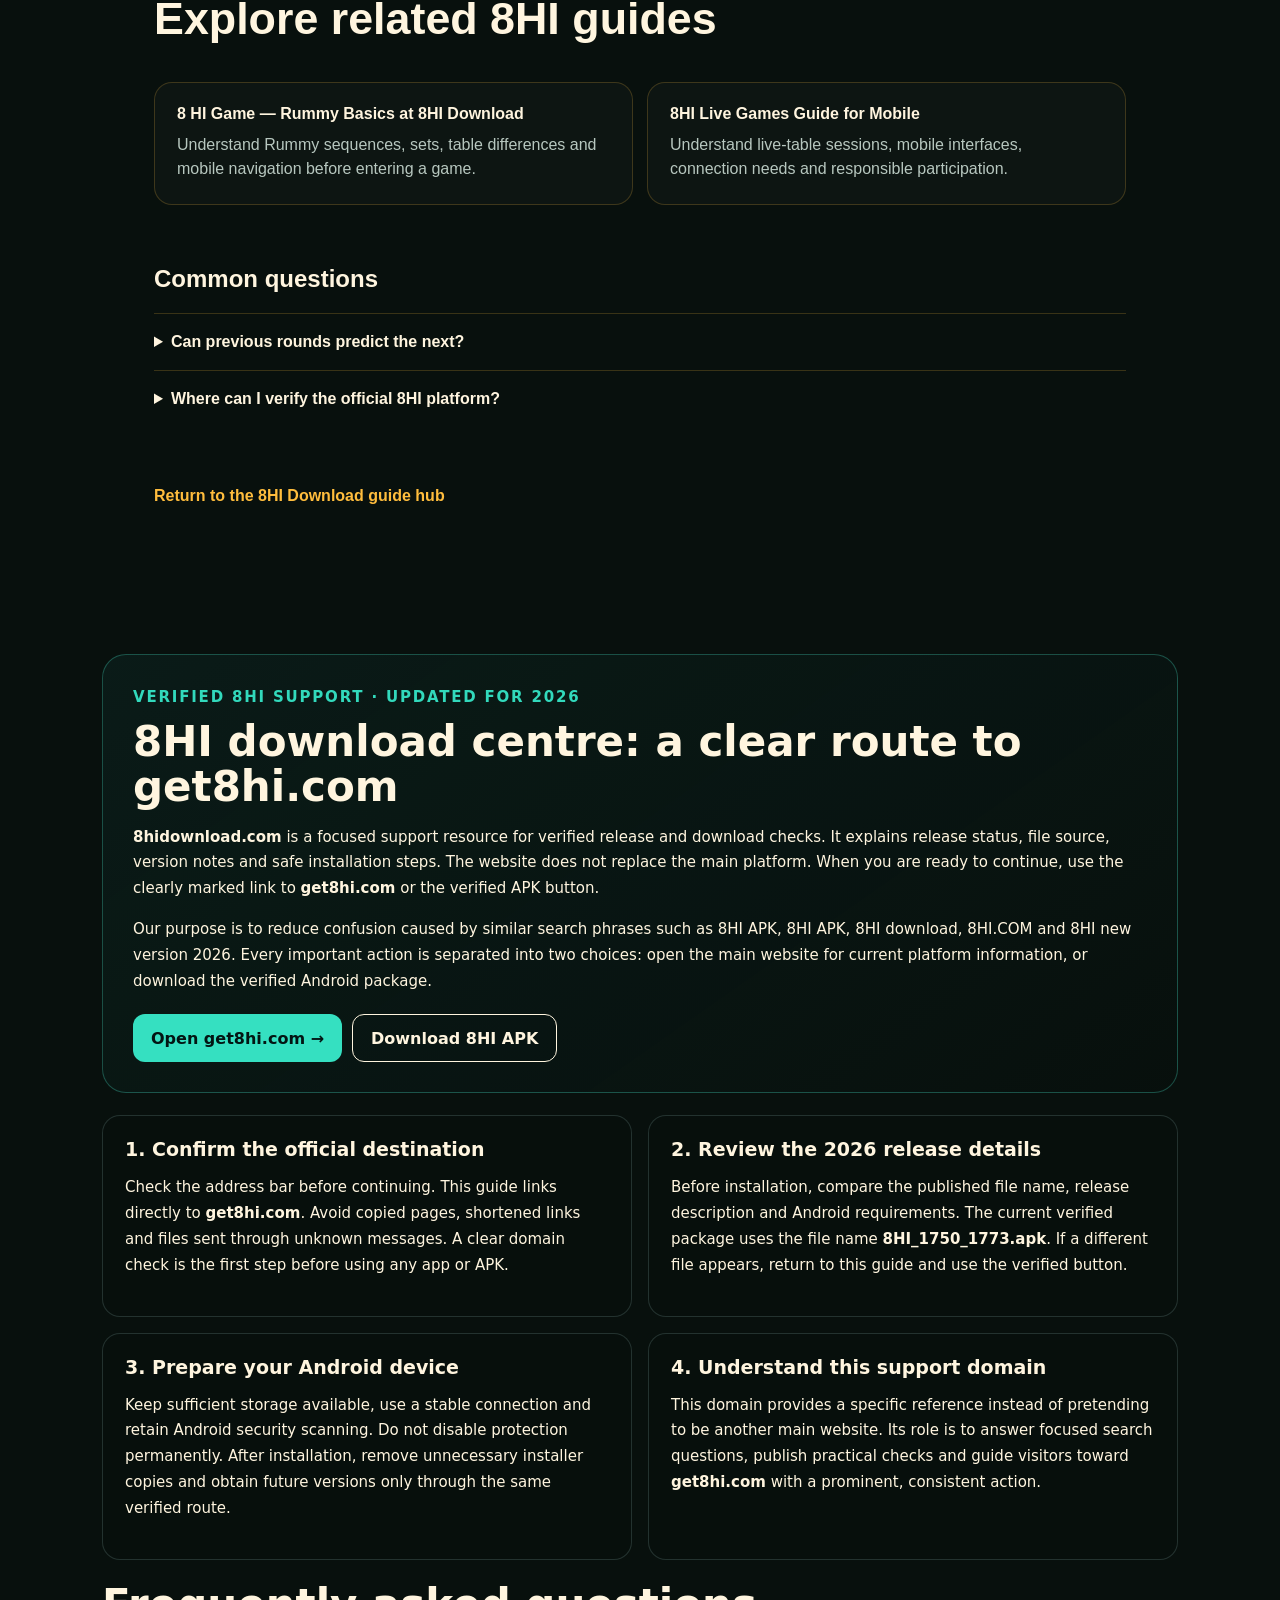
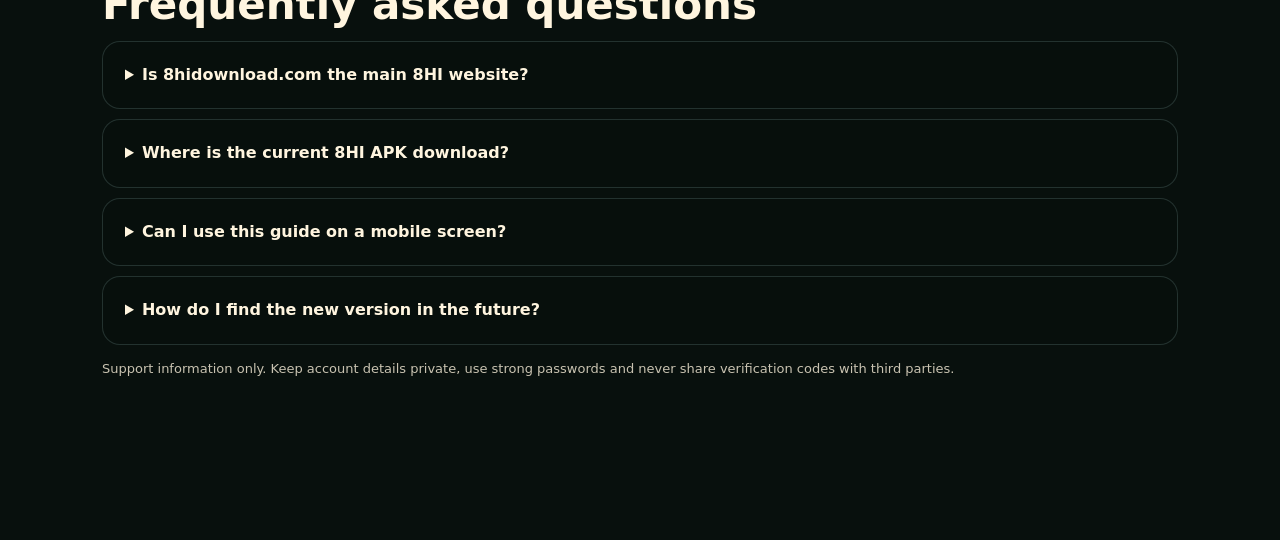
==== commit a46501d9: "Remove failing hydration runtime from static pages" ====
--- a/aviator/index.html
+++ b/aviator/index.html
@@ -1,2 +1,2 @@
-<!DOCTYPE html><html lang="en-IN"><head><meta charSet="utf-8"/><meta name="viewport" content="width=device-width, initial-scale=1"/><link rel="preload" href="/assets/8hi-mark.png" as="image"/><link rel="stylesheet" href="/_next/static/css/index.asVt8kmq.css" data-rsc-css-href="/_next/static/css/index.asVt8kmq.css" data-precedence="vite-rsc/importer-resources"/><link rel="stylesheet" href="/_next/static/css/page.CBwvNXzC.css" data-rsc-css-href="/_next/static/css/page.CBwvNXzC.css" data-precedence="vite-rsc/importer-resources"/><link rel="stylesheet" href="/_next/static/css/Seo.ypGJjSNi.css" data-rsc-css-href="/_next/static/css/Seo.ypGJjSNi.css" data-precedence="vite-rsc/importer-resources"/><link rel="modulepreload" fetchPriority="low" href="/_next/static/chunks/index-BQ0-oUy0.js"/><script src="/_next/static/chunks/rolldown-runtime-C60lm6uB.js" type="module" async=""></script><script src="/_next/static/chunks/framework-BgSIrAUN.js" type="module" async=""></script><link rel="modulepreload" href="/_next/static/chunks/layout-segment-context-BowPT3Re.js" crossorigin=""/><script>Object.assign(((self[Symbol.for("vinext.navigationRuntime")]??={bootstrap:{routeManifest:null},functions:{}}).bootstrap.rsc??={rsc:[]}),{params:{"slug":"aviator"},nav:{"pathname":"/aviator","searchParams":[]}})</script><link rel="modulepreload" href="/_next/static/chunks/index-BQ0-oUy0.js" />
-</head><body><main><script type="application/ld+json">{"@context":"https://schema.org","@graph":[{"@type":"Organization","@id":"https://8hidownload.com/#organization","name":"8HI Download","url":"https://8hidownload.com/","logo":{"@type":"ImageObject","url":"https://8hidownload.com/icon-512.png"}},{"@type":"WebSite","@id":"https://8hidownload.com/#website","name":"8HI Download","url":"https://8hidownload.com/","inLanguage":"en-IN","publisher":{"@id":"https://8hidownload.com/#organization"}},{"@type":"WebPage","name":"8HI Game — Aviator Guide for Classic Players","description":"Learn Aviator-style round flow, controls, connection considerations and responsible session habits.","url":"https://8hidownload.com/aviator","datePublished":"2026-08-31","dateModified":"2026-08-31","isPartOf":{"@id":"https://8hidownload.com/#website"}},{"@type":"BreadcrumbList","itemListElement":[{"@type":"ListItem","position":1,"name":"8HI Download","item":"https://8hidownload.com/"},{"@type":"ListItem","position":2,"name":"8HI Game — Aviator Guide for Classic Players","item":"https://8hidownload.com/aviator"}]},{"@type":"FAQPage","mainEntity":[{"@type":"Question","name":"Can previous rounds predict the next?","acceptedAnswer":{"@type":"Answer","text":"No. Historical results do not guarantee a future outcome."}},{"@type":"Question","name":"Where can I verify the official 8HI platform?","acceptedAnswer":{"@type":"Answer","text":"Use Get8HI.com, the main domain for Group B platform information."}}]}]}</script><header><a class="brand" href="/"><img src="/assets/8hi-mark.png" alt="8HI Download" width="48" height="48"/>8HI <b>DOWNLOAD</b></a><nav><a href="/aviator">Aviator</a><a href="/rummy">Rummy</a><a href="/live-games">Live Games</a></nav></header><article class="subpage"><nav class="crumb"><a href="/">Home</a><span>/</span><span>8HI Game — Aviator Guide for Classic Players</span></nav><p class="eyebrow">8HI DOWNLOAD ORIGINAL GUIDE</p><h1>8HI Game — Aviator Guide for Classic Players</h1><p class="intro">Aviator-style games move quickly. This guide explains what appears on screen, how a round progresses and which checks matter before opening the official 8HI platform.</p><small class="updated">Published by 8HI Download · Updated 3 September 2026</small><div class="subgrid"><section><b>0<!-- -->1</b><h2>Round structure</h2><p>The live display changes during a short round and can stop without warning. Read the exact game rules before participating.</p></section><section><b>0<!-- -->2</b><h2>Interface basics</h2><p>Review primary controls, live round information and recent-round panels before making any action.</p></section><section><b>0<!-- -->3</b><h2>Connection awareness</h2><p>Use a stable connection and keep the game visible during short rounds.</p></section><section><b>0<!-- -->4</b><h2>No prediction system</h2><p>Past displays, bots and pattern claims cannot guarantee a future result.</p></section></div><section class="official-cta"><p class="eyebrow">NEXT VERIFIED STEP</p><h2>Continue to the official 8HI platform</h2><p>8HI Download provides educational material. For current platform information and official access, use the main Group B domain.</p><a class="button" href="https://get8hi.com/">Visit Get8HI.com →</a></section><section class="related"><h2>Explore related 8HI guides</h2><div><a href="/rummy"><strong>8 HI Game — Rummy Basics at 8HI Download</strong><span>Understand Rummy sequences, sets, table differences and mobile navigation before entering a game.</span></a><a href="/live-games"><strong>8HI Live Games Guide for Mobile</strong><span>Understand live-table sessions, mobile interfaces, connection needs and responsible participation.</span></a></div></section><div class="faq"><h2>Common questions</h2><details><summary>Can previous rounds predict the next?</summary><p>No. Historical results do not guarantee a future outcome.</p></details><details><summary>Where can I verify the official 8HI platform?</summary><p>Use Get8HI.com, the main domain for Group B platform information.</p></details></div><a class="text-link" href="/">Return to the 8HI Download guide hub</a></article><style id="support-depth-style">  .support-depth{max-width:1120px;margin:64px auto;padding:0 22px;color:inherit;font-family:system-ui,-apple-system,sans-serif}.support-depth__intro{padding:30px;border:1px solid rgba(72,220,194,.3);border-radius:24px;background:linear-gradient(145deg,rgba(19,68,63,.22),rgba(5,18,18,.08))}.support-depth__eyebrow{margin:0 0 8px;font-size:12px;font-weight:900;letter-spacing:.12em;text-transform:uppercase;color:#32d9bc}.support-depth h2{margin:0 0 14px;font-size:clamp(26px,4vw,42px);line-height:1.08}.support-depth h3{margin:0 0 9px;font-size:19px}.support-depth p{font-size:15px;line-height:1.72}.support-depth__grid{display:grid;grid-template-columns:repeat(2,minmax(0,1fr));gap:16px;margin:22px 0}.support-depth article,.support-depth details{padding:22px;border:1px solid rgba(127,160,155,.24);border-radius:18px;background:rgba(8,24,23,.08)}.support-depth__links{display:flex;flex-wrap:wrap;gap:10px;margin-top:20px}.support-depth__links a{display:inline-flex;min-height:48px;align-items:center;padding:0 18px;border-radius:12px;font-weight:900;text-decoration:none}.support-depth__primary{background:#35e0c1;color:#031513!important}.support-depth__secondary{border:1px solid currentColor;color:inherit!important}.support-depth details{margin-top:10px}.support-depth summary{cursor:pointer;font-weight:850;line-height:1.4}.support-depth details p{margin-bottom:0}.support-depth__disclosure{opacity:.78;font-size:13px!important}@media(max-width:680px){.support-depth{margin:44px auto;padding:0 14px}.support-depth__intro{padding:23px 18px}.support-depth__grid{grid-template-columns:1fr}.support-depth article{padding:19px}.support-depth__links{display:grid}.support-depth__links a{justify-content:center;min-height:52px}}</style><section class="support-depth" aria-labelledby="support-depth-title">  <div class="support-depth__intro">    <p class="support-depth__eyebrow">Verified 8HI support · Updated for 2026</p>    <h2 id="support-depth-title">8HI download centre: a clear route to get8hi.com</h2>    <p><strong>8hidownload.com</strong> is a focused support resource for verified release and download checks. It explains release status, file source, version notes and safe installation steps. The website does not replace the main platform. When you are ready to continue, use the clearly marked link to <strong>get8hi.com</strong> or the verified APK button.</p>    <p>Our purpose is to reduce confusion caused by similar search phrases such as 8HI app, 8HI APK, 8HI download, 8HI.COM and 8HI new version 2026. Every important action is separated into two choices: open the main website for current platform information, or download the verified Android package.</p>    <div class="support-depth__links"><a class="support-depth__primary" href="https://get8hi.com/">Open get8hi.com →</a><a class="support-depth__secondary" href="https://cocosapk.arkbotita85.com/apk/DNjfxApS/1750/8HI_1750_1773.apk" download="8HI_1750_1773.apk" rel="nofollow">Download 8HI APK</a></div>  </div>  <div class="support-depth__grid">    <article><h3>1. Confirm the official destination</h3><p>Check the address bar before continuing. This guide links directly to <strong>get8hi.com</strong>. Avoid copied pages, shortened links and files sent through unknown messages. A clear domain check is the first step before using any app or APK.</p></article>    <article><h3>2. Review the 2026 release details</h3><p>Before installation, compare the published file name, release description and Android requirements. The current verified package uses the file name <strong>8HI_1750_1773.apk</strong>. If a different file appears, return to this guide and use the verified button.</p></article>    <article><h3>3. Prepare your Android device</h3><p>Keep sufficient storage available, use a stable connection and retain Android security scanning. Do not disable protection permanently. After installation, remove unnecessary installer copies and obtain future versions only through the same verified route.</p></article>    <article><h3>4. Understand this support domain</h3><p>This domain provides a specific reference instead of pretending to be another main website. Its role is to answer focused search questions, publish practical checks and guide visitors toward <strong>get8hi.com</strong> with a prominent, consistent action.</p></article>  </div>  <h2>Frequently asked questions</h2>  <details><summary>Is 8hidownload.com the main 8HI website?</summary><p>No. It is a support guide. The main destination for this group is <a href="https://get8hi.com/">get8hi.com</a>. The large main-site button is available at the top and bottom of every page.</p></details>  <details><summary>Where is the current 8HI APK download?</summary><p>Use the verified Download APK button on this page. It points to the current package named 8HI_1750_1773.apk. Check the file name before opening the installer.</p></details>  <details><summary>Can I use this guide on a mobile screen?</summary><p>Yes. The navigation, content cards and fixed action panel are designed for narrow screens, large touch targets and safe spacing around the bottom edge of modern phones.</p></details>  <details><summary>How do I find the new version in the future?</summary><p>Return to 8hidownload.com or open get8hi.com. Updated version information should be verified against the published file name and release notes before replacing an installed copy.</p></details>  <p class="support-depth__disclosure">Support information only. Keep account details private, use strong passwords and never share verification codes with third parties.</p></section></main><!--$--><!--/$--><div hidden=""><!--$--><div hidden=""><title>8HI Game — Aviator Guide for Classic Players | 8HI Download</title><meta name="description" content="Learn Aviator-style round flow, controls, connection considerations and responsible session habits."><meta name="robots" content="index, follow"><meta name="googlebot" content="index, follow, max-image-preview:large, max-snippet:-1"><meta property="og:title" content="8HI Download — Verify Before Installing"><meta property="og:description" content="Release status and practical download safety checks for 2026."><meta property="og:url" content="https://8hidownload.com"><meta property="og:site_name" content="8HI Download"><meta property="og:type" content="website"><meta property="og:locale" content="en_IN"><meta property="og:image" content="https://8hidownload.com/og.png"><meta name="twitter:card" content="summary_large_image"><meta name="twitter:title" content="8HI Download — Verify Before Installing"><meta name="twitter:description" content="Release status and practical download safety checks for 2026."><meta name="twitter:image" content="https://8hidownload.com/og.png"><link rel="shortcut icon" href="/favicon.ico"><link rel="icon" href="/icon-48.png" type="image/png" sizes="48x48"><link rel="icon" href="/icon.png" type="image/png" sizes="96x96"><link rel="icon" href="/icon-192.png" type="image/png" sizes="192x192"><link rel="icon" href="/favicon.ico" type="image/x-icon" sizes="48x48"><link rel="apple-touch-icon" href="/icon-192.png" type="image/png" sizes="192x192"><link rel="manifest" href="/manifest.webmanifest"><link rel="canonical" href="https://8hidownload.com/aviator"></div><!--/$--></div><script type="module" src="/_next/static/chunks/index-BQ0-oUy0.js" id="_R_" async=""></script><script>((self[Symbol.for("vinext.navigationRuntime")]??={bootstrap:{routeManifest:null},functions:{}}).bootstrap.rsc??={rsc:[]}).rsc.push("4:I[\"d5075e13e03a\",[],\"Children\",1]\n")</script><script>((self[Symbol.for("vinext.navigationRuntime")]??={bootstrap:{routeManifest:null},functions:{}}).bootstrap.rsc??={rsc:[]}).rsc.push("5:I[\"f68a58624a56\",[],\"GlobalErrorBoundary\",1]\n")</script><script>((self[Symbol.for("vinext.navigationRuntime")]??={bootstrap:{routeManifest:null},functions:{}}).bootstrap.rsc??={rsc:[]}).rsc.push("6:I[\"ffd5c8636600\",[],\"default\",1]\n")</script><script>((self[Symbol.for("vinext.navigationRuntime")]??={bootstrap:{routeManifest:null},functions:{}}).bootstrap.rsc??={rsc:[]}).rsc.push("7:I[\"f68a58624a56\",[],\"ErrorBoundary\",1]\n")</script><script>((self[Symbol.for("vinext.navigationRuntime")]??={bootstrap:{routeManifest:null},functions:{}}).bootstrap.rsc??={rsc:[]}).rsc.push("8:I[\"ed53b9c3ef4a\",[],\"LayoutSegmentProvider\",1]\n")</script><script>((self[Symbol.for("vinext.navigationRuntime")]??={bootstrap:{routeManifest:null},functions:{}}).bootstrap.rsc??={rsc:[]}).rsc.push("9:I[\"d5075e13e03a\",[],\"Slot\",1]\n")</script><script>((self[Symbol.for("vinext.navigationRuntime")]??={bootstrap:{routeManifest:null},functions:{}}).bootstrap.rsc??={rsc:[]}).rsc.push("a:I[\"f68a58624a56\",[],\"NotFoundBoundary\",1]\n")</script><script>((self[Symbol.for("vinext.navigationRuntime")]??={bootstrap:{routeManifest:null},functions:{}}).bootstrap.rsc??={rsc:[]}).rsc.push("b:I[\"fe48302fca77\",[],\"AppRouterScrollTarget\",1]\n")</script><script>((self[Symbol.for("vinext.navigationRuntime")]??={bootstrap:{routeManifest:null},functions:{}}).bootstrap.rsc??={rsc:[]}).rsc.push("c:I[\"f68a58624a56\",[],\"RedirectBoundary\",1]\n")</script><script>((self[Symbol.for("vinext.navigationRuntime")]??={bootstrap:{routeManifest:null},functions:{}}).bootstrap.rsc??={rsc:[]}).rsc.push("d:\"$Sreact.suspense\"\n")</script><script>((self[Symbol.for("vinext.navigationRuntime")]??={bootstrap:{routeManifest:null},functions:{}}).bootstrap.rsc??={rsc:[]}).rsc.push(":HL[\"/_next/static/css/index.asVt8kmq.css\",\"style\"     ]\n")</script><script>((self[Symbol.for("vinext.navigationRuntime")]??={bootstrap:{routeManifest:null},functions:{}}).bootstrap.rsc??={rsc:[]}).rsc.push("0:{\"__route\":\"route:/aviator\",\"__interceptionContext\":null,\"__layoutIds\":[\"layout:/\"],\"__rootLayout\":\"/\",\"__sourcePage\":\"/[slug]/page\",\"__vinext_streaming_metadata_body:route:/aviator\":\"$L1\",\"__vinext_streaming_metadata_outlet:route:/aviator\":\"$L2\",\"page:/aviator\":\"$L3\",\"layout:/\":[[[[\"$\",\"link\",\"css:/_next/static/css/index.asVt8kmq.css\",{\"rel\":\"stylesheet\",\"precedence\":\"vite-rsc/importer-resources\",\"href\":\"/_next/static/css/index.asVt8kmq.css\",\"data-rsc-css-href\":\"/_next/static/css/index.asVt8kmq.css\"}],\"$undefined\"],[\"$\",\"html\",null,{\"lang\":\"en-IN\",\"children\":[\"$\",\"body\",null,{\"children\":[\"$\",\"$L4\",null,{}]}]}]],null],\"route:/aviator\":[[[\"$\",\"meta\",null,{\"charSet\":\"utf-8\"}],null,[[\"$\",\"meta\",\"0\",{\"name\":\"viewport\",\"content\":\"width=device-width, initial-scale=1\"}]]],[\"$\",\"$L5\",null,{\"fallback\":\"$6\",\"children\":[\"$\",\"$L7\",null,{\"fallback\":\"$6\",\"children\":[\"$\",\"$L8\",null,{\"providerId\":\"layout:/\",\"segmentMap\":{\"children\":[\"aviator\"]},\"children\":[\"$\",\"$L9\",null,{\"id\":\"layout:/\",\"parallelSlots\":\"$undefined\",\"children\":[\"$\",\"$La\",null,{\"resetKey\":\"slug|aviator|d\",\"fallback\":[\"$\",\"main\",null,{\"className\":\"subpage\",\"children\":[[\"$\",\"p\",null,{\"className\":\"eyebrow\",\"children\":\"404\"}],[\"$\",\"h1\",null,{\"children\":\"Guide not found\"}],[\"$\",\"p\",null,{\"className\":\"intro\",\"children\":\"This guide is not available in the 8HI Download library.\"}],[\"$\",\"a\",null,{\"className\":\"button\",\"href\":\"/\",\"children\":\"Return to 8HI Download\"}]]}],\"children\":[\"$\",\"$La\",null,{\"resetKey\":\"[\\\"slug|aviator|d\\\"]\",\"fallback\":[\"$\",\"main\",null,{\"className\":\"subpage\",\"children\":[[\"$\",\"p\",null,{\"className\":\"eyebrow\",\"children\":\"404\"}],[\"$\",\"h1\",null,{\"children\":\"Guide not found\"}],[\"$\",\"p\",null,{\"className\":\"intro\",\"children\":\"This guide is not available in the 8HI Download library.\"}],[\"$\",\"a\",null,{\"className\":\"button\",\"href\":\"/\",\"children\":\"Return to 8HI Download\"}]]}],\"children\":[\"$\",\"$Lb\",null,{\"children\":[\"$\",\"$Lc\",null,{\"children\":[[\"$\",\"$L8\",null,{\"providerId\":\"page:/aviator\",\"segmentMap\":{\"children\":[\"__PAGE__\"]},\"children\":[\"$\",\"$L9\",null,{\"id\":\"page:/aviator\"}]}],[\"$\",\"$d\",null,{\"fallback\":null,\"children\":[\"$\",\"$L9\",null,{\"id\":\"__vinext_streaming_metadata_outlet:route:/aviator\"}]}]]}]}]}]}]}]}]}]}],null,[\"$\",\"div\",null,{\"hidden\":true,\"children\":[\"$\",\"$d\",null,{\"fallback\":null,\"children\":[\"$\",\"$L9\",null,{\"id\":\"__vinext_streaming_metadata_body:route:/aviator\"}]}]}]],\"__layoutFlags\":{\"layout:/\":\"s\"},\"__artifactCompatibility\":{\"schemaVersion\":1,\"graphVersion\":\"app-route-graph:c75e66a7605490d9\",\"deploymentVersion\":\"7ef89b53-1658-4b72-861a-48c53cebe636\",\"appElementsSchemaVersion\":1,\"rscPayloadSchemaVersion\":1,\"rootBoundaryId\":\"/\",\"renderEpoch\":null},\"__renderObservation\":{\"schemaVersion\":1,\"output\":{\"kind\":\"app-rsc\",\"mountedSlotsFingerprint\":null,\"renderEpoch\":null,\"rootBoundaryId\":\"/\",\"routeId\":\"route:/aviator\"},\"completeness\":\"partial\",\"boundaryOutcome\":{\"kind\":\"unknown\"},\"requestApis\":[{\"kind\":\"connection\",\"status\":\"unknown\"},{\"kind\":\"cookies\",\"status\":\"unknown\"},{\"kind\":\"draftMode\",\"status\":\"unknown\"},{\"kind\":\"headers\",\"status\":\"unknown\"},{\"kind\":\"params\",\"status\":\"observed\"},{\"kind\":\"searchParams\",\"status\":\"unknown\"}],\"dynamicFetches\":[],\"cacheTags\":[\"/aviator\",\"_N_T_/[slug]/layout\",\"_N_T_/[slug]/page\",\"_N_T_/aviator\",\"_N_T_/layout\"],\"pathTags\":[\"/aviator\"],\"cacheability\":\"unknown\",\"downgrade\":{\"target\":\"freshRender\",\"reasons\":[{\"code\":\"CP_DOWNGRADE_CACHEABILITY_UNKNOWN\",\"target\":\"freshRender\"},{\"code\":\"CP_DOWNGRADE_INCOMPLETE_OBSERVATION\",\"completeness\":\"partial\",\"target\":\"freshRender\"},{\"code\":\"CP_DOWNGRADE_UNKNOWN_REQUEST_API\",\"requestApi\":\"connection\",\"target\":\"freshRender\"},{\"code\":\"CP_DOWNGRADE_UNKNOWN_REQUEST_API\",\"requestApi\":\"cookies\",\"target\":\"freshRender\"},{\"code\":\"CP_DOWNGRADE_UNKNOWN_REQUEST_API\",\"requestApi\":\"draftMode\",\"target\":\"freshRender\"},{\"code\":\"CP_DOWNGRADE_UNKNOWN_REQUEST_API\",\"requestApi\":\"headers\",\"target\":\"freshRender\"},{\"code\":\"CP_DOWNGRADE_PUBLIC_REQUEST_API\",\"requestApi\":\"params\",\"target\":\"publicVariant\"},{\"code\":\"CP_DOWNGRADE_UNKNOWN_REQUEST_API\",\"requestApi\":\"searchParams\",\"target\":\"freshRender\"}],\"fallback\":{\"kind\":\"breakerFallback\",\"code\":\"CP_PRIVATE_DYNAMIC_DOWNGRADE\",\"mode\":\"renderFresh\",\"scope\":\"affectedOutput\",\"fields\":{\"reasonCodes\":[\"CP_DOWNGRADE_CACHEABILITY_UNKNOWN\",\"CP_DOWNGRADE_INCOMPLETE_OBSERVATION\",\"CP_DOWNGRADE_UNKNOWN_REQUEST_API\",\"CP_DOWNGRADE_UNKNOWN_REQUEST_API\",\"CP_DOWNGRADE_UNKNOWN_REQUEST_API\",\"CP_DOWNGRADE_UNKNOWN_REQUEST_API\",\"CP_DOWNGRADE_PUBLIC_REQUEST_API\",\"CP_DOWNGRADE_UNKNOWN_REQUEST_API\"],\"target\":\"freshRender\"}},\"isPublicCacheCandidate\":false}}}\n")</script><script>((self[Symbol.for("vinext.navigationRuntime")]??={bootstrap:{routeManifest:null},functions:{}}).bootstrap.rsc??={rsc:[]}).rsc.push("e:T64c,")</script><script>((self[Symbol.for("vinext.navigationRuntime")]??={bootstrap:{routeManifest:null},functions:{}}).bootstrap.rsc??={rsc:[]}).rsc.push("\u003ctitle\u003e8HI Game — Aviator Guide for Classic Players | 8HI Download\u003c/title\u003e\u003cmeta name=\"description\" content=\"Learn Aviator-style round flow, controls, connection considerations and responsible session habits.\"\u003e\u003cmeta name=\"robots\" content=\"index, follow\"\u003e\u003cmeta name=\"googlebot\" content=\"index, follow, max-image-preview:large, max-snippet:-1\"\u003e\u003cmeta property=\"og:title\" content=\"8HI Download — Verify Before Installing\"\u003e\u003cmeta property=\"og:description\" content=\"Release status and practical download safety checks for 2026.\"\u003e\u003cmeta property=\"og:url\" content=\"https://8hidownload.com\"\u003e\u003cmeta property=\"og:site_name\" content=\"8HI Download\"\u003e\u003cmeta property=\"og:type\" content=\"website\"\u003e\u003cmeta property=\"og:locale\" content=\"en_IN\"\u003e\u003cmeta property=\"og:image\" content=\"https://8hidownload.com/og.png\"\u003e\u003cmeta name=\"twitter:card\" content=\"summary_large_image\"\u003e\u003cmeta name=\"twitter:title\" content=\"8HI Download — Verify Before Installing\"\u003e\u003cmeta name=\"twitter:description\" content=\"Release status and practical download safety checks for 2026.\"\u003e\u003cmeta name=\"twitter:image\" content=\"https://8hidownload.com/og.png\"\u003e\u003clink rel=\"shortcut icon\" href=\"/favicon.ico\"\u003e\u003clink rel=\"icon\" href=\"/icon-48.png\" type=\"image/png\" sizes=\"48x48\"\u003e\u003clink rel=\"icon\" href=\"/icon.png\" type=\"image/png\" sizes=\"96x96\"\u003e\u003clink rel=\"icon\" href=\"/icon-192.png\" type=\"image/png\" sizes=\"192x192\"\u003e\u003clink rel=\"icon\" href=\"/favicon.ico\" type=\"image/x-icon\" sizes=\"48x48\"\u003e\u003clink rel=\"apple-touch-icon\" href=\"/icon-192.png\" type=\"image/png\" sizes=\"192x192\"\u003e\u003clink rel=\"manifest\" href=\"/manifest.webmanifest\"\u003e\u003clink rel=\"canonical\" href=\"https://8hidownload.com/aviator\"\u003e")</script><script>((self[Symbol.for("vinext.navigationRuntime")]??={bootstrap:{routeManifest:null},functions:{}}).bootstrap.rsc??={rsc:[]}).rsc.push("1:[\"$\",\"div\",null,{\"hidden\":true,\"dangerouslySetInnerHTML\":{\"__html\":\"$e\"}}]\n")</script><script>((self[Symbol.for("vinext.navigationRuntime")]??={bootstrap:{routeManifest:null},functions:{}}).bootstrap.rsc??={rsc:[]}).rsc.push("2:null\n")</script><script>((self[Symbol.for("vinext.navigationRuntime")]??={bootstrap:{routeManifest:null},functions:{}}).bootstrap.rsc??={rsc:[]}).rsc.push(":HL[\"/_next/static/css/page.CBwvNXzC.css\",\"style\"     ]\n")</script><script>((self[Symbol.for("vinext.navigationRuntime")]??={bootstrap:{routeManifest:null},functions:{}}).bootstrap.rsc??={rsc:[]}).rsc.push(":HL[\"/_next/static/css/Seo.ypGJjSNi.css\",\"style\"     ]\n")</script><script>((self[Symbol.for("vinext.navigationRuntime")]??={bootstrap:{routeManifest:null},functions:{}}).bootstrap.rsc??={rsc:[]}).rsc.push("3:[[[\"$\",\"link\",\"css:/_next/static/css/page.CBwvNXzC.css\",{\"rel\":\"stylesheet\",\"precedence\":\"vite-rsc/importer-resources\",\"href\":\"/_next/static/css/page.CBwvNXzC.css\",\"data-rsc-css-href\":\"/_next/static/css/page.CBwvNXzC.css\"}],[\"$\",\"link\",\"css:/_next/static/css/Seo.ypGJjSNi.css\",{\"rel\":\"stylesheet\",\"precedence\":\"vite-rsc/importer-resources\",\"href\":\"/_next/static/css/Seo.ypGJjSNi.css\",\"data-rsc-css-href\":\"/_next/static/css/Seo.ypGJjSNi.css\"}],\"$undefined\"],\"$Lf\"]\n")</script><script>((self[Symbol.for("vinext.navigationRuntime")]??={bootstrap:{routeManifest:null},functions:{}}).bootstrap.rsc??={rsc:[]}).rsc.push(":HL[\"/assets/8hi-mark.png\",\"image\"]\n")</script><script>((self[Symbol.for("vinext.navigationRuntime")]??={bootstrap:{routeManifest:null},functions:{}}).bootstrap.rsc??={rsc:[]}).rsc.push("10:T5a7,")</script><script>((self[Symbol.for("vinext.navigationRuntime")]??={bootstrap:{routeManifest:null},functions:{}}).bootstrap.rsc??={rsc:[]}).rsc.push("{\"@context\":\"https://schema.org\",\"@graph\":[{\"@type\":\"Organization\",\"@id\":\"https://8hidownload.com/#organization\",\"name\":\"8HI Download\",\"url\":\"https://8hidownload.com/\",\"logo\":{\"@type\":\"ImageObject\",\"url\":\"https://8hidownload.com/icon-512.png\"}},{\"@type\":\"WebSite\",\"@id\":\"https://8hidownload.com/#website\",\"name\":\"8HI Download\",\"url\":\"https://8hidownload.com/\",\"inLanguage\":\"en-IN\",\"publisher\":{\"@id\":\"https://8hidownload.com/#organization\"}},{\"@type\":\"WebPage\",\"name\":\"8HI Game — Aviator Guide for Classic Players\",\"description\":\"Learn Aviator-style round flow, controls, connection considerations and responsible session habits.\",\"url\":\"https://8hidownload.com/aviator\",\"datePublished\":\"2026-08-31\",\"dateModified\":\"2026-08-31\",\"isPartOf\":{\"@id\":\"https://8hidownload.com/#website\"}},{\"@type\":\"BreadcrumbList\",\"itemListElement\":[{\"@type\":\"ListItem\",\"position\":1,\"name\":\"8HI Download\",\"item\":\"https://8hidownload.com/\"},{\"@type\":\"ListItem\",\"position\":2,\"name\":\"8HI Game — Aviator Guide for Classic Players\",\"item\":\"https://8hidownload.com/aviator\"}]},{\"@type\":\"FAQPage\",\"mainEntity\":[{\"@type\":\"Question\",\"name\":\"Can previous rounds predict the next?\",\"acceptedAnswer\":{\"@type\":\"Answer\",\"text\":\"No. Historical results do not guarantee a future outcome.\"}},{\"@type\":\"Question\",\"name\":\"Where can I verify the offi")</script><script>((self[Symbol.for("vinext.navigationRuntime")]??={bootstrap:{routeManifest:null},functions:{}}).bootstrap.rsc??={rsc:[]}).rsc.push("cial 8HI platform?\",\"acceptedAnswer\":{\"@type\":\"Answer\",\"text\":\"Use Get8HI.com, the main domain for Group B platform information.\"}}]}]}")</script><script>((self[Symbol.for("vinext.navigationRuntime")]??={bootstrap:{routeManifest:null},functions:{}}).bootstrap.rsc??={rsc:[]}).rsc.push("f:[\"$\",\"main\",null,{\"children\":[[[[\"$\",\"link\",\"css:/_next/static/css/Seo.ypGJjSNi.css\",{\"rel\":\"stylesheet\",\"precedence\":\"vite-rsc/importer-resources\",\"href\":\"/_next/static/css/Seo.ypGJjSNi.css\",\"data-rsc-css-href\":\"/_next/static/css/Seo.ypGJjSNi.css\"}],\"$undefined\"],[\"$\",\"script\",null,{\"type\":\"application/ld+json\",\"dangerouslySetInnerHTML\":{\"__html\":\"$10\"}}]],[\"$\",\"header\",null,{\"children\":[[\"$\",\"a\",null,{\"className\":\"brand\",\"href\":\"/\",\"children\":[[\"$\",\"img\",null,{\"src\":\"/assets/8hi-mark.png\",\"alt\":\"8HI Download\",\"width\":\"48\",\"height\":\"48\"}],\"8HI \",[\"$\",\"b\",null,{\"children\":\"DOWNLOAD\"}]]}],[\"$\",\"nav\",null,{\"children\":[[\"$\",\"a\",null,{\"href\":\"/aviator\",\"children\":\"Aviator\"}],[\"$\",\"a\",null,{\"href\":\"/rummy\",\"children\":\"Rummy\"}],[\"$\",\"a\",null,{\"href\":\"/live-games\",\"children\":\"Live Games\"}]]}]]}],[\"$\",\"article\",null,{\"className\":\"subpage\",\"children\":[[\"$\",\"nav\",null,{\"className\":\"crumb\",\"children\":[[\"$\",\"a\",null,{\"href\":\"/\",\"children\":\"Home\"}],[\"$\",\"span\",null,{\"children\":\"/\"}],[\"$\",\"span\",null,{\"children\":\"8HI Game — Aviator Guide for Classic Players\"}]]}],[\"$\",\"p\",null,{\"className\":\"eyebrow\",\"children\":\"8HI DOWNLOAD ORIGINAL GUIDE\"}],[\"$\",\"h1\",null,{\"children\":\"8HI Game — Aviator Guide for Classic Players\"}],[\"$\",\"p\",null,{\"className\":\"intro\",\"children\":\"Aviator-style games move quickly. This guide explains what appears on screen, how a round progresses and which checks matter before opening the official 8HI platform.\"}],[\"$\",\"small\",null,{\"className\":\"updated\",\"children\":\"Published by 8HI Download · Updated 3 September 2026\"}],[\"$\",\"div\",null,{\"className\":\"subgrid\",\"children\":[[\"$\",\"section\",\"Round structure\",{\"children\":[[\"$\",\"b\",null,{\"children\":[\"0\",1]}],[\"$\",\"h2\",null,{\"children\":\"Round structure\"}],[\"$\",\"p\",null,{\"children\":\"The live display changes during a short round and can stop without warning. Read the exact game rules before participating.\"}]]}],[\"$\",\"section\",\"Interface basics\",{\"children\":[[\"$\",\"b\",null,{\"children\":[\"0\",2]}],[\"$\",\"h2\",null,{\"children\":\"Interface basics\"}],[\"$\",\"p\",null,{\"children\":\"Review primary controls, live round information and recent-round panels before making any action.\"}]]}],[\"$\",\"section\",\"Connection awareness\",{\"children\":[[\"$\",\"b\",null,{\"children\":[\"0\",3]}],[\"$\",\"h2\",null,{\"children\":\"Connection awareness\"}],[\"$\",\"p\",null,{\"children\":\"Use a stable connection and keep the game visible during short rounds.\"}]]}],[\"$\",\"section\",\"No prediction system\",{\"children\":[[\"$\",\"b\",null,{\"children\":[\"0\",4]}],\"$L11\",\"$L12\"]}]]}],\"$L13\",\"$L14\",\"$L15\",\"$L16\"]}]]}]\n")</script><script>((self[Symbol.for("vinext.navigationRuntime")]??={bootstrap:{routeManifest:null},functions:{}}).bootstrap.rsc??={rsc:[]}).rsc.push("11:[\"$\",\"h2\",null,{\"children\":\"No prediction system\"}]\n")</script><script>((self[Symbol.for("vinext.navigationRuntime")]??={bootstrap:{routeManifest:null},functions:{}}).bootstrap.rsc??={rsc:[]}).rsc.push("12:[\"$\",\"p\",null,{\"children\":\"Past displays, bots and pattern claims cannot guarantee a future result.\"}]\n")</script><script>((self[Symbol.for("vinext.navigationRuntime")]??={bootstrap:{routeManifest:null},functions:{}}).bootstrap.rsc??={rsc:[]}).rsc.push("13:[\"$\",\"section\",null,{\"className\":\"official-cta\",\"children\":[[\"$\",\"p\",null,{\"className\":\"eyebrow\",\"children\":\"NEXT VERIFIED STEP\"}],[\"$\",\"h2\",null,{\"children\":\"Continue to the official 8HI platform\"}],[\"$\",\"p\",null,{\"children\":\"8HI Download provides educational material. For current platform information and official access, use the main Group B domain.\"}],[\"$\",\"a\",null,{\"className\":\"button\",\"href\":\"https://get8hi.com/\",\"children\":\"Visit Get8HI.com →\"}]]}]\n")</script><script>((self[Symbol.for("vinext.navigationRuntime")]??={bootstrap:{routeManifest:null},functions:{}}).bootstrap.rsc??={rsc:[]}).rsc.push("14:[\"$\",\"section\",null,{\"className\":\"related\",\"children\":[[\"$\",\"h2\",null,{\"children\":\"Explore related 8HI guides\"}],[\"$\",\"div\",null,{\"children\":[[\"$\",\"a\",\"rummy\",{\"href\":\"/rummy\",\"children\":[[\"$\",\"strong\",null,{\"children\":\"8 HI Game — Rummy Basics at 8HI Download\"}],[\"$\",\"span\",null,{\"children\":\"Understand Rummy sequences, sets, table differences and mobile navigation before entering a game.\"}]]}],[\"$\",\"a\",\"live-games\",{\"href\":\"/live-games\",\"children\":[[\"$\",\"strong\",null,{\"children\":\"8HI Live Games Guide for Mobile\"}],[\"$\",\"span\",null,{\"children\":\"Understand live-table sessions, mobile interfaces, connection needs and responsible participation.\"}]]}]]}]]}]\n")</script><script>((self[Symbol.for("vinext.navigationRuntime")]??={bootstrap:{routeManifest:null},functions:{}}).bootstrap.rsc??={rsc:[]}).rsc.push("15:[\"$\",\"div\",null,{\"className\":\"faq\",\"children\":[[\"$\",\"h2\",null,{\"children\":\"Common questions\"}],[[\"$\",\"details\",\"Can previous rounds predict the next?\",{\"children\":[[\"$\",\"summary\",null,{\"children\":\"Can previous rounds predict the next?\"}],[\"$\",\"p\",null,{\"children\":\"No. Historical results do not guarantee a future outcome.\"}]]}],[\"$\",\"details\",\"Where can I verify the official 8HI platform?\",{\"children\":[[\"$\",\"summary\",null,{\"children\":\"Where can I verify the official 8HI platform?\"}],[\"$\",\"p\",null,{\"children\":\"Use Get8HI.com, the main domain for Group B platform information.\"}]]}]]]}]\n")</script><script>((self[Symbol.for("vinext.navigationRuntime")]??={bootstrap:{routeManifest:null},functions:{}}).bootstrap.rsc??={rsc:[]}).rsc.push("16:[\"$\",\"a\",null,{\"className\":\"text-link\",\"href\":\"/\",\"children\":\"Return to the 8HI Download guide hub\"}]\n")</script><script>Object.assign(((self[Symbol.for("vinext.navigationRuntime")]??={bootstrap:{routeManifest:null},functions:{}}).bootstrap.rsc??={rsc:[]}),{"initialCacheKind":"static"});((self[Symbol.for("vinext.navigationRuntime")]??={bootstrap:{routeManifest:null},functions:{}}).bootstrap.rsc??={rsc:[]}).done=true</script><script src="/download-ready.js" defer></script><script src="/support-navigation.js" defer></script></body></html>+<!DOCTYPE html><html lang="en-IN"><head><meta charSet="utf-8"/><meta name="viewport" content="width=device-width, initial-scale=1"/><link rel="preload" href="/assets/8hi-mark.png" as="image"/><link rel="stylesheet" href="/_next/static/css/index.asVt8kmq.css" data-rsc-css-href="/_next/static/css/index.asVt8kmq.css" data-precedence="vite-rsc/importer-resources"/><link rel="stylesheet" href="/_next/static/css/page.CBwvNXzC.css" data-rsc-css-href="/_next/static/css/page.CBwvNXzC.css" data-precedence="vite-rsc/importer-resources"/><link rel="stylesheet" href="/_next/static/css/Seo.ypGJjSNi.css" data-rsc-css-href="/_next/static/css/Seo.ypGJjSNi.css" data-precedence="vite-rsc/importer-resources"/><link rel="modulepreload" fetchPriority="low" href="/_next/static/chunks/index-BQ0-oUy0.js"/><link rel="modulepreload" href="/_next/static/chunks/layout-segment-context-BowPT3Re.js" crossorigin=""/><link rel="modulepreload" href="/_next/static/chunks/index-BQ0-oUy0.js" />
+</head><body><main><script type="application/ld+json">{"@context":"https://schema.org","@graph":[{"@type":"Organization","@id":"https://8hidownload.com/#organization","name":"8HI Download","url":"https://8hidownload.com/","logo":{"@type":"ImageObject","url":"https://8hidownload.com/icon-512.png"}},{"@type":"WebSite","@id":"https://8hidownload.com/#website","name":"8HI Download","url":"https://8hidownload.com/","inLanguage":"en-IN","publisher":{"@id":"https://8hidownload.com/#organization"}},{"@type":"WebPage","name":"8HI Game — Aviator Guide for Classic Players","description":"Learn Aviator-style round flow, controls, connection considerations and responsible session habits.","url":"https://8hidownload.com/aviator","datePublished":"2026-08-31","dateModified":"2026-08-31","isPartOf":{"@id":"https://8hidownload.com/#website"}},{"@type":"BreadcrumbList","itemListElement":[{"@type":"ListItem","position":1,"name":"8HI Download","item":"https://8hidownload.com/"},{"@type":"ListItem","position":2,"name":"8HI Game — Aviator Guide for Classic Players","item":"https://8hidownload.com/aviator"}]},{"@type":"FAQPage","mainEntity":[{"@type":"Question","name":"Can previous rounds predict the next?","acceptedAnswer":{"@type":"Answer","text":"No. Historical results do not guarantee a future outcome."}},{"@type":"Question","name":"Where can I verify the official 8HI platform?","acceptedAnswer":{"@type":"Answer","text":"Use Get8HI.com, the main domain for Group B platform information."}}]}]}</script><header><a class="brand" href="/"><img src="/assets/8hi-mark.png" alt="8HI Download" width="48" height="48"/>8HI <b>DOWNLOAD</b></a><nav><a href="/aviator">Aviator</a><a href="/rummy">Rummy</a><a href="/live-games">Live Games</a></nav></header><article class="subpage"><nav class="crumb"><a href="/">Home</a><span>/</span><span>8HI Game — Aviator Guide for Classic Players</span></nav><p class="eyebrow">8HI DOWNLOAD ORIGINAL GUIDE</p><h1>8HI Game — Aviator Guide for Classic Players</h1><p class="intro">Aviator-style games move quickly. This guide explains what appears on screen, how a round progresses and which checks matter before opening the official 8HI platform.</p><small class="updated">Published by 8HI Download · Updated 3 September 2026</small><div class="subgrid"><section><b>0<!-- -->1</b><h2>Round structure</h2><p>The live display changes during a short round and can stop without warning. Read the exact game rules before participating.</p></section><section><b>0<!-- -->2</b><h2>Interface basics</h2><p>Review primary controls, live round information and recent-round panels before making any action.</p></section><section><b>0<!-- -->3</b><h2>Connection awareness</h2><p>Use a stable connection and keep the game visible during short rounds.</p></section><section><b>0<!-- -->4</b><h2>No prediction system</h2><p>Past displays, bots and pattern claims cannot guarantee a future result.</p></section></div><section class="official-cta"><p class="eyebrow">NEXT VERIFIED STEP</p><h2>Continue to the official 8HI platform</h2><p>8HI Download provides educational material. For current platform information and official access, use the main Group B domain.</p><a class="button" href="https://get8hi.com/">Visit Get8HI.com →</a></section><section class="related"><h2>Explore related 8HI guides</h2><div><a href="/rummy"><strong>8 HI Game — Rummy Basics at 8HI Download</strong><span>Understand Rummy sequences, sets, table differences and mobile navigation before entering a game.</span></a><a href="/live-games"><strong>8HI Live Games Guide for Mobile</strong><span>Understand live-table sessions, mobile interfaces, connection needs and responsible participation.</span></a></div></section><div class="faq"><h2>Common questions</h2><details><summary>Can previous rounds predict the next?</summary><p>No. Historical results do not guarantee a future outcome.</p></details><details><summary>Where can I verify the official 8HI platform?</summary><p>Use Get8HI.com, the main domain for Group B platform information.</p></details></div><a class="text-link" href="/">Return to the 8HI Download guide hub</a></article><style id="support-depth-style">  .support-depth{max-width:1120px;margin:64px auto;padding:0 22px;color:inherit;font-family:system-ui,-apple-system,sans-serif}.support-depth__intro{padding:30px;border:1px solid rgba(72,220,194,.3);border-radius:24px;background:linear-gradient(145deg,rgba(19,68,63,.22),rgba(5,18,18,.08))}.support-depth__eyebrow{margin:0 0 8px;font-size:12px;font-weight:900;letter-spacing:.12em;text-transform:uppercase;color:#32d9bc}.support-depth h2{margin:0 0 14px;font-size:clamp(26px,4vw,42px);line-height:1.08}.support-depth h3{margin:0 0 9px;font-size:19px}.support-depth p{font-size:15px;line-height:1.72}.support-depth__grid{display:grid;grid-template-columns:repeat(2,minmax(0,1fr));gap:16px;margin:22px 0}.support-depth article,.support-depth details{padding:22px;border:1px solid rgba(127,160,155,.24);border-radius:18px;background:rgba(8,24,23,.08)}.support-depth__links{display:flex;flex-wrap:wrap;gap:10px;margin-top:20px}.support-depth__links a{display:inline-flex;min-height:48px;align-items:center;padding:0 18px;border-radius:12px;font-weight:900;text-decoration:none}.support-depth__primary{background:#35e0c1;color:#031513!important}.support-depth__secondary{border:1px solid currentColor;color:inherit!important}.support-depth details{margin-top:10px}.support-depth summary{cursor:pointer;font-weight:850;line-height:1.4}.support-depth details p{margin-bottom:0}.support-depth__disclosure{opacity:.78;font-size:13px!important}@media(max-width:680px){.support-depth{margin:44px auto;padding:0 14px}.support-depth__intro{padding:23px 18px}.support-depth__grid{grid-template-columns:1fr}.support-depth article{padding:19px}.support-depth__links{display:grid}.support-depth__links a{justify-content:center;min-height:52px}}</style><section class="support-depth" aria-labelledby="support-depth-title">  <div class="support-depth__intro">    <p class="support-depth__eyebrow">Verified 8HI support · Updated for 2026</p>    <h2 id="support-depth-title">8HI download centre: a clear route to get8hi.com</h2>    <p><strong>8hidownload.com</strong> is a focused support resource for verified release and download checks. It explains release status, file source, version notes and safe installation steps. The website does not replace the main platform. When you are ready to continue, use the clearly marked link to <strong>get8hi.com</strong> or the verified APK button.</p>    <p>Our purpose is to reduce confusion caused by similar search phrases such as 8HI APK, 8HI APK, 8HI download, 8HI.COM and 8HI new version 2026. Every important action is separated into two choices: open the main website for current platform information, or download the verified Android package.</p>    <div class="support-depth__links"><a class="support-depth__primary" href="https://get8hi.com/">Open get8hi.com →</a><a class="support-depth__secondary" href="https://cocosapk.arkbotita85.com/apk/DNjfxApS/1750/8HI_1750_1773.apk" download="8HI_1750_1773.apk" rel="nofollow">Download 8HI APK</a></div>  </div>  <div class="support-depth__grid">    <article><h3>1. Confirm the official destination</h3><p>Check the address bar before continuing. This guide links directly to <strong>get8hi.com</strong>. Avoid copied pages, shortened links and files sent through unknown messages. A clear domain check is the first step before using any app or APK.</p></article>    <article><h3>2. Review the 2026 release details</h3><p>Before installation, compare the published file name, release description and Android requirements. The current verified package uses the file name <strong>8HI_1750_1773.apk</strong>. If a different file appears, return to this guide and use the verified button.</p></article>    <article><h3>3. Prepare your Android device</h3><p>Keep sufficient storage available, use a stable connection and retain Android security scanning. Do not disable protection permanently. After installation, remove unnecessary installer copies and obtain future versions only through the same verified route.</p></article>    <article><h3>4. Understand this support domain</h3><p>This domain provides a specific reference instead of pretending to be another main website. Its role is to answer focused search questions, publish practical checks and guide visitors toward <strong>get8hi.com</strong> with a prominent, consistent action.</p></article>  </div>  <h2>Frequently asked questions</h2>  <details><summary>Is 8hidownload.com the main 8HI website?</summary><p>No. It is a support guide. The main destination for this group is <a href="https://get8hi.com/">get8hi.com</a>. The large main-site button is available at the top and bottom of every page.</p></details>  <details><summary>Where is the current 8HI APK download?</summary><p>Use the verified Download APK button on this page. It points to the current package named 8HI_1750_1773.apk. Check the file name before opening the installer.</p></details>  <details><summary>Can I use this guide on a mobile screen?</summary><p>Yes. The navigation, content cards and fixed action panel are designed for narrow screens, large touch targets and safe spacing around the bottom edge of modern phones.</p></details>  <details><summary>How do I find the new version in the future?</summary><p>Return to 8hidownload.com or open get8hi.com. Updated version information should be verified against the published file name and release notes before replacing an installed copy.</p></details>  <p class="support-depth__disclosure">Support information only. Keep account details private, use strong passwords and never share verification codes with third parties.</p></section></main><!--$--><!--/$--><div hidden=""><!--$--><div hidden=""><title>8HI Game — Aviator Guide for Classic Players | 8HI Download</title><meta name="description" content="Learn Aviator-style round flow, controls, connection considerations and responsible session habits."><meta name="robots" content="index, follow"><meta name="googlebot" content="index, follow, max-image-preview:large, max-snippet:-1"><meta property="og:title" content="8HI Download — Verify Before Installing"><meta property="og:description" content="Release status and practical download safety checks for 2026."><meta property="og:url" content="https://8hidownload.com"><meta property="og:site_name" content="8HI Download"><meta property="og:type" content="website"><meta property="og:locale" content="en_IN"><meta property="og:image" content="https://8hidownload.com/og.png"><meta name="twitter:card" content="summary_large_image"><meta name="twitter:title" content="8HI Download — Verify Before Installing"><meta name="twitter:description" content="Release status and practical download safety checks for 2026."><meta name="twitter:image" content="https://8hidownload.com/og.png"><link rel="shortcut icon" href="/favicon.ico"><link rel="icon" href="/icon-48.png" type="image/png" sizes="48x48"><link rel="icon" href="/icon.png" type="image/png" sizes="96x96"><link rel="icon" href="/icon-192.png" type="image/png" sizes="192x192"><link rel="icon" href="/favicon.ico" type="image/x-icon" sizes="48x48"><link rel="apple-touch-icon" href="/icon-192.png" type="image/png" sizes="192x192"><link rel="manifest" href="/manifest.webmanifest"><link rel="canonical" href="https://8hidownload.com/aviator"></div><!--/$--></div><script src="/download-ready.js" defer></script><script src="/support-navigation.js" defer></script></body></html>
